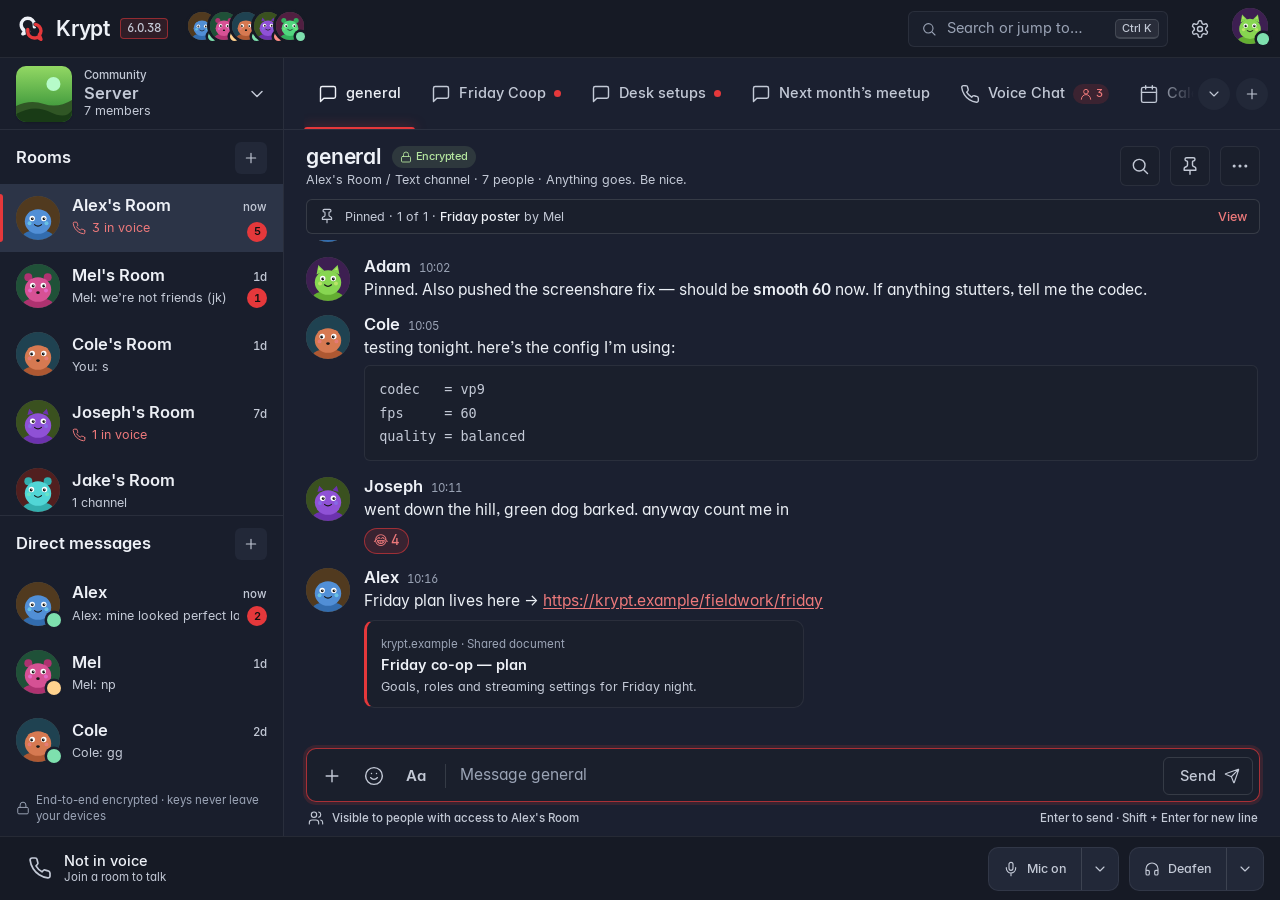
==== index.html @ d1f5673c "Add files via upload" ====
<!doctype html>
<html lang="en" data-theme="dark">
<head>
  <meta charset="utf-8">
  <meta name="viewport" content="width=device-width, initial-scale=1, viewport-fit=cover">
  <meta name="theme-color" content="#161a25">
  <meta name="color-scheme" content="dark light">
  <meta name="description" content="Krypt — private chat, voice and screen sharing between friends.">
  <title>Krypt</title>
  <link rel="icon" href="assets/favicon.svg" type="image/svg+xml">
  <link rel="preload" href="assets/fonts/Inter-Regular.ttf" as="font" type="font/ttf" crossorigin>
  <link rel="preload" href="assets/fonts/Inter-SemiBold.ttf" as="font" type="font/ttf" crossorigin>
  <link rel="stylesheet" href="css/krypt.css">
</head>
<body>
  <noscript><p style="padding:24px;font-family:system-ui">Krypt Web needs JavaScript to run.</p></noscript>
  <script type="module" src="js/app.js"></script>
</body>
</html>
---- css/krypt.css ----
/* Krypt Web — design system and shell.
   Tokens mirror the client: src/ui/theme.h, krypt_style.h, workspace_layout.h.
   Colours are written by js/theme.js from the same palette ramps. */

@font-face { font-family: Inter; font-weight: 400; font-style: normal; font-display: swap; src: url(../assets/fonts/Inter-Regular.ttf) format('truetype'); }
@font-face { font-family: Inter; font-weight: 500; font-style: normal; font-display: swap; src: url(../assets/fonts/Inter-Medium.ttf) format('truetype'); }
@font-face { font-family: Inter; font-weight: 600; font-style: normal; font-display: swap; src: url(../assets/fonts/Inter-SemiBold.ttf) format('truetype'); }
@font-face { font-family: Inter; font-weight: 400; font-style: italic; font-display: swap; src: url(../assets/fonts/Inter-Italic.ttf) format('truetype'); }

:root {
  /* palette (overwritten at runtime) */
  --well: #10131b; --bg: #1b2030; --chrome: #161a25; --surface: #222838; --sunken: #1a1f2c;
  --hover: #262d3e; --active: #2c3447;
  --text: #eef1f7; --text-2: #c3c9d6; --text-3: #9aa3b5; --text-4: #6b7386;
  --accent: #e5383b; --accent-hover: #e95a5c; --accent-press: #b22c2e; --accent-text: #ff6b6d; --on-accent: #fff;
  --presence: #7ee0ae; --success: #b5e69f; --warning: #ffd28e; --danger: #ff8f87; --danger-solid: #c23b37;
  --accent-rgb: 229 56 59; --text-rgb: 238 241 247; --well-rgb: 16 19 27;

  --line: rgb(var(--text-rgb) / .075);
  --line-2: rgb(var(--text-rgb) / .13);
  --line-strong: rgb(var(--text-rgb) / .22);
  --sidebar: color-mix(in srgb, var(--bg) 62%, var(--chrome));

  /* spacing (space::) */
  --s-xxs: 2px; --s-xs: 4px; --s-sm: 6px; --s-md: 8px; --s-lg: 12px; --s-xl: 16px; --s-xxl: 20px; --s-3: 24px; --s-4: 32px; --s-5: 40px;
  /* radius (radius::) */
  --r-xs: 4px; --r-sm: 6px; --r-md: 6px; --r-lg: 10px; --r-xl: 14px; --r-pill: 999px;
  /* type ramp — the client's seven sizes, tuned for CSS pixels */
  --fs-micro: 11.5px; --fs-caption: 12.5px; --fs-label: 14.5px; --fs-body: 15.5px; --fs-row: 16.5px; --fs-lead: 19px; --fs-title: 21px; --fs-display: 34px;
  /* shell bands */
  --title-h: 58px; --band-h: 72px; --voice-h: 64px; --side-w: clamp(272px, 22.2vw, 352px);
  /* motion — rate 22 ≈ 150 ms, 14 ≈ 250 ms */
  --t-hover: 150ms; --t-indicator: 220ms; --t-fade: 250ms; --t-appear: 140ms;
  --ease: cubic-bezier(.2, .8, .2, 1); --ease-spring: cubic-bezier(.34, 1.4, .64, 1);

  --shadow-raised: 0 1px 0 rgb(255 255 255 / .03) inset, 0 1px 2px rgb(0 0 0 / .18);
  --shadow-overlay: 0 12px 32px -8px rgb(0 0 0 / .5), 0 2px 6px rgb(0 0 0 / .25);
  --shadow-modal: 0 32px 80px -16px rgb(0 0 0 / .65), 0 4px 16px rgb(0 0 0 / .3);
  color-scheme: dark;
}
:root[data-theme="light"] {
  --line: rgb(var(--text-rgb) / .09); --line-2: rgb(var(--text-rgb) / .14); --line-strong: rgb(var(--text-rgb) / .26);
  --shadow-overlay: 0 12px 32px -8px rgb(20 30 50 / .25), 0 2px 6px rgb(20 30 50 / .1);
  --shadow-modal: 0 32px 80px -16px rgb(20 30 50 / .35), 0 4px 16px rgb(20 30 50 / .12);
  color-scheme: light;
}
:root[data-density="compact"] { --fs-body: 14.5px; }

*, *::before, *::after { box-sizing: border-box; }
html, body { height: 100%; }
body {
  margin: 0; background: var(--well); color: var(--text);
  font: 400 var(--fs-label)/1.4 Inter, system-ui, -apple-system, 'Segoe UI', sans-serif;
  font-feature-settings: 'cv11', 'ss01', 'ss03'; -webkit-font-smoothing: antialiased; text-rendering: optimizeLegibility;
  overflow: hidden;
}
button, input, textarea, select { font: inherit; color: inherit; }
button { cursor: pointer; background: none; border: 0; padding: 0; }
a { color: var(--accent-text); text-underline-offset: 2px; }
.i { width: 20px; height: 20px; fill: none; stroke: currentColor; stroke-width: 1.7; stroke-linecap: round; stroke-linejoin: round; flex: none; }
.i.sm { width: 16px; height: 16px; } .i.xs { width: 14px; height: 14px; } .i.lg { width: 24px; height: 24px; }
::selection { background: rgb(var(--accent-rgb) / .32); }
:focus-visible { outline: 2px solid var(--accent); outline-offset: 2px; border-radius: var(--r-sm); }
.sr-only { position: absolute; width: 1px; height: 1px; overflow: hidden; clip: rect(0 0 0 0); white-space: nowrap; }
.skip { position: fixed; left: 12px; top: -60px; z-index: 999; padding: 10px 14px; background: var(--accent); color: var(--on-accent); border-radius: var(--r-md); transition: top var(--t-hover); }
.skip:focus { top: 12px; }

/* scrollbars: quiet, firm under the pointer (apply_scrollbar_colors) */
* { scrollbar-width: thin; scrollbar-color: rgb(var(--text-rgb) / .22) transparent; }
*::-webkit-scrollbar { width: 10px; height: 10px; }
*::-webkit-scrollbar-thumb { background: rgb(var(--text-rgb) / .18); border-radius: 99px; border: 3px solid transparent; background-clip: padding-box; }
*::-webkit-scrollbar-thumb:hover { background-color: rgb(var(--text-rgb) / .4); }

/* ------------------------------------------------------------------ shell */
.app {
  display: grid; height: 100dvh; background: var(--bg);
  grid-template-columns: var(--side-w) minmax(0, 1fr);
  grid-template-rows: var(--title-h) var(--band-h) minmax(0, 1fr) var(--voice-h);
  grid-template-areas: "title title" "community tabs" "side main" "voice voice";
}
.titlebar { grid-area: title; }
.community { grid-area: community; }
.tabs { grid-area: tabs; }
.side { grid-area: side; }
.main { grid-area: main; }
.voicebar { grid-area: voice; }

/* Title bar */
.titlebar {
  display: flex; align-items: center; gap: var(--s-lg); padding: 0 var(--s-lg) 0 var(--s-xl);
  background: var(--chrome); border-bottom: 1px solid var(--line); position: relative; z-index: 5;
}
.brandline { display: flex; align-items: center; gap: 10px; }
.brandline b { font-size: 21px; font-weight: 600; letter-spacing: -.01em; }
.version { font-size: var(--fs-micro); font-weight: 500; padding: 1px 6px; border-radius: var(--r-xs); color: var(--text-2); background: rgb(var(--accent-rgb) / .12); border: 1px solid rgb(var(--accent-rgb) / .55); font-variant-numeric: tabular-nums; }
.online-stack { display: flex; align-items: center; margin-left: var(--s-md); }
.online-stack .avatar { margin-right: -6px; box-shadow: 0 0 0 3px var(--chrome); transition: transform var(--t-hover) var(--ease); }
.online-stack .avatar:hover { transform: translateY(-2px); z-index: 1; }
.online-stack .more { margin-left: 12px; font-size: var(--fs-caption); color: var(--text-3); }
.titlebar .spacer { flex: 1; }
.search-trigger {
  display: flex; align-items: center; gap: 10px; height: 36px; min-width: 260px; padding: 0 8px 0 12px;
  border-radius: var(--r-md); background: var(--sunken); border: 1px solid var(--line); color: var(--text-3);
  transition: background var(--t-hover), border-color var(--t-hover), color var(--t-hover);
}
.search-trigger:hover { background: var(--hover); color: var(--text-2); border-color: var(--line-2); }
.search-trigger span { flex: 1; text-align: left; }
kbd, .kbd { font: 500 11px/1 Inter, sans-serif; padding: 3px 6px; border-radius: 5px; background: rgb(var(--text-rgb) / .07); border: 1px solid var(--line-2); border-bottom-width: 2px; color: var(--text-2); white-space: nowrap; }
.me-button { position: relative; border-radius: 50%; }

/* Buttons */
.ibtn {
  width: 40px; height: 40px; display: inline-grid; place-items: center; border-radius: var(--r-md); color: var(--text-2);
  transition: background var(--t-hover), color var(--t-hover), transform 80ms;
}
.ibtn:hover { background: var(--hover); color: var(--text); }
.ibtn:active { transform: scale(.94); background: var(--active); }
.ibtn.boxed { background: var(--sunken); border: 1px solid var(--line); }
.ibtn.boxed:hover { background: var(--hover); border-color: var(--line-2); }
.ibtn.sm { width: 32px; height: 32px; }
.ibtn.on { color: var(--accent-text); background: rgb(var(--accent-rgb) / .12); }
.btn {
  height: 40px; padding: 0 var(--s-xl); display: inline-flex; align-items: center; gap: var(--s-md); border-radius: var(--r-md);
  font-weight: 500; font-size: var(--fs-label); white-space: nowrap; border: 1px solid var(--line-2); background: var(--surface); color: var(--text);
  transition: background var(--t-hover), border-color var(--t-hover), transform 80ms, box-shadow var(--t-hover);
}
.btn:hover { background: var(--hover); border-color: var(--line-strong); }
.btn:active { transform: translateY(1px); }
.btn.primary { background: var(--accent); border-color: transparent; color: var(--on-accent); }
.btn.primary:hover { background: var(--accent-hover); box-shadow: 0 6px 20px -6px rgb(var(--accent-rgb) / .6); }
.btn.primary:active { background: var(--accent-press); }
.btn.danger { background: rgb(var(--accent-rgb) / 0); border-color: color-mix(in srgb, var(--danger) 55%, transparent); color: var(--danger); }
.btn.danger:hover { background: color-mix(in srgb, var(--danger-solid) 25%, transparent); }
.btn.ghost { background: transparent; border-color: transparent; color: var(--text-2); }
.btn.ghost:hover { background: var(--hover); color: var(--text); }
.btn.sm { height: 32px; padding: 0 12px; font-size: var(--fs-caption); }
.btn.lg { height: 48px; padding: 0 22px; font-size: 15.5px; border-radius: var(--r-lg); }

/* Avatars: procedural critters, initials fallback */
.avatar { position: relative; flex: none; width: 36px; height: 36px; border-radius: 50%; display: inline-grid; place-items: center; font-weight: 600; font-size: 13px; color: #fff; background: var(--hue-bg, #555); user-select: none; }
.avatar svg.art { width: 100%; height: 100%; border-radius: 50%; display: block; }
.avatar.xs { width: 22px; height: 22px; font-size: 10px; } .avatar.sm { width: 28px; height: 28px; }
.avatar.md { width: 44px; height: 44px; } .avatar.lg { width: 72px; height: 72px; } .avatar.xl { width: 96px; height: 96px; }
.avatar .dot { position: absolute; right: -1px; bottom: -1px; width: 32%; height: 32%; min-width: 9px; min-height: 9px; border-radius: 50%; background: var(--presence); box-shadow: 0 0 0 2.5px var(--dot-ring, var(--chrome)); }
.avatar .dot.idle { background: var(--warning); } .avatar .dot.dnd { background: var(--danger); } .avatar .dot.offline { background: var(--text-4); }
.avatar.speaking { box-shadow: 0 0 0 2px var(--bg), 0 0 0 4px var(--accent); }

/* Community card */
.community {
  display: flex; align-items: center; gap: var(--s-lg); padding: 0 var(--s-xl); background: var(--sidebar);
  border-right: 1px solid var(--line); border-bottom: 1px solid var(--line); text-align: left; width: 100%;
  transition: background var(--t-hover);
}
.community:hover { background: color-mix(in srgb, var(--sidebar) 70%, var(--hover)); }
.community .ctile { display: block; width: 56px; height: 56px; border-radius: var(--r-lg); overflow: hidden; flex: none; box-shadow: var(--shadow-raised); }
.community .ctile svg { display: block; }
.community .meta { flex: 1; min-width: 0; line-height: 1.25; }
.community small { display: block; font-size: var(--fs-micro); font-weight: 500; color: var(--text-2); }
.community strong { display: block; font-size: var(--fs-row); font-weight: 600; white-space: nowrap; overflow: hidden; text-overflow: ellipsis; }
.community span { font-size: var(--fs-caption); color: var(--text-2); }
.community .i { color: var(--text-2); transition: transform var(--t-fade) var(--ease); }
.community[aria-expanded="true"] .i { transform: rotate(180deg); }

/* Side lists */
.side { background: var(--sidebar); border-right: 1px solid var(--line); display: flex; flex-direction: column; min-height: 0; }
.section { display: flex; flex-direction: column; min-height: 0; }
.section.rooms { flex: 1; }
.section + .section { border-top: 1px solid var(--line); }
.section-head { display: flex; align-items: center; justify-content: space-between; padding: 12px 16px 8px; }
.section-head h2 { margin: 0; font-size: var(--fs-row); font-weight: 600; }
.section-head .ibtn { background: var(--surface); width: 32px; height: 32px; }
.list { overflow-y: auto; padding: 2px 0 8px; }
.row {
  position: relative; display: flex; align-items: center; gap: var(--s-lg); width: 100%; min-height: 68px; padding: 10px 16px; text-align: left;
  transition: background var(--t-hover);
}
.row:hover { background: var(--hover); }
.row[aria-current="true"] { background: var(--active); }
.row::before { content: ''; position: absolute; left: 0; top: 10px; bottom: 10px; width: 3px; border-radius: 0 3px 3px 0; background: var(--accent); transform: scaleY(0); transition: transform var(--t-indicator) var(--ease-spring); }
.row[aria-current="true"]::before { transform: scaleY(1); }
.row .body { flex: 1; min-width: 0; }
.row .top { display: flex; align-items: baseline; gap: 8px; }
.row .name { flex: 1; font-size: var(--fs-row); font-weight: 600; white-space: nowrap; overflow: hidden; text-overflow: ellipsis; }
.row .time { font-size: var(--fs-micro); color: var(--text-2); font-weight: 500; font-variant-numeric: tabular-nums; }
.row .sub { display: flex; align-items: center; gap: 6px; margin-top: 2px; font-size: var(--fs-caption); color: var(--text-2); white-space: nowrap; overflow: hidden; text-overflow: ellipsis; }
.row .sub .i { width: 14px; height: 14px; color: var(--accent-text); }
.row .sub.live { color: var(--accent-text); }
.row .badge { margin-left: auto; }
.badge { min-width: 20px; height: 20px; padding: 0 6px; border-radius: var(--r-pill); display: inline-grid; place-items: center; font-size: 11px; font-weight: 600; background: var(--accent); color: var(--on-accent); font-variant-numeric: tabular-nums; }
.row .unread-dot { width: 8px; height: 8px; border-radius: 50%; background: var(--accent); }
.row.unread .name { color: var(--text); }
.row:not(.unread) .name { color: color-mix(in srgb, var(--text) 92%, var(--text-2)); }
.side .footer-note { padding: 10px 16px 12px; font-size: var(--fs-micro); color: var(--text-3); display: flex; align-items: center; gap: 6px; }

/* Channel tabs */
.tabs { display: flex; align-items: stretch; gap: 4px; padding: 0 12px 0 20px; background: var(--bg); border-bottom: 1px solid var(--line); min-width: 0; position: relative; }
.tabstrip { position: relative; display: flex; align-items: stretch; gap: 2px; overflow-x: auto; scrollbar-width: none; flex: 1; min-width: 0; mask-image: linear-gradient(90deg, #000 calc(100% - 40px), transparent); }
.tabstrip::-webkit-scrollbar { display: none; }
.tab {
  position: relative; display: flex; align-items: center; gap: 8px; padding: 0 14px; white-space: nowrap; color: var(--text-2);
  font-size: var(--fs-label); font-weight: 500; transition: color var(--t-hover), background var(--t-hover);
}
.tab::after { content: ''; position: absolute; inset: 12px 2px; border-radius: var(--r-md); background: var(--hover); opacity: 0; z-index: -1; transition: opacity var(--t-hover); }
.tab:hover { color: var(--text); } .tab:hover::after { opacity: .7; }
.tab[aria-selected="true"] { color: var(--text); }
.tab .count { display: inline-flex; align-items: center; gap: 3px; height: 20px; padding: 0 6px; border-radius: var(--r-pill); font-size: 11px; background: rgb(var(--accent-rgb) / .16); color: var(--accent-text); }
.tab .tab-dot { width: 7px; height: 7px; border-radius: 50%; background: var(--accent); }
.tab-indicator { position: absolute; bottom: -1px; height: 3px; border-radius: 3px 3px 0 0; background: var(--accent); transition: left var(--t-indicator) var(--ease), width var(--t-indicator) var(--ease); box-shadow: 0 0 12px rgb(var(--accent-rgb) / .6); pointer-events: none; }
.tabs .tools { display: flex; align-items: center; gap: 6px; flex: none; }
.tabs .tools .ibtn { width: 32px; height: 32px; border-radius: 50%; background: var(--surface); }

/* Main area */
.main { position: relative; display: flex; flex-direction: column; min-width: 0; min-height: 0; background: var(--bg); }
.view { position: relative; display: flex; flex-direction: column; flex: 1; min-height: 0; animation: view-in var(--t-fade) var(--ease); }
@keyframes view-in { from { opacity: 0; transform: translateY(4px); } }
.chead { display: flex; align-items: center; gap: 12px; padding: 14px 20px 10px 22px; }
.chead .titles { flex: 1; min-width: 0; }
.chead h1 { margin: 0; font-size: var(--fs-title); font-weight: 600; letter-spacing: -.01em; line-height: 1.2; display: flex; align-items: center; gap: 10px; }
.chead p { margin: 2px 0 0; font-size: var(--fs-caption); color: var(--text-2); white-space: nowrap; overflow: hidden; text-overflow: ellipsis; }
.chead .actions { display: flex; gap: 10px; }
.e2e { display: inline-flex; align-items: center; gap: 4px; height: 22px; padding: 0 8px; border-radius: var(--r-pill); font-size: 11px; font-weight: 500; color: var(--success); background: color-mix(in srgb, var(--success) 12%, transparent); }
.e2e .i { width: 12px; height: 12px; }

.pinbar { margin: 0 20px 6px 22px; display: flex; align-items: center; gap: 10px; padding: 8px 12px; border-radius: var(--r-md); background: var(--sunken); border: 1px solid var(--line-2); font-size: var(--fs-caption); color: var(--text-2); }
.pinbar b { color: var(--text); font-weight: 500; }
.pinbar button { margin-left: auto; color: var(--accent-text); font-weight: 500; }

/* Feed */
.feed { position: relative; flex: 1; overflow-y: auto; overflow-anchor: none; padding: 8px 0 12px; scroll-behavior: smooth; }
.feed-inner { display: flex; flex-direction: column; justify-content: flex-end; min-height: 100%; }
.divider { display: flex; align-items: center; gap: 12px; margin: 16px 22px 8px; font-size: var(--fs-micro); font-weight: 600; color: var(--text-2); }
.divider::before, .divider::after { content: ''; flex: 1; height: 1px; background: var(--line-2); }
.divider.new { color: var(--accent-text); }
.divider.new::before, .divider.new::after { background: rgb(var(--accent-rgb) / .55); }
.sysrow { display: flex; align-items: center; gap: 8px; padding: 5px 22px 5px 76px; font-size: var(--fs-caption); color: var(--text-2); }
.sysrow .i { width: 15px; height: 15px; color: var(--text-3); }
.sysrow time { color: var(--text-3); font-size: var(--fs-micro); margin-left: 4px; }
.sysrow.warning, .sysrow.warning .i { color: var(--warning); }
.sysrow .grouped { color: var(--text-3); }
.sysrow button.expand { color: var(--accent-text); font-size: var(--fs-micro); font-weight: 500; }

.msg { position: relative; display: grid; grid-template-columns: 44px minmax(0, 1fr); column-gap: 14px; padding: 6px 22px; transition: background var(--t-hover); }
.msg.cont { padding-top: 1px; padding-bottom: 1px; }
.msg.cont .avatar { visibility: hidden; height: 0; }
.msg:hover, .msg.menu-open { background: rgb(var(--text-rgb) / .03); }
.msg.flash { animation: flash 1.4s var(--ease); }
@keyframes flash { 0%, 30% { background: rgb(var(--accent-rgb) / .16); } }
.msg.mention { background: rgb(var(--accent-rgb) / .07); box-shadow: inset 3px 0 0 var(--accent); }
.msg .avatar { grid-row: span 3; margin-top: 2px; cursor: pointer; }
.msg header { display: flex; align-items: baseline; gap: 8px; }
.msg header b { font-size: var(--fs-row); font-weight: 600; cursor: pointer; }
.msg header b:hover { text-decoration: underline; text-underline-offset: 3px; }
.msg header time { font-size: var(--fs-micro); color: var(--text-3); font-variant-numeric: tabular-nums; }
.msg .hovertime { position: absolute; left: 22px; width: 44px; top: 5px; text-align: center; font-size: 10.5px; color: var(--text-3); opacity: 0; }
.msg.cont:hover .hovertime { opacity: 1; }
.msg .text { font-size: var(--fs-body); line-height: 1.5; color: color-mix(in srgb, var(--text) 94%, var(--text-2)); overflow-wrap: anywhere; white-space: pre-wrap; }
.msg .text .edited { font-size: var(--fs-micro); color: var(--text-3); }
.msg .text code { font: 13.5px/1.4 'Cascadia Code', Consolas, ui-monospace, monospace; padding: 1px 5px; border-radius: var(--r-xs); background: var(--sunken); border: 1px solid var(--line); }
.msg .text pre { margin: 6px 0 2px; padding: 12px 14px; border-radius: var(--r-md); background: var(--sunken); border: 1px solid var(--line); overflow-x: auto; white-space: pre; }
.msg .text pre code { padding: 0; border: 0; background: none; color: var(--text-2); }
.msg .text .mention-chip { padding: 0 3px; border-radius: var(--r-xs); background: rgb(var(--accent-rgb) / .18); color: var(--accent-text); font-weight: 500; }
.msg .text mark { background: color-mix(in srgb, var(--warning) 40%, transparent); color: inherit; border-radius: 2px; }
.msg .reply-ref { grid-column: 2; display: flex; align-items: center; gap: 6px; font-size: var(--fs-caption); color: var(--text-3); margin-bottom: 2px; cursor: pointer; min-width: 0; }
.msg .reply-ref::before { content: ''; width: 22px; height: 10px; margin-left: -30px; border-left: 2px solid var(--line-strong); border-top: 2px solid var(--line-strong); border-top-left-radius: 6px; margin-top: 8px; flex: none; }
.msg .reply-ref b { color: var(--text-2); font-weight: 600; }
.msg .reply-ref span { white-space: nowrap; overflow: hidden; text-overflow: ellipsis; }
.msg .reply-ref:hover span { color: var(--text); }
.msg.has-reply .avatar { grid-row: 2 / span 3; }

.reactions { display: flex; flex-wrap: wrap; gap: 6px; margin-top: 6px; }
.reaction { display: inline-flex; align-items: center; gap: 5px; height: 26px; padding: 0 8px; border-radius: var(--r-pill); background: var(--sunken); border: 1px solid var(--line); font-size: 13px; font-weight: 500; color: var(--text-2); transition: background var(--t-hover), border-color var(--t-hover), transform 120ms var(--ease-spring); }
.reaction:hover { border-color: var(--line-strong); }
.reaction.mine { background: rgb(var(--accent-rgb) / .14); border-color: rgb(var(--accent-rgb) / .6); color: var(--accent-text); }
.reaction.pop { animation: pop 320ms var(--ease-spring); }
@keyframes pop { 40% { transform: scale(1.18); } }
.reaction.add { opacity: 0; width: 30px; justify-content: center; padding: 0; }
.msg:hover .reaction.add { opacity: 1; }

.attach-img { margin-top: 8px; display: block; width: min(420px, 100%); aspect-ratio: 4/3; border-radius: var(--r-lg); overflow: hidden; border: 1px solid var(--line); cursor: zoom-in; position: relative; }
.attach-img svg, .attach-img img { width: 100%; height: 100%; display: block; object-fit: cover; transition: transform 400ms var(--ease); }
.attach-img:hover svg, .attach-img:hover img { transform: scale(1.02); }
.attach-img figcaption { position: absolute; left: 8px; bottom: 8px; padding: 3px 8px; border-radius: var(--r-pill); background: rgb(0 0 0 / .55); color: #fff; font-size: 11px; backdrop-filter: blur(6px); opacity: 0; transition: opacity var(--t-hover); }
.attach-img:hover figcaption { opacity: 1; }
.attach-file { margin-top: 8px; display: flex; align-items: center; gap: 12px; width: min(380px, 100%); padding: 10px 12px; border-radius: var(--r-lg); background: var(--sunken); border: 1px solid var(--line); }
.attach-file .i { color: var(--accent-text); }
.attach-file div { flex: 1; min-width: 0; } .attach-file b { display: block; font-weight: 500; overflow: hidden; text-overflow: ellipsis; white-space: nowrap; } .attach-file small { color: var(--text-3); }
.linkcard { margin-top: 8px; width: min(440px, 100%); padding: 12px 14px; border-radius: var(--r-lg); background: var(--sunken); border: 1px solid var(--line); border-left: 3px solid var(--accent); }
.linkcard small { color: var(--text-3); font-size: var(--fs-micro); } .linkcard b { display: block; margin: 2px 0; } .linkcard p { margin: 0; color: var(--text-2); font-size: var(--fs-caption); }

.msg-tools { position: absolute; right: 22px; top: -14px; display: flex; gap: 2px; padding: 3px; border-radius: var(--r-lg); background: var(--surface); border: 1px solid var(--line-2); box-shadow: var(--shadow-overlay); opacity: 0; transform: translateY(4px); pointer-events: none; transition: opacity var(--t-appear), transform var(--t-appear) var(--ease); z-index: 2; }
.msg:hover .msg-tools, .msg.menu-open .msg-tools, .msg:focus-within .msg-tools { opacity: 1; transform: none; pointer-events: auto; }
.msg-tools button { width: 32px; height: 32px; display: grid; place-items: center; border-radius: var(--r-sm); color: var(--text-2); font-size: 16px; }
.msg-tools button:hover { background: var(--hover); color: var(--text); }
.msg-tools .quick { font-size: 17px; filter: saturate(1.1); }

.jump { position: absolute; left: 50%; bottom: 14px; transform: translate(-50%, 20px); opacity: 0; pointer-events: none; display: flex; align-items: center; gap: 8px; height: 34px; padding: 0 14px; border-radius: var(--r-pill); background: var(--accent); color: var(--on-accent); font-weight: 600; font-size: var(--fs-caption); box-shadow: var(--shadow-overlay); transition: opacity var(--t-appear), transform var(--t-fade) var(--ease-spring); z-index: 3; }
.jump.show { opacity: 1; transform: translate(-50%, 0); pointer-events: auto; }

.typing { height: 22px; padding: 0 22px 0 24px; display: flex; align-items: center; gap: 8px; font-size: var(--fs-micro); color: var(--text-2); }
.typing .dots { display: inline-flex; gap: 3px; }
.typing .dots i { width: 5px; height: 5px; border-radius: 50%; background: var(--text-2); animation: bounce 1.2s infinite; }
.typing .dots i:nth-child(2) { animation-delay: .15s; } .typing .dots i:nth-child(3) { animation-delay: .3s; }
@keyframes bounce { 0%, 60%, 100% { transform: none; opacity: .5; } 30% { transform: translateY(-3px); opacity: 1; } }

.empty { flex: 1; display: grid; place-items: center; text-align: center; padding: 40px; color: var(--text-2); }
.empty .glyph { width: 72px; height: 72px; margin: 0 auto 16px; border-radius: 20px; display: grid; place-items: center; background: rgb(var(--accent-rgb) / .12); color: var(--accent-text); }
.empty .glyph .i { width: 32px; height: 32px; }
.empty h3 { margin: 0 0 6px; color: var(--text); font-size: var(--fs-lead); font-weight: 600; }
.empty p { margin: 0; max-width: 380px; }

/* Composer */
.composer-wrap { padding: 0 20px 0 22px; position: relative; }
.replying { display: flex; align-items: center; gap: 8px; padding: 8px 12px; margin-bottom: -1px; border: 1px solid var(--line-2); border-bottom: 0; border-radius: var(--r-lg) var(--r-lg) 0 0; background: var(--sunken); font-size: var(--fs-caption); color: var(--text-2); animation: view-in var(--t-appear) var(--ease); }
.replying b { color: var(--text); }
.replying button { margin-left: auto; }
.replying + .composer { border-top-left-radius: 0; border-top-right-radius: 0; }
.pending { display: flex; gap: 8px; padding: 10px 12px 0; flex-wrap: wrap; }
.chip-file { display: flex; align-items: center; gap: 8px; height: 36px; padding: 0 6px 0 10px; border-radius: var(--r-md); background: var(--surface); border: 1px solid var(--line-2); font-size: var(--fs-caption); animation: view-in var(--t-appear) var(--ease); }
.chip-file img { width: 24px; height: 24px; object-fit: cover; border-radius: 4px; }
.composer { display: flex; flex-direction: column; border-radius: var(--r-lg); background: var(--sunken); border: 1px solid var(--line-2); box-shadow: var(--shadow-raised); transition: border-color var(--t-hover), box-shadow var(--t-hover); }
.composer:focus-within { border-color: rgb(var(--accent-rgb) / .7); box-shadow: 0 0 0 3px rgb(var(--accent-rgb) / .14); }
.composer .bar { display: flex; align-items: flex-end; gap: 4px; padding: 6px; min-height: 52px; }
.composer .ibtn { width: 38px; height: 38px; }
.composer .sep { width: 1px; height: 24px; margin: 0 6px 7px; background: var(--line-2); }
.composer textarea { flex: 1; min-height: 38px; max-height: 40vh; padding: 9px 4px; border: 0; outline: 0; resize: none; overflow-y: hidden; background: transparent; font-size: var(--fs-body); line-height: 1.35; }
.composer textarea::placeholder { color: var(--text-3); }
.send { height: 38px; padding: 0 12px 0 16px; display: inline-flex; align-items: center; gap: 8px; border-radius: var(--r-md); border: 1px solid var(--line-2); color: var(--text-2); font-weight: 500; transition: all var(--t-hover); }
.send.ready { background: var(--accent); border-color: transparent; color: var(--on-accent); }
.send.ready:hover { background: var(--accent-hover); }
.send.ready .i { animation: nudge .5s var(--ease-spring); }
@keyframes nudge { 50% { transform: translate(2px, -2px); } }
.formatbar { display: flex; gap: 2px; padding: 6px 6px 0; border-bottom: 1px solid var(--line); animation: view-in var(--t-appear) var(--ease); }
.formatbar .ibtn { width: 32px; height: 32px; }
.composer-foot { display: flex; align-items: center; justify-content: space-between; gap: 12px; padding: 8px 2px 10px; font-size: var(--fs-micro); color: var(--text-2); font-weight: 500; }
.composer-foot span { display: flex; align-items: center; gap: 8px; min-width: 0; white-space: nowrap; overflow: hidden; text-overflow: ellipsis; }
.dropzone { position: absolute; inset: 8px; z-index: 20; border-radius: var(--r-xl); border: 2px dashed var(--accent); background: rgb(var(--well-rgb) / .8); backdrop-filter: blur(6px); display: none; place-items: center; text-align: center; color: var(--text); }
.dropzone.show { display: grid; animation: view-in var(--t-appear) var(--ease); }
.dropzone .i { width: 40px; height: 40px; color: var(--accent-text); margin-bottom: 8px; }

/* Autocomplete / popovers / menus */
.popover { position: fixed; z-index: 60; min-width: 220px; padding: 6px; border-radius: var(--r-lg); background: var(--surface); border: 1px solid var(--line-2); box-shadow: var(--shadow-overlay); animation: appear var(--t-appear) var(--ease); transform-origin: var(--origin, top left); }
@keyframes appear { from { opacity: 0; transform: translateY(6px) scale(.98); } }
.menu-item { display: flex; align-items: center; gap: 10px; width: 100%; min-height: 36px; padding: 0 10px; border-radius: var(--r-md); text-align: left; color: var(--text); font-size: var(--fs-label); }
.menu-item:hover, .menu-item.active { background: var(--hover); }
.menu-item .i { color: var(--text-2); }
.menu-item .hint { margin-left: auto; color: var(--text-3); font-size: var(--fs-micro); }
.menu-item.danger { color: var(--danger); } .menu-item.danger .i { color: var(--danger); }
.menu-item.checked::after { content: ''; margin-left: auto; width: 16px; height: 16px; background: var(--accent-text); mask: url("data:image/svg+xml,%3Csvg xmlns='http://www.w3.org/2000/svg' viewBox='0 0 24 24' fill='none' stroke='%23000' stroke-width='2.4' stroke-linecap='round' stroke-linejoin='round'%3E%3Cpath d='M20 6 9 17l-5-5'/%3E%3C/svg%3E") center/contain no-repeat; }
.menu-sep { height: 1px; margin: 6px 4px; background: var(--line-2); }
.menu-label { padding: 8px 10px 4px; font-size: var(--fs-micro); font-weight: 600; color: var(--text-3); text-transform: uppercase; letter-spacing: .06em; }
.emoji-grid { display: grid; grid-template-columns: repeat(8, 36px); gap: 2px; padding: 4px; }
.emoji-grid button { width: 36px; height: 36px; border-radius: var(--r-md); font-size: 20px; transition: transform 120ms var(--ease-spring), background var(--t-hover); }
.emoji-grid button:hover { background: var(--hover); transform: scale(1.18); }
.profile-card { width: 300px; padding: 0; overflow: hidden; }
.profile-card .banner { height: 72px; background: linear-gradient(135deg, hsl(var(--h) 60% 45%), hsl(calc(var(--h) + 40) 60% 30%)); }
.profile-card .pc-body { padding: 0 16px 16px; margin-top: -36px; }
.profile-card .avatar { box-shadow: 0 0 0 5px var(--surface); --dot-ring: var(--surface); }
.profile-card h3 { margin: 10px 0 0; font-size: var(--fs-lead); }
.profile-card .handle { color: var(--text-3); font-size: var(--fs-caption); }
.profile-card p { margin: 10px 0 14px; color: var(--text-2); font-size: var(--fs-caption); }
.profile-card .row-actions { display: flex; gap: 8px; }
.profile-card .row-actions .btn { flex: 1; justify-content: center; }

/* Voice bar */
.voicebar { display: flex; align-items: center; gap: 16px; padding: 0 16px 0 20px; background: var(--chrome); border-top: 1px solid var(--line); position: relative; z-index: 4; }
.vstatus { display: flex; align-items: center; gap: 12px; min-width: 0; padding: 6px 12px 6px 8px; border-radius: var(--r-lg); text-align: left; transition: background var(--t-hover); }
.vstatus:hover { background: var(--hover); }
.vstatus .i { color: var(--text-2); }
.vstatus.live .i { color: var(--presence); }
.vstatus b { display: block; font-weight: 500; font-size: var(--fs-label); line-height: 1.2; }
.vstatus > span:last-child { min-width: 0; } .vstatus small { white-space: nowrap; overflow: hidden; text-overflow: ellipsis; max-width: 240px; }
.vstatus.live b { color: var(--presence); }
.vstatus small { display: block; font-size: var(--fs-micro); color: var(--text-2); }
.vbars { display: inline-flex; align-items: flex-end; gap: 2px; height: 18px; }
.vbars i { width: 3px; border-radius: 2px; background: var(--presence); }
.vbars i:nth-child(1) { height: 25%; } .vbars i:nth-child(2) { height: 45%; } .vbars i:nth-child(3) { height: 65%; } .vbars i:nth-child(4) { height: 85%; } .vbars i:nth-child(5) { height: 100%; }
.vpeople { display: flex; align-items: center; gap: 6px; padding-left: 16px; border-left: 1px solid var(--line-2); }
.speaking-note { display: flex; align-items: center; gap: 8px; font-size: var(--fs-caption); color: var(--text-2); min-width: 0; white-space: nowrap; }
.eq { display: inline-flex; align-items: center; gap: 2px; height: 14px; }
.eq i { width: 3px; height: 100%; border-radius: 2px; background: var(--accent-text); transform-origin: center; animation: eq 900ms ease-in-out infinite; }
.eq i:nth-child(2) { animation-delay: -.3s; } .eq i:nth-child(3) { animation-delay: -.6s; } .eq i:nth-child(4) { animation-delay: -.15s; }
@keyframes eq { 0%, 100% { transform: scaleY(.3); } 50% { transform: scaleY(1); } }
.voicebar .spacer { flex: 1; }
.vctl { display: flex; align-items: center; gap: 10px; }
.pill { height: 44px; display: inline-flex; align-items: center; border-radius: var(--r-lg); background: var(--surface); border: 1px solid var(--line); color: var(--text-2); font-size: var(--fs-caption); font-weight: 500; transition: background var(--t-hover), color var(--t-hover), border-color var(--t-hover); overflow: hidden; }
.pill > button { height: 100%; display: inline-flex; align-items: center; gap: 8px; padding: 0 14px; white-space: nowrap; }
.pill > button:hover { background: var(--hover); color: var(--text); }
.pill > button + button { padding: 0 10px; border-left: 1px solid var(--line-2); }
.pill.muted { background: color-mix(in srgb, var(--danger-solid) 20%, var(--surface)); color: var(--danger); border-color: color-mix(in srgb, var(--danger) 30%, transparent); }
.pill.on { background: rgb(var(--accent-rgb) / .16); color: var(--accent-text); border-color: rgb(var(--accent-rgb) / .45); }
.pill.leave { background: color-mix(in srgb, var(--danger-solid) 22%, var(--surface)); color: var(--danger); border-color: color-mix(in srgb, var(--danger) 45%, transparent); }
.pill.leave > button:hover { background: var(--danger-solid); color: #fff; }
.ping { display: inline-flex; align-items: center; gap: 8px; white-space: nowrap; height: 44px; padding: 0 12px; border-radius: var(--r-lg); background: var(--surface); border: 1px solid var(--line); font-size: var(--fs-caption); color: var(--text-2); font-variant-numeric: tabular-nums; }
.ping svg.spark { width: 44px; height: 18px; }
.ping svg.spark path { fill: none; stroke: var(--presence); stroke-width: 1.5; }
.mic-meter { width: 3px; height: 16px; border-radius: 2px; background: var(--line-2); position: relative; overflow: hidden; }
.mic-meter i { position: absolute; left: 0; right: 0; bottom: 0; background: var(--presence); height: 0; transition: height 80ms; }

/* Voice stage */
.stage { position: relative; flex: 1; min-height: 0; display: flex; flex-direction: column; overflow: hidden; }
.stage canvas.aurora { position: absolute; inset: 0; width: 100%; height: 100%; z-index: 0; }
.stage .grid { position: relative; z-index: 1; flex: 1; min-height: 0; display: grid; gap: 14px; padding: 18px 22px; grid-template-columns: repeat(var(--cols, 2), minmax(0, 1fr)); grid-auto-rows: minmax(150px, 1fr); overflow: auto; }
.tile { position: relative; min-height: 0; border-radius: var(--r-lg); background: rgb(var(--well-rgb) / .35); border: 1px solid var(--line-2); backdrop-filter: blur(14px) saturate(1.2); display: grid; place-items: center; overflow: hidden; transition: border-color var(--t-hover), box-shadow var(--t-fade), transform var(--t-fade) var(--ease); }
.tile .who { display: grid; justify-items: center; gap: 10px; }
.tile .who b { font-size: var(--fs-row); font-weight: 600; display: flex; gap: 8px; align-items: center; }
.tile .you { font-size: 11px; font-weight: 500; padding: 1px 8px; border-radius: var(--r-pill); background: rgb(var(--accent-rgb) / .16); color: var(--accent-text); }
.tile .state { display: inline-flex; align-items: center; gap: 6px; height: 24px; padding: 0 10px; border-radius: var(--r-pill); font-size: var(--fs-micro); color: var(--text-2); background: rgb(var(--text-rgb) / .06); border: 1px solid var(--line-2); }
.tile.speaking { border-color: var(--accent); box-shadow: 0 0 0 1px var(--accent), 0 0 36px -6px rgb(var(--accent-rgb) / .55); }
.tile.speaking .state { color: var(--accent-text); border-color: rgb(var(--accent-rgb) / .5); }
.tile .ring { position: absolute; width: 96px; height: 96px; border-radius: 50%; border: 2px solid var(--accent); opacity: 0; top: 50%; left: 50%; translate: -50% -72%; pointer-events: none; }
.tile.speaking .ring { animation: ring 1.6s ease-out infinite; }
@keyframes ring { from { opacity: .7; scale: .8; } to { opacity: 0; scale: 1.6; } }
.tile .avatar.lg { transition: transform 90ms linear; }
.tile.share { grid-column: span var(--share-span, 2); grid-row: span 2; place-items: stretch; background: #000; cursor: zoom-in; }
.tile.share img { width: 100%; height: 100%; object-fit: contain; display: block; }
.tile.share .label { position: absolute; left: 10px; bottom: 10px; display: flex; align-items: center; gap: 8px; height: 28px; padding: 0 10px; border-radius: var(--r-pill); background: rgb(0 0 0 / .6); color: #fff; font-size: var(--fs-micro); backdrop-filter: blur(8px); }
.live-dot { width: 8px; height: 8px; border-radius: 50%; background: #ff4d4f; box-shadow: 0 0 0 0 rgb(255 77 79 / .7); animation: live 1.6s infinite; }
@keyframes live { 70% { box-shadow: 0 0 0 7px rgb(255 77 79 / 0); } 100% { box-shadow: 0 0 0 0 rgb(255 77 79 / 0); } }
.hud { position: absolute; right: 10px; top: 10px; padding: 8px 10px; border-radius: var(--r-md); background: rgb(0 0 0 / .62); color: #e8eef5; font: 500 11px/1.55 'Cascadia Code', Consolas, monospace; backdrop-filter: blur(8px); min-width: 170px; pointer-events: none; }
.hud div { display: flex; justify-content: space-between; gap: 14px; }
.hud span { color: #9fb0c3; }
.hud .good { color: #7ee0ae; }
.hud svg { display: block; width: 100%; height: 26px; margin-top: 4px; }
.hud svg path { fill: none; stroke: #7ee0ae; stroke-width: 1.4; }
.stage-tools { display: flex; gap: 2px; padding: 3px; border-radius: var(--r-lg); background: var(--sunken); border: 1px solid var(--line); }
.stage-tools .ibtn { width: 34px; height: 34px; }
.join-card { position: relative; z-index: 1; margin: auto; width: min(520px, calc(100% - 40px)); padding: 28px; border-radius: var(--r-xl); text-align: center; background: rgb(var(--well-rgb) / .5); backdrop-filter: blur(18px); border: 1px solid var(--line-2); box-shadow: var(--shadow-overlay); }
.join-card h2 { margin: 12px 0 4px; font-size: 24px; }
.join-card p { margin: 0 0 18px; color: var(--text-2); }
.join-card .who-here { display: flex; justify-content: center; margin: 14px 0 20px; }
.join-card .who-here .avatar { margin: 0 -5px; box-shadow: 0 0 0 3px var(--bg); }
.join-card .preflight { display: flex; justify-content: center; gap: 8px; margin-bottom: 18px; flex-wrap: wrap; }
.dock { position: relative; z-index: 2; display: flex; flex-direction: column; border-top: 1px solid var(--line); background: var(--bg); height: 34%; min-height: 170px; }
.dock .dhead { display: flex; align-items: center; gap: 10px; padding: 8px 12px 8px 20px; border-bottom: 1px solid var(--line); }
.dock .dhead b { flex: 1; display: flex; align-items: center; gap: 8px; font-size: var(--fs-label); }
.dock .feed { padding-top: 4px; }
.dock .composer-wrap { padding-bottom: 12px; }
.stage.focus .grid { grid-template-columns: minmax(0, 1fr) 220px; grid-auto-rows: minmax(130px, 1fr); }
.stage.focus .tile.share { grid-column: 1; grid-row: 1 / span 20; }
.stage.focus .tile:not(.share) { min-height: 120px; }

/* Calendar */
.calendar { flex: 1; display: flex; flex-direction: column; min-height: 0; padding: 0 22px 18px; }
.cal-head { display: flex; align-items: center; gap: 10px; padding: 4px 0 12px; }
.cal-head h3 { margin: 0 8px 0 0; font-size: var(--fs-lead); font-weight: 600; min-width: 170px; }
.cal-grid { flex: 1; display: grid; grid-template-columns: repeat(7, minmax(0, 1fr)); grid-template-rows: auto; grid-auto-rows: minmax(0, 1fr); border: 1px solid var(--line-2); border-radius: var(--r-lg); overflow: hidden; background: var(--line); gap: 1px; min-height: 0; }
.cal-grid .dow { background: var(--sunken); padding: 8px 10px; font-size: var(--fs-micro); font-weight: 600; color: var(--text-3); text-transform: uppercase; letter-spacing: .06em; }
.cal-cell { background: var(--bg); padding: 6px 8px; min-height: 0; overflow: hidden; display: flex; flex-direction: column; gap: 4px; transition: background var(--t-hover); cursor: pointer; }
.cal-cell:hover { background: color-mix(in srgb, var(--bg) 60%, var(--hover)); }
.cal-cell .d { font-size: var(--fs-caption); font-weight: 500; color: var(--text-2); width: 26px; height: 26px; display: grid; place-items: center; border-radius: 50%; }
.cal-cell.other .d { color: var(--text-4); }
.cal-cell.today .d { background: var(--accent); color: var(--on-accent); font-weight: 600; }
.ev { display: flex; align-items: center; gap: 6px; padding: 3px 7px; border-radius: var(--r-sm); font-size: 11.5px; font-weight: 500; background: hsl(var(--eh) 70% 55% / .16); color: color-mix(in srgb, hsl(var(--eh) 80% 72%) 80%, var(--text)); border-left: 3px solid hsl(var(--eh) 70% 58%); white-space: nowrap; overflow: hidden; text-overflow: ellipsis; }
:root[data-theme="light"] .ev { color: hsl(var(--eh) 60% 28%); }

/* Docs */
.docs { flex: 1; display: grid; grid-template-columns: 220px minmax(0, 1fr); min-height: 0; }
.outline { border-right: 1px solid var(--line); padding: 8px 12px 16px 22px; overflow: auto; }
.outline h4 { margin: 8px 0; font-size: var(--fs-micro); color: var(--text-3); text-transform: uppercase; letter-spacing: .06em; }
.outline a { display: block; padding: 6px 8px; border-radius: var(--r-sm); color: var(--text-2); text-decoration: none; font-size: var(--fs-caption); }
.outline a:hover { background: var(--hover); color: var(--text); }
.paper-wrap { overflow: auto; padding: 8px 32px 40px; }
.paper { max-width: 760px; margin: 0 auto; }
.paper .doc-meta { display: flex; align-items: center; gap: 10px; color: var(--text-3); font-size: var(--fs-caption); margin-bottom: 10px; }
.paper .doc-meta .avatar { margin-right: -8px; box-shadow: 0 0 0 2px var(--bg); }
.paper h1.doc-title { font-size: 34px; letter-spacing: -.02em; margin: 6px 0 12px; outline: none; }
.paper [contenteditable] { outline: none; font-size: 16px; line-height: 1.7; color: color-mix(in srgb, var(--text) 92%, var(--text-2)); }
.paper [contenteditable] h2 { font-size: 20px; margin: 28px 0 6px; color: var(--text); }
.paper blockquote { margin: 18px 0; padding: 12px 16px; border-radius: var(--r-md); background: rgb(var(--accent-rgb) / .08); border-left: 3px solid var(--accent); color: var(--text-2); }
.paper code { font: 14px 'Cascadia Code', Consolas, monospace; padding: 1px 6px; border-radius: var(--r-xs); background: var(--sunken); }
.remote-caret { position: relative; display: inline-block; width: 2px; height: 1.2em; vertical-align: text-bottom; background: hsl(var(--h) 80% 60%); animation: caret 1.1s steps(1) infinite; }
.remote-caret::before { content: attr(data-name); position: absolute; left: 0; top: -16px; padding: 1px 5px; border-radius: 3px 3px 3px 0; background: hsl(var(--h) 80% 60%); color: #000; font: 600 10px/1.3 Inter, sans-serif; white-space: nowrap; }
@keyframes caret { 50% { opacity: .35; } }

/* Tasks */
.board { flex: 1; display: grid; grid-template-columns: repeat(3, minmax(240px, 1fr)); gap: 14px; padding: 4px 22px 18px; min-height: 0; overflow-x: auto; }
.col { display: flex; flex-direction: column; min-height: 0; border-radius: var(--r-lg); background: var(--sunken); border: 1px solid var(--line); transition: border-color var(--t-hover), background var(--t-hover); }
.col.over { border-color: var(--accent); background: rgb(var(--accent-rgb) / .06); }
.col header { display: flex; align-items: center; gap: 8px; padding: 12px 14px; font-weight: 600; }
.col header .n { font-size: var(--fs-micro); color: var(--text-3); font-weight: 500; }
.col header .ibtn { margin-left: auto; }
.col .cards { flex: 1; overflow: auto; padding: 0 10px 10px; display: flex; flex-direction: column; gap: 8px; }
.card { padding: 12px; border-radius: var(--r-md); background: var(--surface); border: 1px solid var(--line); box-shadow: var(--shadow-raised); cursor: grab; transition: transform var(--t-hover) var(--ease), box-shadow var(--t-hover), opacity var(--t-hover); }
.card:hover { transform: translateY(-1px); border-color: var(--line-2); }
.card.dragging { opacity: .4; }
.card .ttl { font-weight: 500; margin-bottom: 10px; }
.card.done .ttl { color: var(--text-3); text-decoration: line-through; }
.card footer { display: flex; align-items: center; justify-content: space-between; }
.tag { font-size: 11px; font-weight: 500; padding: 2px 8px; border-radius: var(--r-pill); background: hsl(var(--th) 60% 55% / .16); color: color-mix(in srgb, hsl(var(--th) 70% 70%) 80%, var(--text)); }
:root[data-theme="light"] .tag { color: hsl(var(--th) 55% 30%); }

/* Modal */
.scrim { position: fixed; inset: 0; z-index: 80; background: rgb(var(--well-rgb) / .62); backdrop-filter: blur(6px); display: grid; place-items: center; padding: 24px; animation: fade var(--t-fade) var(--ease); }
@keyframes fade { from { opacity: 0; } }
.modal:focus { outline: none; }
.modal { width: min(var(--w, 560px), 100%); max-height: min(var(--h, 760px), 100%); display: flex; flex-direction: column; border-radius: var(--r-xl); background: var(--bg); border: 1px solid var(--line-2); box-shadow: var(--shadow-modal); overflow: hidden; animation: modal-in 220ms var(--ease-spring); }
@keyframes modal-in { from { opacity: 0; transform: translateY(10px) scale(.97); } }
.modal > header { display: flex; align-items: center; gap: 12px; padding: 18px 18px 14px 24px; border-bottom: 1px solid var(--line); }
.modal > header h2 { margin: 0; flex: 1; font-size: var(--fs-lead); font-weight: 600; }
.modal .mbody { padding: 20px 24px; overflow: auto; }
.modal > footer { display: flex; justify-content: flex-end; gap: 10px; padding: 14px 24px; border-top: 1px solid var(--line); background: var(--chrome); }

/* Settings */
.settings { --w: 1080px; --h: 780px; }
.settings .split { display: grid; grid-template-columns: 236px minmax(0, 1fr); min-height: 0; flex: 1; }
.settings nav { padding: 12px; border-right: 1px solid var(--line); background: var(--sidebar); overflow: auto; }
.settings nav button { display: flex; align-items: center; gap: 10px; width: 100%; height: 40px; padding: 0 12px; border-radius: var(--r-lg); color: var(--text-2); font-weight: 500; transition: background var(--t-hover), color var(--t-hover); }
.settings nav button:hover { background: var(--hover); color: var(--text); }
.settings nav button[aria-current="true"] { background: var(--active); color: var(--text); }
.settings nav button[aria-current="true"] .i { color: var(--accent-text); }
.settings .pane { padding: 24px 32px 32px; overflow: auto; }
.settings .pane h3 { margin: 0 0 4px; font-size: var(--fs-lead); }
.settings .pane > p.lede { margin: 0 0 20px; color: var(--text-2); }
.field { display: grid; grid-template-columns: 200px minmax(0, 1fr); gap: 16px; align-items: center; padding: 14px 0; border-top: 1px solid var(--line); }
.field > label, .field > .label { font-weight: 500; }
.field > label small, .field > .label small { display: block; color: var(--text-3); font-weight: 400; font-size: var(--fs-caption); margin-top: 2px; }
.seg { display: inline-flex; padding: 3px; border-radius: var(--r-lg); background: var(--sunken); border: 1px solid var(--line); gap: 2px; }
.seg button { height: 32px; padding: 0 14px; display: inline-flex; align-items: center; gap: 6px; border-radius: 7px; color: var(--text-2); font-weight: 500; font-size: var(--fs-caption); transition: background var(--t-hover), color var(--t-hover); }
.seg button[aria-pressed="true"] { background: var(--surface); color: var(--text); box-shadow: var(--shadow-raised), 0 0 0 1px var(--line-2); }
.palettes { display: grid; grid-template-columns: repeat(auto-fill, minmax(150px, 1fr)); gap: 12px; }
.pal { position: relative; padding: 0; border-radius: var(--r-lg); overflow: hidden; border: 1px solid var(--line-2); text-align: left; background: var(--sunken); transition: transform var(--t-hover) var(--ease), border-color var(--t-hover), box-shadow var(--t-hover); }
.pal:hover { transform: translateY(-2px); border-color: var(--line-strong); }
.pal[aria-pressed="true"] { border-color: var(--accent); box-shadow: 0 0 0 2px rgb(var(--accent-rgb) / .35); }
.pal .mini { height: 78px; display: grid; grid-template-columns: 30% 1fr; gap: 0; }
.pal .mini .s { display: flex; flex-direction: column; gap: 4px; padding: 8px 6px; }
.pal .mini .s i { height: 6px; border-radius: 3px; opacity: .8; }
.pal .mini .c { padding: 8px; display: flex; flex-direction: column; gap: 5px; }
.pal .mini .c i { height: 5px; border-radius: 3px; }
.pal .cap { display: flex; align-items: center; gap: 8px; padding: 8px 10px; font-size: var(--fs-caption); font-weight: 500; }
.pal .cap .sw { width: 12px; height: 12px; border-radius: 50%; }
.custom-color { display: flex; align-items: center; gap: 12px; flex-wrap: wrap; }
.custom-color input[type=color] { width: 44px; height: 36px; padding: 0; border: 1px solid var(--line-2); border-radius: var(--r-md); background: none; cursor: pointer; }
.slider { display: flex; align-items: center; gap: 14px; }
input[type=range] { -webkit-appearance: none; appearance: none; width: 260px; height: 6px; border-radius: 99px; background: linear-gradient(90deg, var(--accent) var(--p, 50%), var(--line-2) var(--p, 50%)); outline-offset: 6px; }
input[type=range]::-webkit-slider-thumb { -webkit-appearance: none; width: 18px; height: 18px; border-radius: 50%; background: var(--text); border: 3px solid var(--accent); box-shadow: 0 2px 6px rgb(0 0 0 / .3); }
input[type=range]::-moz-range-thumb { width: 14px; height: 14px; border-radius: 50%; background: var(--text); border: 3px solid var(--accent); }
.toggle { position: relative; width: 40px; height: 22px; border-radius: 99px; background: var(--line-strong); transition: background var(--t-hover); flex: none; }
.toggle::after { content: ''; position: absolute; top: 3px; left: 3px; width: 16px; height: 16px; border-radius: 50%; background: #fff; transition: transform var(--t-indicator) var(--ease-spring); box-shadow: 0 1px 3px rgb(0 0 0 / .3); }
.toggle[aria-checked="true"] { background: var(--accent); }
.toggle[aria-checked="true"]::after { transform: translateX(18px); background: var(--on-accent); }
.select { height: 40px; min-width: 240px; padding: 0 36px 0 12px; border-radius: var(--r-md); background: var(--sunken) url("data:image/svg+xml,%3Csvg xmlns='http://www.w3.org/2000/svg' viewBox='0 0 24 24' fill='none' stroke='%239aa3b5' stroke-width='2' stroke-linecap='round'%3E%3Cpath d='m6 9 6 6 6-6'/%3E%3C/svg%3E") right 10px center/16px no-repeat; border: 1px solid var(--line-2); appearance: none; }
.preview-chat { margin-top: 18px; padding: 14px 0; border-radius: var(--r-lg); background: var(--bg); border: 1px solid var(--line-2); }
.meter { flex: 1; max-width: 360px; height: 10px; border-radius: 99px; background: var(--sunken); border: 1px solid var(--line); overflow: hidden; }
.meter i { display: block; height: 100%; width: 0; border-radius: 99px; background: linear-gradient(90deg, var(--presence), var(--warning) 80%, var(--danger)); transition: width 60ms linear; }
.devices { display: grid; gap: 10px; }
.device { display: flex; align-items: center; gap: 14px; padding: 14px; border-radius: var(--r-lg); background: var(--sunken); border: 1px solid var(--line); }
.device .ico { width: 44px; height: 44px; border-radius: var(--r-lg); display: grid; place-items: center; background: var(--surface); color: var(--accent-text); }
.device div.t { flex: 1; min-width: 0; } .device b { display: block; } .device small { color: var(--text-3); }
.device .pillnote { font-size: var(--fs-micro); padding: 2px 8px; border-radius: 99px; background: rgb(var(--accent-rgb) / .14); color: var(--accent-text); }
.keys { display: grid; gap: 2px; }
.keys div { display: flex; align-items: center; justify-content: space-between; padding: 10px 12px; border-radius: var(--r-md); }
.keys div:nth-child(odd) { background: var(--sunken); }
.keys span.k { display: flex; gap: 4px; }
.link-qr { display: grid; grid-template-columns: 160px 1fr; gap: 18px; align-items: center; padding: 16px; border-radius: var(--r-lg); border: 1px dashed var(--line-strong); margin-top: 14px; }
.link-qr svg { width: 160px; height: 160px; border-radius: var(--r-md); background: #fff; padding: 8px; }

/* Share picker */
.share-picker { --w: 760px; }
.sources { display: grid; grid-template-columns: repeat(2, minmax(0, 1fr)); gap: 12px; }
.source { border-radius: var(--r-lg); border: 1px solid var(--line-2); overflow: hidden; background: var(--sunken); text-align: left; transition: border-color var(--t-hover), transform var(--t-hover) var(--ease); }
.source:hover { transform: translateY(-2px); border-color: var(--line-strong); }
.source[aria-pressed="true"] { border-color: var(--accent); box-shadow: 0 0 0 2px rgb(var(--accent-rgb) / .35); }
.source img { width: 100%; aspect-ratio: 16/9; object-fit: cover; display: block; background: #000; }
.source div { padding: 10px 12px; } .source b { display: flex; align-items: center; gap: 8px; } .source small { color: var(--text-3); }
.quality { display: flex; gap: 10px; flex-wrap: wrap; margin-top: 16px; align-items: center; }
.quality .label { color: var(--text-2); font-weight: 500; margin-right: 4px; }

/* Command palette */
.palette-scrim { place-items: start center; padding-top: 12vh; }
.cmdk { width: min(640px, 100%); border-radius: var(--r-xl); background: var(--surface); border: 1px solid var(--line-2); box-shadow: var(--shadow-modal); overflow: hidden; animation: modal-in 200ms var(--ease-spring); }
.cmdk .q { display: flex; align-items: center; gap: 12px; padding: 0 16px; border-bottom: 1px solid var(--line); }
.cmdk .q input { flex: 1; height: 56px; border: 0; outline: 0; background: transparent; font-size: 17px; }
.cmdk .results { max-height: min(420px, 55vh); overflow: auto; padding: 6px; }
.cmdk .res { display: flex; align-items: center; gap: 12px; width: 100%; min-height: 44px; padding: 6px 10px; border-radius: var(--r-md); text-align: left; }
.cmdk .res.active { background: var(--active); }
.cmdk .res .ico { width: 30px; height: 30px; border-radius: var(--r-md); display: grid; place-items: center; background: var(--sunken); color: var(--text-2); flex: none; }
.cmdk .res.active .ico { color: var(--accent-text); }
.cmdk .res .t { flex: 1; min-width: 0; } .cmdk .res .t b { font-weight: 500; } .cmdk .res .t small { display: block; color: var(--text-3); font-size: var(--fs-micro); }
.cmdk .res mark { background: none; color: var(--accent-text); font-weight: 600; }
.cmdk .foot { display: flex; gap: 16px; padding: 10px 16px; border-top: 1px solid var(--line); font-size: var(--fs-micro); color: var(--text-3); background: var(--sunken); }
.cmdk .foot span { display: flex; align-items: center; gap: 6px; }

/* Channel search */
.searchbar { display: flex; align-items: center; gap: 10px; margin: 0 20px 8px 22px; padding: 0 12px; height: 40px; border-radius: var(--r-md); background: var(--sunken); border: 1px solid rgb(var(--accent-rgb) / .6); box-shadow: 0 0 0 3px rgb(var(--accent-rgb) / .12); animation: view-in var(--t-appear) var(--ease); }
.searchbar input { flex: 1; border: 0; outline: 0; background: transparent; }
.searchbar small { color: var(--text-3); }

/* Toasts */
.toasts { position: fixed; right: 20px; bottom: calc(var(--voice-h) + 16px); z-index: 90; display: flex; flex-direction: column; gap: 10px; align-items: flex-end; pointer-events: none; }
.toast { pointer-events: auto; display: flex; align-items: center; gap: 12px; max-width: 420px; padding: 12px 14px; border-radius: var(--r-lg); background: var(--surface); border: 1px solid var(--line-2); box-shadow: var(--shadow-overlay); animation: toast-in 320ms var(--ease-spring); }
.toast.out { animation: toast-out 220ms var(--ease) forwards; }
.toast .i { color: var(--accent-text); } .toast.ok .i { color: var(--success); } .toast.warn .i { color: var(--warning); }
.toast div { flex: 1; } .toast b { display: block; font-weight: 600; } .toast small { color: var(--text-2); }
@keyframes toast-in { from { opacity: 0; transform: translateY(12px) scale(.96); } }
@keyframes toast-out { to { opacity: 0; transform: translateX(24px); } }

/* Lightbox */
.lightbox { position: fixed; inset: 0; z-index: 95; background: rgb(0 0 0 / .86); display: grid; place-items: center; padding: 40px; animation: fade var(--t-fade); cursor: zoom-out; }
.lightbox > * { max-width: 100%; max-height: 100%; border-radius: var(--r-lg); box-shadow: var(--shadow-modal); animation: modal-in 260ms var(--ease-spring); }
.lightbox .cap { position: absolute; bottom: 18px; left: 50%; translate: -50%; color: #fff; font-size: var(--fs-caption); opacity: .8; }
.lightbox.share { padding: 0; } .lightbox.share > img { border-radius: 0; width: 100%; height: 100%; object-fit: contain; }

/* Mini player (pop-out share) */
.mini-player { position: fixed; right: 20px; bottom: calc(var(--voice-h) + 16px); width: 340px; aspect-ratio: 16/9; z-index: 70; border-radius: var(--r-lg); overflow: hidden; background: #000; border: 1px solid var(--line-2); box-shadow: var(--shadow-modal); cursor: grab; animation: modal-in 260ms var(--ease-spring); touch-action: none; }
.mini-player img { width: 100%; height: 100%; object-fit: cover; pointer-events: none; }
.mini-player .bar { position: absolute; inset: auto 0 0 0; display: flex; align-items: center; gap: 8px; padding: 8px; background: linear-gradient(transparent, rgb(0 0 0 / .8)); color: #fff; font-size: 11.5px; opacity: 0; transition: opacity var(--t-hover); }
.mini-player:hover .bar { opacity: 1; }
.mini-player .bar .ibtn { color: #fff; width: 28px; height: 28px; margin-left: auto; }

/* Shortcut sheet */
.sheet-grid { display: grid; grid-template-columns: 1fr 1fr; gap: 6px 32px; }
.sheet-grid div { display: flex; justify-content: space-between; align-items: center; padding: 8px 0; border-bottom: 1px solid var(--line); }

/* Mobile */
.only-mobile { display: none !important; }
@media (max-width: 1440px) {
  .pill .opt { display: none; }
  .vpeople .avatar:nth-child(n+4) { display: none; }
  .speaking-note { max-width: 180px; overflow: hidden; text-overflow: ellipsis; }
}
@media (max-width: 1100px) {
  :root { --side-w: 252px; }
  .search-trigger { min-width: 0; } .search-trigger span, .search-trigger kbd { display: none; }
  .online-stack { display: none; }
  .ping { display: none; }
}
@media (max-width: 820px) {
  :root { --title-h: 52px; --band-h: 56px; --voice-h: 64px; }
  .only-mobile { display: inline-grid !important; }
  .app { grid-template-columns: 1fr; grid-template-areas: "title" "tabs" "main" "voice"; }
  .community, .side { position: fixed; left: 0; width: min(320px, 86vw); z-index: 40; transform: translateX(-102%); transition: transform 280ms var(--ease); box-shadow: var(--shadow-modal); }
  .community { top: var(--title-h); height: 72px; }
  .side { top: calc(var(--title-h) + 72px); bottom: 0; }
  .app.drawer .community, .app.drawer .side { transform: none; }
  .drawer-scrim { position: fixed; inset: var(--title-h) 0 0 0; z-index: 35; background: rgb(var(--well-rgb) / .6); backdrop-filter: blur(3px); animation: fade var(--t-fade); }
  .brandline .version { display: none; }
  .tabs { padding-left: 8px; } .tabs .tools .ibtn:not(.keep) { display: none; }
  .chead { padding: 10px 14px 6px; } .chead .actions .ibtn:not(.keep) { display: none; }
  .msg { padding: 6px 14px; grid-template-columns: 36px minmax(0, 1fr); column-gap: 10px; }
  .msg .avatar { width: 36px; height: 36px; } .sysrow { padding-left: 60px; }
  .composer-wrap { padding: 0 10px; } .composer-foot .hint-keys { display: none; }
  .voicebar { gap: 8px; padding: 0 10px; } .vpeople, .speaking-note { display: none; }
  .pill > button span, .pill > button + button { display: none; }
  .vstatus small { display: none; }
  .stage .grid { --cols: 1 !important; padding: 12px; }
  .stage.focus .grid { grid-template-columns: 1fr; }
  .docs { grid-template-columns: 1fr; } .outline { display: none; } .paper-wrap { padding: 8px 16px 32px; }
  .board { grid-template-columns: repeat(3, 82vw); scroll-snap-type: x mandatory; } .col { scroll-snap-align: center; }
  .cal-grid .ev { font-size: 0; padding: 0; height: 6px; border-left-width: 0; }
  .settings .split { grid-template-columns: 1fr; } .settings nav { display: flex; overflow-x: auto; border-right: 0; border-bottom: 1px solid var(--line); padding: 8px; } .settings nav button { width: auto; flex: none; }
  .field { grid-template-columns: 1fr; gap: 8px; } .settings .pane { padding: 18px; }
  .sources { grid-template-columns: 1fr; }
  .scrim { padding: 10px; }
  .toasts { left: 12px; right: 12px; align-items: stretch; }
  .mini-player { width: 220px; }
}

@media (prefers-reduced-motion: reduce) { *, *::before, *::after { animation-duration: 1ms !important; animation-iteration-count: 1 !important; transition-duration: 1ms !important; scroll-behavior: auto !important; } }
:root[data-motion="reduce"] *, :root[data-motion="reduce"] *::before, :root[data-motion="reduce"] *::after { animation-duration: 1ms !important; animation-iteration-count: 1 !important; transition-duration: 1ms !important; }
::view-transition-old(root), ::view-transition-new(root) { animation-duration: 380ms; animation-timing-function: var(--ease); }
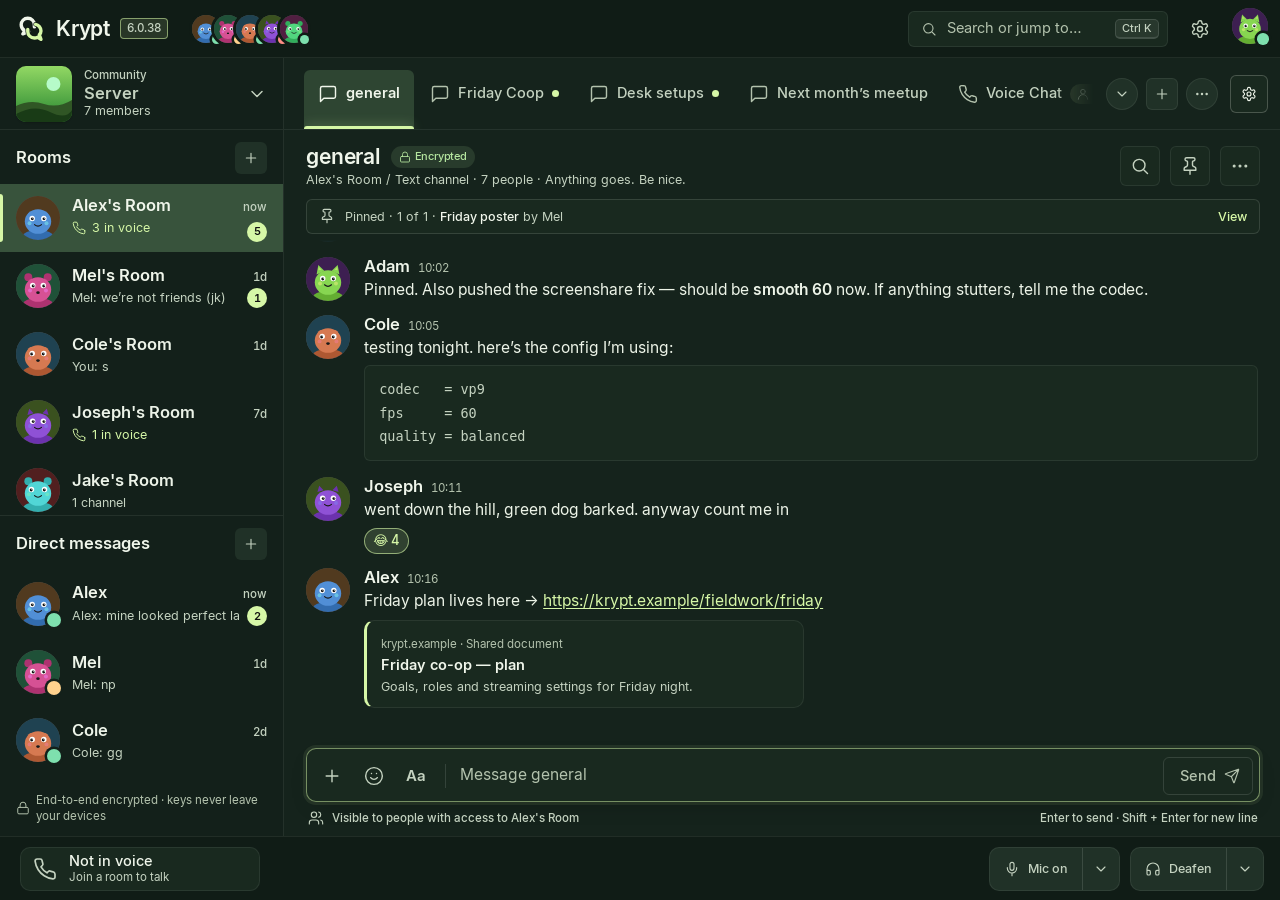
==== commit 141476ef: "Polish web UI to match the desktop client - Default to the Fern palette the client ships with; plain" ====
--- a/index.html
+++ b/index.html
@@ -3,7 +3,7 @@
 <head>
   <meta charset="utf-8">
   <meta name="viewport" content="width=device-width, initial-scale=1, viewport-fit=cover">
-  <meta name="theme-color" content="#161a25">
+  <meta name="theme-color" content="#101c16">
   <meta name="color-scheme" content="dark light">
   <meta name="description" content="Krypt — private chat, voice and screen sharing between friends.">
   <title>Krypt</title>
--- a/css/krypt.css
+++ b/css/krypt.css
@@ -1,660 +1,724 @@
-/* Krypt Web — design system and shell.
-   Tokens mirror the client: src/ui/theme.h, krypt_style.h, workspace_layout.h.
-   Colours are written by js/theme.js from the same palette ramps. */
-
-@font-face { font-family: Inter; font-weight: 400; font-style: normal; font-display: swap; src: url(../assets/fonts/Inter-Regular.ttf) format('truetype'); }
-@font-face { font-family: Inter; font-weight: 500; font-style: normal; font-display: swap; src: url(../assets/fonts/Inter-Medium.ttf) format('truetype'); }
-@font-face { font-family: Inter; font-weight: 600; font-style: normal; font-display: swap; src: url(../assets/fonts/Inter-SemiBold.ttf) format('truetype'); }
-@font-face { font-family: Inter; font-weight: 400; font-style: italic; font-display: swap; src: url(../assets/fonts/Inter-Italic.ttf) format('truetype'); }
-
-:root {
-  /* palette (overwritten at runtime) */
-  --well: #10131b; --bg: #1b2030; --chrome: #161a25; --surface: #222838; --sunken: #1a1f2c;
-  --hover: #262d3e; --active: #2c3447;
-  --text: #eef1f7; --text-2: #c3c9d6; --text-3: #9aa3b5; --text-4: #6b7386;
-  --accent: #e5383b; --accent-hover: #e95a5c; --accent-press: #b22c2e; --accent-text: #ff6b6d; --on-accent: #fff;
-  --presence: #7ee0ae; --success: #b5e69f; --warning: #ffd28e; --danger: #ff8f87; --danger-solid: #c23b37;
-  --accent-rgb: 229 56 59; --text-rgb: 238 241 247; --well-rgb: 16 19 27;
-
-  --line: rgb(var(--text-rgb) / .075);
-  --line-2: rgb(var(--text-rgb) / .13);
-  --line-strong: rgb(var(--text-rgb) / .22);
-  --sidebar: color-mix(in srgb, var(--bg) 62%, var(--chrome));
-
-  /* spacing (space::) */
-  --s-xxs: 2px; --s-xs: 4px; --s-sm: 6px; --s-md: 8px; --s-lg: 12px; --s-xl: 16px; --s-xxl: 20px; --s-3: 24px; --s-4: 32px; --s-5: 40px;
-  /* radius (radius::) */
-  --r-xs: 4px; --r-sm: 6px; --r-md: 6px; --r-lg: 10px; --r-xl: 14px; --r-pill: 999px;
-  /* type ramp — the client's seven sizes, tuned for CSS pixels */
-  --fs-micro: 11.5px; --fs-caption: 12.5px; --fs-label: 14.5px; --fs-body: 15.5px; --fs-row: 16.5px; --fs-lead: 19px; --fs-title: 21px; --fs-display: 34px;
-  /* shell bands */
-  --title-h: 58px; --band-h: 72px; --voice-h: 64px; --side-w: clamp(272px, 22.2vw, 352px);
-  /* motion — rate 22 ≈ 150 ms, 14 ≈ 250 ms */
-  --t-hover: 150ms; --t-indicator: 220ms; --t-fade: 250ms; --t-appear: 140ms;
-  --ease: cubic-bezier(.2, .8, .2, 1); --ease-spring: cubic-bezier(.34, 1.4, .64, 1);
-
-  --shadow-raised: 0 1px 0 rgb(255 255 255 / .03) inset, 0 1px 2px rgb(0 0 0 / .18);
-  --shadow-overlay: 0 12px 32px -8px rgb(0 0 0 / .5), 0 2px 6px rgb(0 0 0 / .25);
-  --shadow-modal: 0 32px 80px -16px rgb(0 0 0 / .65), 0 4px 16px rgb(0 0 0 / .3);
-  color-scheme: dark;
-}
-:root[data-theme="light"] {
-  --line: rgb(var(--text-rgb) / .09); --line-2: rgb(var(--text-rgb) / .14); --line-strong: rgb(var(--text-rgb) / .26);
-  --shadow-overlay: 0 12px 32px -8px rgb(20 30 50 / .25), 0 2px 6px rgb(20 30 50 / .1);
-  --shadow-modal: 0 32px 80px -16px rgb(20 30 50 / .35), 0 4px 16px rgb(20 30 50 / .12);
-  color-scheme: light;
-}
-:root[data-density="compact"] { --fs-body: 14.5px; }
-
-*, *::before, *::after { box-sizing: border-box; }
-html, body { height: 100%; }
-body {
-  margin: 0; background: var(--well); color: var(--text);
-  font: 400 var(--fs-label)/1.4 Inter, system-ui, -apple-system, 'Segoe UI', sans-serif;
-  font-feature-settings: 'cv11', 'ss01', 'ss03'; -webkit-font-smoothing: antialiased; text-rendering: optimizeLegibility;
-  overflow: hidden;
-}
-button, input, textarea, select { font: inherit; color: inherit; }
-button { cursor: pointer; background: none; border: 0; padding: 0; }
-a { color: var(--accent-text); text-underline-offset: 2px; }
-.i { width: 20px; height: 20px; fill: none; stroke: currentColor; stroke-width: 1.7; stroke-linecap: round; stroke-linejoin: round; flex: none; }
-.i.sm { width: 16px; height: 16px; } .i.xs { width: 14px; height: 14px; } .i.lg { width: 24px; height: 24px; }
-::selection { background: rgb(var(--accent-rgb) / .32); }
-:focus-visible { outline: 2px solid var(--accent); outline-offset: 2px; border-radius: var(--r-sm); }
-.sr-only { position: absolute; width: 1px; height: 1px; overflow: hidden; clip: rect(0 0 0 0); white-space: nowrap; }
-.skip { position: fixed; left: 12px; top: -60px; z-index: 999; padding: 10px 14px; background: var(--accent); color: var(--on-accent); border-radius: var(--r-md); transition: top var(--t-hover); }
-.skip:focus { top: 12px; }
-
-/* scrollbars: quiet, firm under the pointer (apply_scrollbar_colors) */
-* { scrollbar-width: thin; scrollbar-color: rgb(var(--text-rgb) / .22) transparent; }
-*::-webkit-scrollbar { width: 10px; height: 10px; }
-*::-webkit-scrollbar-thumb { background: rgb(var(--text-rgb) / .18); border-radius: 99px; border: 3px solid transparent; background-clip: padding-box; }
-*::-webkit-scrollbar-thumb:hover { background-color: rgb(var(--text-rgb) / .4); }
-
-/* ------------------------------------------------------------------ shell */
-.app {
-  display: grid; height: 100dvh; background: var(--bg);
-  grid-template-columns: var(--side-w) minmax(0, 1fr);
-  grid-template-rows: var(--title-h) var(--band-h) minmax(0, 1fr) var(--voice-h);
-  grid-template-areas: "title title" "community tabs" "side main" "voice voice";
-}
-.titlebar { grid-area: title; }
-.community { grid-area: community; }
-.tabs { grid-area: tabs; }
-.side { grid-area: side; }
-.main { grid-area: main; }
-.voicebar { grid-area: voice; }
-
-/* Title bar */
-.titlebar {
-  display: flex; align-items: center; gap: var(--s-lg); padding: 0 var(--s-lg) 0 var(--s-xl);
-  background: var(--chrome); border-bottom: 1px solid var(--line); position: relative; z-index: 5;
-}
-.brandline { display: flex; align-items: center; gap: 10px; }
-.brandline b { font-size: 21px; font-weight: 600; letter-spacing: -.01em; }
-.version { font-size: var(--fs-micro); font-weight: 500; padding: 1px 6px; border-radius: var(--r-xs); color: var(--text-2); background: rgb(var(--accent-rgb) / .12); border: 1px solid rgb(var(--accent-rgb) / .55); font-variant-numeric: tabular-nums; }
-.online-stack { display: flex; align-items: center; margin-left: var(--s-md); }
-.online-stack .avatar { margin-right: -6px; box-shadow: 0 0 0 3px var(--chrome); transition: transform var(--t-hover) var(--ease); }
-.online-stack .avatar:hover { transform: translateY(-2px); z-index: 1; }
-.online-stack .more { margin-left: 12px; font-size: var(--fs-caption); color: var(--text-3); }
-.titlebar .spacer { flex: 1; }
-.search-trigger {
-  display: flex; align-items: center; gap: 10px; height: 36px; min-width: 260px; padding: 0 8px 0 12px;
-  border-radius: var(--r-md); background: var(--sunken); border: 1px solid var(--line); color: var(--text-3);
-  transition: background var(--t-hover), border-color var(--t-hover), color var(--t-hover);
-}
-.search-trigger:hover { background: var(--hover); color: var(--text-2); border-color: var(--line-2); }
-.search-trigger span { flex: 1; text-align: left; }
-kbd, .kbd { font: 500 11px/1 Inter, sans-serif; padding: 3px 6px; border-radius: 5px; background: rgb(var(--text-rgb) / .07); border: 1px solid var(--line-2); border-bottom-width: 2px; color: var(--text-2); white-space: nowrap; }
-.me-button { position: relative; border-radius: 50%; }
-
-/* Buttons */
-.ibtn {
-  width: 40px; height: 40px; display: inline-grid; place-items: center; border-radius: var(--r-md); color: var(--text-2);
-  transition: background var(--t-hover), color var(--t-hover), transform 80ms;
-}
-.ibtn:hover { background: var(--hover); color: var(--text); }
-.ibtn:active { transform: scale(.94); background: var(--active); }
-.ibtn.boxed { background: var(--sunken); border: 1px solid var(--line); }
-.ibtn.boxed:hover { background: var(--hover); border-color: var(--line-2); }
-.ibtn.sm { width: 32px; height: 32px; }
-.ibtn.on { color: var(--accent-text); background: rgb(var(--accent-rgb) / .12); }
-.btn {
-  height: 40px; padding: 0 var(--s-xl); display: inline-flex; align-items: center; gap: var(--s-md); border-radius: var(--r-md);
-  font-weight: 500; font-size: var(--fs-label); white-space: nowrap; border: 1px solid var(--line-2); background: var(--surface); color: var(--text);
-  transition: background var(--t-hover), border-color var(--t-hover), transform 80ms, box-shadow var(--t-hover);
-}
-.btn:hover { background: var(--hover); border-color: var(--line-strong); }
-.btn:active { transform: translateY(1px); }
-.btn.primary { background: var(--accent); border-color: transparent; color: var(--on-accent); }
-.btn.primary:hover { background: var(--accent-hover); box-shadow: 0 6px 20px -6px rgb(var(--accent-rgb) / .6); }
-.btn.primary:active { background: var(--accent-press); }
-.btn.danger { background: rgb(var(--accent-rgb) / 0); border-color: color-mix(in srgb, var(--danger) 55%, transparent); color: var(--danger); }
-.btn.danger:hover { background: color-mix(in srgb, var(--danger-solid) 25%, transparent); }
-.btn.ghost { background: transparent; border-color: transparent; color: var(--text-2); }
-.btn.ghost:hover { background: var(--hover); color: var(--text); }
-.btn.sm { height: 32px; padding: 0 12px; font-size: var(--fs-caption); }
-.btn.lg { height: 48px; padding: 0 22px; font-size: 15.5px; border-radius: var(--r-lg); }
-
-/* Avatars: procedural critters, initials fallback */
-.avatar { position: relative; flex: none; width: 36px; height: 36px; border-radius: 50%; display: inline-grid; place-items: center; font-weight: 600; font-size: 13px; color: #fff; background: var(--hue-bg, #555); user-select: none; }
-.avatar svg.art { width: 100%; height: 100%; border-radius: 50%; display: block; }
-.avatar.xs { width: 22px; height: 22px; font-size: 10px; } .avatar.sm { width: 28px; height: 28px; }
-.avatar.md { width: 44px; height: 44px; } .avatar.lg { width: 72px; height: 72px; } .avatar.xl { width: 96px; height: 96px; }
-.avatar .dot { position: absolute; right: -1px; bottom: -1px; width: 32%; height: 32%; min-width: 9px; min-height: 9px; border-radius: 50%; background: var(--presence); box-shadow: 0 0 0 2.5px var(--dot-ring, var(--chrome)); }
-.avatar .dot.idle { background: var(--warning); } .avatar .dot.dnd { background: var(--danger); } .avatar .dot.offline { background: var(--text-4); }
-.avatar.speaking { box-shadow: 0 0 0 2px var(--bg), 0 0 0 4px var(--accent); }
-
-/* Community card */
-.community {
-  display: flex; align-items: center; gap: var(--s-lg); padding: 0 var(--s-xl); background: var(--sidebar);
-  border-right: 1px solid var(--line); border-bottom: 1px solid var(--line); text-align: left; width: 100%;
-  transition: background var(--t-hover);
-}
-.community:hover { background: color-mix(in srgb, var(--sidebar) 70%, var(--hover)); }
-.community .ctile { display: block; width: 56px; height: 56px; border-radius: var(--r-lg); overflow: hidden; flex: none; box-shadow: var(--shadow-raised); }
-.community .ctile svg { display: block; }
-.community .meta { flex: 1; min-width: 0; line-height: 1.25; }
-.community small { display: block; font-size: var(--fs-micro); font-weight: 500; color: var(--text-2); }
-.community strong { display: block; font-size: var(--fs-row); font-weight: 600; white-space: nowrap; overflow: hidden; text-overflow: ellipsis; }
-.community span { font-size: var(--fs-caption); color: var(--text-2); }
-.community .i { color: var(--text-2); transition: transform var(--t-fade) var(--ease); }
-.community[aria-expanded="true"] .i { transform: rotate(180deg); }
-
-/* Side lists */
-.side { background: var(--sidebar); border-right: 1px solid var(--line); display: flex; flex-direction: column; min-height: 0; }
-.section { display: flex; flex-direction: column; min-height: 0; }
-.section.rooms { flex: 1; }
-.section + .section { border-top: 1px solid var(--line); }
-.section-head { display: flex; align-items: center; justify-content: space-between; padding: 12px 16px 8px; }
-.section-head h2 { margin: 0; font-size: var(--fs-row); font-weight: 600; }
-.section-head .ibtn { background: var(--surface); width: 32px; height: 32px; }
-.list { overflow-y: auto; padding: 2px 0 8px; }
-.row {
-  position: relative; display: flex; align-items: center; gap: var(--s-lg); width: 100%; min-height: 68px; padding: 10px 16px; text-align: left;
-  transition: background var(--t-hover);
-}
-.row:hover { background: var(--hover); }
-.row[aria-current="true"] { background: var(--active); }
-.row::before { content: ''; position: absolute; left: 0; top: 10px; bottom: 10px; width: 3px; border-radius: 0 3px 3px 0; background: var(--accent); transform: scaleY(0); transition: transform var(--t-indicator) var(--ease-spring); }
-.row[aria-current="true"]::before { transform: scaleY(1); }
-.row .body { flex: 1; min-width: 0; }
-.row .top { display: flex; align-items: baseline; gap: 8px; }
-.row .name { flex: 1; font-size: var(--fs-row); font-weight: 600; white-space: nowrap; overflow: hidden; text-overflow: ellipsis; }
-.row .time { font-size: var(--fs-micro); color: var(--text-2); font-weight: 500; font-variant-numeric: tabular-nums; }
-.row .sub { display: flex; align-items: center; gap: 6px; margin-top: 2px; font-size: var(--fs-caption); color: var(--text-2); white-space: nowrap; overflow: hidden; text-overflow: ellipsis; }
-.row .sub .i { width: 14px; height: 14px; color: var(--accent-text); }
-.row .sub.live { color: var(--accent-text); }
-.row .badge { margin-left: auto; }
-.badge { min-width: 20px; height: 20px; padding: 0 6px; border-radius: var(--r-pill); display: inline-grid; place-items: center; font-size: 11px; font-weight: 600; background: var(--accent); color: var(--on-accent); font-variant-numeric: tabular-nums; }
-.row .unread-dot { width: 8px; height: 8px; border-radius: 50%; background: var(--accent); }
-.row.unread .name { color: var(--text); }
-.row:not(.unread) .name { color: color-mix(in srgb, var(--text) 92%, var(--text-2)); }
-.side .footer-note { padding: 10px 16px 12px; font-size: var(--fs-micro); color: var(--text-3); display: flex; align-items: center; gap: 6px; }
-
-/* Channel tabs */
-.tabs { display: flex; align-items: stretch; gap: 4px; padding: 0 12px 0 20px; background: var(--bg); border-bottom: 1px solid var(--line); min-width: 0; position: relative; }
-.tabstrip { position: relative; display: flex; align-items: stretch; gap: 2px; overflow-x: auto; scrollbar-width: none; flex: 1; min-width: 0; mask-image: linear-gradient(90deg, #000 calc(100% - 40px), transparent); }
-.tabstrip::-webkit-scrollbar { display: none; }
-.tab {
-  position: relative; display: flex; align-items: center; gap: 8px; padding: 0 14px; white-space: nowrap; color: var(--text-2);
-  font-size: var(--fs-label); font-weight: 500; transition: color var(--t-hover), background var(--t-hover);
-}
-.tab::after { content: ''; position: absolute; inset: 12px 2px; border-radius: var(--r-md); background: var(--hover); opacity: 0; z-index: -1; transition: opacity var(--t-hover); }
-.tab:hover { color: var(--text); } .tab:hover::after { opacity: .7; }
-.tab[aria-selected="true"] { color: var(--text); }
-.tab .count { display: inline-flex; align-items: center; gap: 3px; height: 20px; padding: 0 6px; border-radius: var(--r-pill); font-size: 11px; background: rgb(var(--accent-rgb) / .16); color: var(--accent-text); }
-.tab .tab-dot { width: 7px; height: 7px; border-radius: 50%; background: var(--accent); }
-.tab-indicator { position: absolute; bottom: -1px; height: 3px; border-radius: 3px 3px 0 0; background: var(--accent); transition: left var(--t-indicator) var(--ease), width var(--t-indicator) var(--ease); box-shadow: 0 0 12px rgb(var(--accent-rgb) / .6); pointer-events: none; }
-.tabs .tools { display: flex; align-items: center; gap: 6px; flex: none; }
-.tabs .tools .ibtn { width: 32px; height: 32px; border-radius: 50%; background: var(--surface); }
-
-/* Main area */
-.main { position: relative; display: flex; flex-direction: column; min-width: 0; min-height: 0; background: var(--bg); }
-.view { position: relative; display: flex; flex-direction: column; flex: 1; min-height: 0; animation: view-in var(--t-fade) var(--ease); }
-@keyframes view-in { from { opacity: 0; transform: translateY(4px); } }
-.chead { display: flex; align-items: center; gap: 12px; padding: 14px 20px 10px 22px; }
-.chead .titles { flex: 1; min-width: 0; }
-.chead h1 { margin: 0; font-size: var(--fs-title); font-weight: 600; letter-spacing: -.01em; line-height: 1.2; display: flex; align-items: center; gap: 10px; }
-.chead p { margin: 2px 0 0; font-size: var(--fs-caption); color: var(--text-2); white-space: nowrap; overflow: hidden; text-overflow: ellipsis; }
-.chead .actions { display: flex; gap: 10px; }
-.e2e { display: inline-flex; align-items: center; gap: 4px; height: 22px; padding: 0 8px; border-radius: var(--r-pill); font-size: 11px; font-weight: 500; color: var(--success); background: color-mix(in srgb, var(--success) 12%, transparent); }
-.e2e .i { width: 12px; height: 12px; }
-
-.pinbar { margin: 0 20px 6px 22px; display: flex; align-items: center; gap: 10px; padding: 8px 12px; border-radius: var(--r-md); background: var(--sunken); border: 1px solid var(--line-2); font-size: var(--fs-caption); color: var(--text-2); }
-.pinbar b { color: var(--text); font-weight: 500; }
-.pinbar button { margin-left: auto; color: var(--accent-text); font-weight: 500; }
-
-/* Feed */
-.feed { position: relative; flex: 1; overflow-y: auto; overflow-anchor: none; padding: 8px 0 12px; scroll-behavior: smooth; }
-.feed-inner { display: flex; flex-direction: column; justify-content: flex-end; min-height: 100%; }
-.divider { display: flex; align-items: center; gap: 12px; margin: 16px 22px 8px; font-size: var(--fs-micro); font-weight: 600; color: var(--text-2); }
-.divider::before, .divider::after { content: ''; flex: 1; height: 1px; background: var(--line-2); }
-.divider.new { color: var(--accent-text); }
-.divider.new::before, .divider.new::after { background: rgb(var(--accent-rgb) / .55); }
-.sysrow { display: flex; align-items: center; gap: 8px; padding: 5px 22px 5px 76px; font-size: var(--fs-caption); color: var(--text-2); }
-.sysrow .i { width: 15px; height: 15px; color: var(--text-3); }
-.sysrow time { color: var(--text-3); font-size: var(--fs-micro); margin-left: 4px; }
-.sysrow.warning, .sysrow.warning .i { color: var(--warning); }
-.sysrow .grouped { color: var(--text-3); }
-.sysrow button.expand { color: var(--accent-text); font-size: var(--fs-micro); font-weight: 500; }
-
-.msg { position: relative; display: grid; grid-template-columns: 44px minmax(0, 1fr); column-gap: 14px; padding: 6px 22px; transition: background var(--t-hover); }
-.msg.cont { padding-top: 1px; padding-bottom: 1px; }
-.msg.cont .avatar { visibility: hidden; height: 0; }
-.msg:hover, .msg.menu-open { background: rgb(var(--text-rgb) / .03); }
-.msg.flash { animation: flash 1.4s var(--ease); }
-@keyframes flash { 0%, 30% { background: rgb(var(--accent-rgb) / .16); } }
-.msg.mention { background: rgb(var(--accent-rgb) / .07); box-shadow: inset 3px 0 0 var(--accent); }
-.msg .avatar { grid-row: span 3; margin-top: 2px; cursor: pointer; }
-.msg header { display: flex; align-items: baseline; gap: 8px; }
-.msg header b { font-size: var(--fs-row); font-weight: 600; cursor: pointer; }
-.msg header b:hover { text-decoration: underline; text-underline-offset: 3px; }
-.msg header time { font-size: var(--fs-micro); color: var(--text-3); font-variant-numeric: tabular-nums; }
-.msg .hovertime { position: absolute; left: 22px; width: 44px; top: 5px; text-align: center; font-size: 10.5px; color: var(--text-3); opacity: 0; }
-.msg.cont:hover .hovertime { opacity: 1; }
-.msg .text { font-size: var(--fs-body); line-height: 1.5; color: color-mix(in srgb, var(--text) 94%, var(--text-2)); overflow-wrap: anywhere; white-space: pre-wrap; }
-.msg .text .edited { font-size: var(--fs-micro); color: var(--text-3); }
-.msg .text code { font: 13.5px/1.4 'Cascadia Code', Consolas, ui-monospace, monospace; padding: 1px 5px; border-radius: var(--r-xs); background: var(--sunken); border: 1px solid var(--line); }
-.msg .text pre { margin: 6px 0 2px; padding: 12px 14px; border-radius: var(--r-md); background: var(--sunken); border: 1px solid var(--line); overflow-x: auto; white-space: pre; }
-.msg .text pre code { padding: 0; border: 0; background: none; color: var(--text-2); }
-.msg .text .mention-chip { padding: 0 3px; border-radius: var(--r-xs); background: rgb(var(--accent-rgb) / .18); color: var(--accent-text); font-weight: 500; }
-.msg .text mark { background: color-mix(in srgb, var(--warning) 40%, transparent); color: inherit; border-radius: 2px; }
-.msg .reply-ref { grid-column: 2; display: flex; align-items: center; gap: 6px; font-size: var(--fs-caption); color: var(--text-3); margin-bottom: 2px; cursor: pointer; min-width: 0; }
-.msg .reply-ref::before { content: ''; width: 22px; height: 10px; margin-left: -30px; border-left: 2px solid var(--line-strong); border-top: 2px solid var(--line-strong); border-top-left-radius: 6px; margin-top: 8px; flex: none; }
-.msg .reply-ref b { color: var(--text-2); font-weight: 600; }
-.msg .reply-ref span { white-space: nowrap; overflow: hidden; text-overflow: ellipsis; }
-.msg .reply-ref:hover span { color: var(--text); }
-.msg.has-reply .avatar { grid-row: 2 / span 3; }
-
-.reactions { display: flex; flex-wrap: wrap; gap: 6px; margin-top: 6px; }
-.reaction { display: inline-flex; align-items: center; gap: 5px; height: 26px; padding: 0 8px; border-radius: var(--r-pill); background: var(--sunken); border: 1px solid var(--line); font-size: 13px; font-weight: 500; color: var(--text-2); transition: background var(--t-hover), border-color var(--t-hover), transform 120ms var(--ease-spring); }
-.reaction:hover { border-color: var(--line-strong); }
-.reaction.mine { background: rgb(var(--accent-rgb) / .14); border-color: rgb(var(--accent-rgb) / .6); color: var(--accent-text); }
-.reaction.pop { animation: pop 320ms var(--ease-spring); }
-@keyframes pop { 40% { transform: scale(1.18); } }
-.reaction.add { opacity: 0; width: 30px; justify-content: center; padding: 0; }
-.msg:hover .reaction.add { opacity: 1; }
-
-.attach-img { margin-top: 8px; display: block; width: min(420px, 100%); aspect-ratio: 4/3; border-radius: var(--r-lg); overflow: hidden; border: 1px solid var(--line); cursor: zoom-in; position: relative; }
-.attach-img svg, .attach-img img { width: 100%; height: 100%; display: block; object-fit: cover; transition: transform 400ms var(--ease); }
-.attach-img:hover svg, .attach-img:hover img { transform: scale(1.02); }
-.attach-img figcaption { position: absolute; left: 8px; bottom: 8px; padding: 3px 8px; border-radius: var(--r-pill); background: rgb(0 0 0 / .55); color: #fff; font-size: 11px; backdrop-filter: blur(6px); opacity: 0; transition: opacity var(--t-hover); }
-.attach-img:hover figcaption { opacity: 1; }
-.attach-file { margin-top: 8px; display: flex; align-items: center; gap: 12px; width: min(380px, 100%); padding: 10px 12px; border-radius: var(--r-lg); background: var(--sunken); border: 1px solid var(--line); }
-.attach-file .i { color: var(--accent-text); }
-.attach-file div { flex: 1; min-width: 0; } .attach-file b { display: block; font-weight: 500; overflow: hidden; text-overflow: ellipsis; white-space: nowrap; } .attach-file small { color: var(--text-3); }
-.linkcard { margin-top: 8px; width: min(440px, 100%); padding: 12px 14px; border-radius: var(--r-lg); background: var(--sunken); border: 1px solid var(--line); border-left: 3px solid var(--accent); }
-.linkcard small { color: var(--text-3); font-size: var(--fs-micro); } .linkcard b { display: block; margin: 2px 0; } .linkcard p { margin: 0; color: var(--text-2); font-size: var(--fs-caption); }
-
-.msg-tools { position: absolute; right: 22px; top: -14px; display: flex; gap: 2px; padding: 3px; border-radius: var(--r-lg); background: var(--surface); border: 1px solid var(--line-2); box-shadow: var(--shadow-overlay); opacity: 0; transform: translateY(4px); pointer-events: none; transition: opacity var(--t-appear), transform var(--t-appear) var(--ease); z-index: 2; }
-.msg:hover .msg-tools, .msg.menu-open .msg-tools, .msg:focus-within .msg-tools { opacity: 1; transform: none; pointer-events: auto; }
-.msg-tools button { width: 32px; height: 32px; display: grid; place-items: center; border-radius: var(--r-sm); color: var(--text-2); font-size: 16px; }
-.msg-tools button:hover { background: var(--hover); color: var(--text); }
-.msg-tools .quick { font-size: 17px; filter: saturate(1.1); }
-
-.jump { position: absolute; left: 50%; bottom: 14px; transform: translate(-50%, 20px); opacity: 0; pointer-events: none; display: flex; align-items: center; gap: 8px; height: 34px; padding: 0 14px; border-radius: var(--r-pill); background: var(--accent); color: var(--on-accent); font-weight: 600; font-size: var(--fs-caption); box-shadow: var(--shadow-overlay); transition: opacity var(--t-appear), transform var(--t-fade) var(--ease-spring); z-index: 3; }
-.jump.show { opacity: 1; transform: translate(-50%, 0); pointer-events: auto; }
-
-.typing { height: 22px; padding: 0 22px 0 24px; display: flex; align-items: center; gap: 8px; font-size: var(--fs-micro); color: var(--text-2); }
-.typing .dots { display: inline-flex; gap: 3px; }
-.typing .dots i { width: 5px; height: 5px; border-radius: 50%; background: var(--text-2); animation: bounce 1.2s infinite; }
-.typing .dots i:nth-child(2) { animation-delay: .15s; } .typing .dots i:nth-child(3) { animation-delay: .3s; }
-@keyframes bounce { 0%, 60%, 100% { transform: none; opacity: .5; } 30% { transform: translateY(-3px); opacity: 1; } }
-
-.empty { flex: 1; display: grid; place-items: center; text-align: center; padding: 40px; color: var(--text-2); }
-.empty .glyph { width: 72px; height: 72px; margin: 0 auto 16px; border-radius: 20px; display: grid; place-items: center; background: rgb(var(--accent-rgb) / .12); color: var(--accent-text); }
-.empty .glyph .i { width: 32px; height: 32px; }
-.empty h3 { margin: 0 0 6px; color: var(--text); font-size: var(--fs-lead); font-weight: 600; }
-.empty p { margin: 0; max-width: 380px; }
-
-/* Composer */
-.composer-wrap { padding: 0 20px 0 22px; position: relative; }
-.replying { display: flex; align-items: center; gap: 8px; padding: 8px 12px; margin-bottom: -1px; border: 1px solid var(--line-2); border-bottom: 0; border-radius: var(--r-lg) var(--r-lg) 0 0; background: var(--sunken); font-size: var(--fs-caption); color: var(--text-2); animation: view-in var(--t-appear) var(--ease); }
-.replying b { color: var(--text); }
-.replying button { margin-left: auto; }
-.replying + .composer { border-top-left-radius: 0; border-top-right-radius: 0; }
-.pending { display: flex; gap: 8px; padding: 10px 12px 0; flex-wrap: wrap; }
-.chip-file { display: flex; align-items: center; gap: 8px; height: 36px; padding: 0 6px 0 10px; border-radius: var(--r-md); background: var(--surface); border: 1px solid var(--line-2); font-size: var(--fs-caption); animation: view-in var(--t-appear) var(--ease); }
-.chip-file img { width: 24px; height: 24px; object-fit: cover; border-radius: 4px; }
-.composer { display: flex; flex-direction: column; border-radius: var(--r-lg); background: var(--sunken); border: 1px solid var(--line-2); box-shadow: var(--shadow-raised); transition: border-color var(--t-hover), box-shadow var(--t-hover); }
-.composer:focus-within { border-color: rgb(var(--accent-rgb) / .7); box-shadow: 0 0 0 3px rgb(var(--accent-rgb) / .14); }
-.composer .bar { display: flex; align-items: flex-end; gap: 4px; padding: 6px; min-height: 52px; }
-.composer .ibtn { width: 38px; height: 38px; }
-.composer .sep { width: 1px; height: 24px; margin: 0 6px 7px; background: var(--line-2); }
-.composer textarea { flex: 1; min-height: 38px; max-height: 40vh; padding: 9px 4px; border: 0; outline: 0; resize: none; overflow-y: hidden; background: transparent; font-size: var(--fs-body); line-height: 1.35; }
-.composer textarea::placeholder { color: var(--text-3); }
-.send { height: 38px; padding: 0 12px 0 16px; display: inline-flex; align-items: center; gap: 8px; border-radius: var(--r-md); border: 1px solid var(--line-2); color: var(--text-2); font-weight: 500; transition: all var(--t-hover); }
-.send.ready { background: var(--accent); border-color: transparent; color: var(--on-accent); }
-.send.ready:hover { background: var(--accent-hover); }
-.send.ready .i { animation: nudge .5s var(--ease-spring); }
-@keyframes nudge { 50% { transform: translate(2px, -2px); } }
-.formatbar { display: flex; gap: 2px; padding: 6px 6px 0; border-bottom: 1px solid var(--line); animation: view-in var(--t-appear) var(--ease); }
-.formatbar .ibtn { width: 32px; height: 32px; }
-.composer-foot { display: flex; align-items: center; justify-content: space-between; gap: 12px; padding: 8px 2px 10px; font-size: var(--fs-micro); color: var(--text-2); font-weight: 500; }
-.composer-foot span { display: flex; align-items: center; gap: 8px; min-width: 0; white-space: nowrap; overflow: hidden; text-overflow: ellipsis; }
-.dropzone { position: absolute; inset: 8px; z-index: 20; border-radius: var(--r-xl); border: 2px dashed var(--accent); background: rgb(var(--well-rgb) / .8); backdrop-filter: blur(6px); display: none; place-items: center; text-align: center; color: var(--text); }
-.dropzone.show { display: grid; animation: view-in var(--t-appear) var(--ease); }
-.dropzone .i { width: 40px; height: 40px; color: var(--accent-text); margin-bottom: 8px; }
-
-/* Autocomplete / popovers / menus */
-.popover { position: fixed; z-index: 60; min-width: 220px; padding: 6px; border-radius: var(--r-lg); background: var(--surface); border: 1px solid var(--line-2); box-shadow: var(--shadow-overlay); animation: appear var(--t-appear) var(--ease); transform-origin: var(--origin, top left); }
-@keyframes appear { from { opacity: 0; transform: translateY(6px) scale(.98); } }
-.menu-item { display: flex; align-items: center; gap: 10px; width: 100%; min-height: 36px; padding: 0 10px; border-radius: var(--r-md); text-align: left; color: var(--text); font-size: var(--fs-label); }
-.menu-item:hover, .menu-item.active { background: var(--hover); }
-.menu-item .i { color: var(--text-2); }
-.menu-item .hint { margin-left: auto; color: var(--text-3); font-size: var(--fs-micro); }
-.menu-item.danger { color: var(--danger); } .menu-item.danger .i { color: var(--danger); }
-.menu-item.checked::after { content: ''; margin-left: auto; width: 16px; height: 16px; background: var(--accent-text); mask: url("data:image/svg+xml,%3Csvg xmlns='http://www.w3.org/2000/svg' viewBox='0 0 24 24' fill='none' stroke='%23000' stroke-width='2.4' stroke-linecap='round' stroke-linejoin='round'%3E%3Cpath d='M20 6 9 17l-5-5'/%3E%3C/svg%3E") center/contain no-repeat; }
-.menu-sep { height: 1px; margin: 6px 4px; background: var(--line-2); }
-.menu-label { padding: 8px 10px 4px; font-size: var(--fs-micro); font-weight: 600; color: var(--text-3); text-transform: uppercase; letter-spacing: .06em; }
-.emoji-grid { display: grid; grid-template-columns: repeat(8, 36px); gap: 2px; padding: 4px; }
-.emoji-grid button { width: 36px; height: 36px; border-radius: var(--r-md); font-size: 20px; transition: transform 120ms var(--ease-spring), background var(--t-hover); }
-.emoji-grid button:hover { background: var(--hover); transform: scale(1.18); }
-.profile-card { width: 300px; padding: 0; overflow: hidden; }
-.profile-card .banner { height: 72px; background: linear-gradient(135deg, hsl(var(--h) 60% 45%), hsl(calc(var(--h) + 40) 60% 30%)); }
-.profile-card .pc-body { padding: 0 16px 16px; margin-top: -36px; }
-.profile-card .avatar { box-shadow: 0 0 0 5px var(--surface); --dot-ring: var(--surface); }
-.profile-card h3 { margin: 10px 0 0; font-size: var(--fs-lead); }
-.profile-card .handle { color: var(--text-3); font-size: var(--fs-caption); }
-.profile-card p { margin: 10px 0 14px; color: var(--text-2); font-size: var(--fs-caption); }
-.profile-card .row-actions { display: flex; gap: 8px; }
-.profile-card .row-actions .btn { flex: 1; justify-content: center; }
-
-/* Voice bar */
-.voicebar { display: flex; align-items: center; gap: 16px; padding: 0 16px 0 20px; background: var(--chrome); border-top: 1px solid var(--line); position: relative; z-index: 4; }
-.vstatus { display: flex; align-items: center; gap: 12px; min-width: 0; padding: 6px 12px 6px 8px; border-radius: var(--r-lg); text-align: left; transition: background var(--t-hover); }
-.vstatus:hover { background: var(--hover); }
-.vstatus .i { color: var(--text-2); }
-.vstatus.live .i { color: var(--presence); }
-.vstatus b { display: block; font-weight: 500; font-size: var(--fs-label); line-height: 1.2; }
-.vstatus > span:last-child { min-width: 0; } .vstatus small { white-space: nowrap; overflow: hidden; text-overflow: ellipsis; max-width: 240px; }
-.vstatus.live b { color: var(--presence); }
-.vstatus small { display: block; font-size: var(--fs-micro); color: var(--text-2); }
-.vbars { display: inline-flex; align-items: flex-end; gap: 2px; height: 18px; }
-.vbars i { width: 3px; border-radius: 2px; background: var(--presence); }
-.vbars i:nth-child(1) { height: 25%; } .vbars i:nth-child(2) { height: 45%; } .vbars i:nth-child(3) { height: 65%; } .vbars i:nth-child(4) { height: 85%; } .vbars i:nth-child(5) { height: 100%; }
-.vpeople { display: flex; align-items: center; gap: 6px; padding-left: 16px; border-left: 1px solid var(--line-2); }
-.speaking-note { display: flex; align-items: center; gap: 8px; font-size: var(--fs-caption); color: var(--text-2); min-width: 0; white-space: nowrap; }
-.eq { display: inline-flex; align-items: center; gap: 2px; height: 14px; }
-.eq i { width: 3px; height: 100%; border-radius: 2px; background: var(--accent-text); transform-origin: center; animation: eq 900ms ease-in-out infinite; }
-.eq i:nth-child(2) { animation-delay: -.3s; } .eq i:nth-child(3) { animation-delay: -.6s; } .eq i:nth-child(4) { animation-delay: -.15s; }
-@keyframes eq { 0%, 100% { transform: scaleY(.3); } 50% { transform: scaleY(1); } }
-.voicebar .spacer { flex: 1; }
-.vctl { display: flex; align-items: center; gap: 10px; }
-.pill { height: 44px; display: inline-flex; align-items: center; border-radius: var(--r-lg); background: var(--surface); border: 1px solid var(--line); color: var(--text-2); font-size: var(--fs-caption); font-weight: 500; transition: background var(--t-hover), color var(--t-hover), border-color var(--t-hover); overflow: hidden; }
-.pill > button { height: 100%; display: inline-flex; align-items: center; gap: 8px; padding: 0 14px; white-space: nowrap; }
-.pill > button:hover { background: var(--hover); color: var(--text); }
-.pill > button + button { padding: 0 10px; border-left: 1px solid var(--line-2); }
-.pill.muted { background: color-mix(in srgb, var(--danger-solid) 20%, var(--surface)); color: var(--danger); border-color: color-mix(in srgb, var(--danger) 30%, transparent); }
-.pill.on { background: rgb(var(--accent-rgb) / .16); color: var(--accent-text); border-color: rgb(var(--accent-rgb) / .45); }
-.pill.leave { background: color-mix(in srgb, var(--danger-solid) 22%, var(--surface)); color: var(--danger); border-color: color-mix(in srgb, var(--danger) 45%, transparent); }
-.pill.leave > button:hover { background: var(--danger-solid); color: #fff; }
-.ping { display: inline-flex; align-items: center; gap: 8px; white-space: nowrap; height: 44px; padding: 0 12px; border-radius: var(--r-lg); background: var(--surface); border: 1px solid var(--line); font-size: var(--fs-caption); color: var(--text-2); font-variant-numeric: tabular-nums; }
-.ping svg.spark { width: 44px; height: 18px; }
-.ping svg.spark path { fill: none; stroke: var(--presence); stroke-width: 1.5; }
-.mic-meter { width: 3px; height: 16px; border-radius: 2px; background: var(--line-2); position: relative; overflow: hidden; }
-.mic-meter i { position: absolute; left: 0; right: 0; bottom: 0; background: var(--presence); height: 0; transition: height 80ms; }
-
-/* Voice stage */
-.stage { position: relative; flex: 1; min-height: 0; display: flex; flex-direction: column; overflow: hidden; }
-.stage canvas.aurora { position: absolute; inset: 0; width: 100%; height: 100%; z-index: 0; }
-.stage .grid { position: relative; z-index: 1; flex: 1; min-height: 0; display: grid; gap: 14px; padding: 18px 22px; grid-template-columns: repeat(var(--cols, 2), minmax(0, 1fr)); grid-auto-rows: minmax(150px, 1fr); overflow: auto; }
-.tile { position: relative; min-height: 0; border-radius: var(--r-lg); background: rgb(var(--well-rgb) / .35); border: 1px solid var(--line-2); backdrop-filter: blur(14px) saturate(1.2); display: grid; place-items: center; overflow: hidden; transition: border-color var(--t-hover), box-shadow var(--t-fade), transform var(--t-fade) var(--ease); }
-.tile .who { display: grid; justify-items: center; gap: 10px; }
-.tile .who b { font-size: var(--fs-row); font-weight: 600; display: flex; gap: 8px; align-items: center; }
-.tile .you { font-size: 11px; font-weight: 500; padding: 1px 8px; border-radius: var(--r-pill); background: rgb(var(--accent-rgb) / .16); color: var(--accent-text); }
-.tile .state { display: inline-flex; align-items: center; gap: 6px; height: 24px; padding: 0 10px; border-radius: var(--r-pill); font-size: var(--fs-micro); color: var(--text-2); background: rgb(var(--text-rgb) / .06); border: 1px solid var(--line-2); }
-.tile.speaking { border-color: var(--accent); box-shadow: 0 0 0 1px var(--accent), 0 0 36px -6px rgb(var(--accent-rgb) / .55); }
-.tile.speaking .state { color: var(--accent-text); border-color: rgb(var(--accent-rgb) / .5); }
-.tile .ring { position: absolute; width: 96px; height: 96px; border-radius: 50%; border: 2px solid var(--accent); opacity: 0; top: 50%; left: 50%; translate: -50% -72%; pointer-events: none; }
-.tile.speaking .ring { animation: ring 1.6s ease-out infinite; }
-@keyframes ring { from { opacity: .7; scale: .8; } to { opacity: 0; scale: 1.6; } }
-.tile .avatar.lg { transition: transform 90ms linear; }
-.tile.share { grid-column: span var(--share-span, 2); grid-row: span 2; place-items: stretch; background: #000; cursor: zoom-in; }
-.tile.share img { width: 100%; height: 100%; object-fit: contain; display: block; }
-.tile.share .label { position: absolute; left: 10px; bottom: 10px; display: flex; align-items: center; gap: 8px; height: 28px; padding: 0 10px; border-radius: var(--r-pill); background: rgb(0 0 0 / .6); color: #fff; font-size: var(--fs-micro); backdrop-filter: blur(8px); }
-.live-dot { width: 8px; height: 8px; border-radius: 50%; background: #ff4d4f; box-shadow: 0 0 0 0 rgb(255 77 79 / .7); animation: live 1.6s infinite; }
-@keyframes live { 70% { box-shadow: 0 0 0 7px rgb(255 77 79 / 0); } 100% { box-shadow: 0 0 0 0 rgb(255 77 79 / 0); } }
-.hud { position: absolute; right: 10px; top: 10px; padding: 8px 10px; border-radius: var(--r-md); background: rgb(0 0 0 / .62); color: #e8eef5; font: 500 11px/1.55 'Cascadia Code', Consolas, monospace; backdrop-filter: blur(8px); min-width: 170px; pointer-events: none; }
-.hud div { display: flex; justify-content: space-between; gap: 14px; }
-.hud span { color: #9fb0c3; }
-.hud .good { color: #7ee0ae; }
-.hud svg { display: block; width: 100%; height: 26px; margin-top: 4px; }
-.hud svg path { fill: none; stroke: #7ee0ae; stroke-width: 1.4; }
-.stage-tools { display: flex; gap: 2px; padding: 3px; border-radius: var(--r-lg); background: var(--sunken); border: 1px solid var(--line); }
-.stage-tools .ibtn { width: 34px; height: 34px; }
-.join-card { position: relative; z-index: 1; margin: auto; width: min(520px, calc(100% - 40px)); padding: 28px; border-radius: var(--r-xl); text-align: center; background: rgb(var(--well-rgb) / .5); backdrop-filter: blur(18px); border: 1px solid var(--line-2); box-shadow: var(--shadow-overlay); }
-.join-card h2 { margin: 12px 0 4px; font-size: 24px; }
-.join-card p { margin: 0 0 18px; color: var(--text-2); }
-.join-card .who-here { display: flex; justify-content: center; margin: 14px 0 20px; }
-.join-card .who-here .avatar { margin: 0 -5px; box-shadow: 0 0 0 3px var(--bg); }
-.join-card .preflight { display: flex; justify-content: center; gap: 8px; margin-bottom: 18px; flex-wrap: wrap; }
-.dock { position: relative; z-index: 2; display: flex; flex-direction: column; border-top: 1px solid var(--line); background: var(--bg); height: 34%; min-height: 170px; }
-.dock .dhead { display: flex; align-items: center; gap: 10px; padding: 8px 12px 8px 20px; border-bottom: 1px solid var(--line); }
-.dock .dhead b { flex: 1; display: flex; align-items: center; gap: 8px; font-size: var(--fs-label); }
-.dock .feed { padding-top: 4px; }
-.dock .composer-wrap { padding-bottom: 12px; }
-.stage.focus .grid { grid-template-columns: minmax(0, 1fr) 220px; grid-auto-rows: minmax(130px, 1fr); }
-.stage.focus .tile.share { grid-column: 1; grid-row: 1 / span 20; }
-.stage.focus .tile:not(.share) { min-height: 120px; }
-
-/* Calendar */
-.calendar { flex: 1; display: flex; flex-direction: column; min-height: 0; padding: 0 22px 18px; }
-.cal-head { display: flex; align-items: center; gap: 10px; padding: 4px 0 12px; }
-.cal-head h3 { margin: 0 8px 0 0; font-size: var(--fs-lead); font-weight: 600; min-width: 170px; }
-.cal-grid { flex: 1; display: grid; grid-template-columns: repeat(7, minmax(0, 1fr)); grid-template-rows: auto; grid-auto-rows: minmax(0, 1fr); border: 1px solid var(--line-2); border-radius: var(--r-lg); overflow: hidden; background: var(--line); gap: 1px; min-height: 0; }
-.cal-grid .dow { background: var(--sunken); padding: 8px 10px; font-size: var(--fs-micro); font-weight: 600; color: var(--text-3); text-transform: uppercase; letter-spacing: .06em; }
-.cal-cell { background: var(--bg); padding: 6px 8px; min-height: 0; overflow: hidden; display: flex; flex-direction: column; gap: 4px; transition: background var(--t-hover); cursor: pointer; }
-.cal-cell:hover { background: color-mix(in srgb, var(--bg) 60%, var(--hover)); }
-.cal-cell .d { font-size: var(--fs-caption); font-weight: 500; color: var(--text-2); width: 26px; height: 26px; display: grid; place-items: center; border-radius: 50%; }
-.cal-cell.other .d { color: var(--text-4); }
-.cal-cell.today .d { background: var(--accent); color: var(--on-accent); font-weight: 600; }
-.ev { display: flex; align-items: center; gap: 6px; padding: 3px 7px; border-radius: var(--r-sm); font-size: 11.5px; font-weight: 500; background: hsl(var(--eh) 70% 55% / .16); color: color-mix(in srgb, hsl(var(--eh) 80% 72%) 80%, var(--text)); border-left: 3px solid hsl(var(--eh) 70% 58%); white-space: nowrap; overflow: hidden; text-overflow: ellipsis; }
-:root[data-theme="light"] .ev { color: hsl(var(--eh) 60% 28%); }
-
-/* Docs */
-.docs { flex: 1; display: grid; grid-template-columns: 220px minmax(0, 1fr); min-height: 0; }
-.outline { border-right: 1px solid var(--line); padding: 8px 12px 16px 22px; overflow: auto; }
-.outline h4 { margin: 8px 0; font-size: var(--fs-micro); color: var(--text-3); text-transform: uppercase; letter-spacing: .06em; }
-.outline a { display: block; padding: 6px 8px; border-radius: var(--r-sm); color: var(--text-2); text-decoration: none; font-size: var(--fs-caption); }
-.outline a:hover { background: var(--hover); color: var(--text); }
-.paper-wrap { overflow: auto; padding: 8px 32px 40px; }
-.paper { max-width: 760px; margin: 0 auto; }
-.paper .doc-meta { display: flex; align-items: center; gap: 10px; color: var(--text-3); font-size: var(--fs-caption); margin-bottom: 10px; }
-.paper .doc-meta .avatar { margin-right: -8px; box-shadow: 0 0 0 2px var(--bg); }
-.paper h1.doc-title { font-size: 34px; letter-spacing: -.02em; margin: 6px 0 12px; outline: none; }
-.paper [contenteditable] { outline: none; font-size: 16px; line-height: 1.7; color: color-mix(in srgb, var(--text) 92%, var(--text-2)); }
-.paper [contenteditable] h2 { font-size: 20px; margin: 28px 0 6px; color: var(--text); }
-.paper blockquote { margin: 18px 0; padding: 12px 16px; border-radius: var(--r-md); background: rgb(var(--accent-rgb) / .08); border-left: 3px solid var(--accent); color: var(--text-2); }
-.paper code { font: 14px 'Cascadia Code', Consolas, monospace; padding: 1px 6px; border-radius: var(--r-xs); background: var(--sunken); }
-.remote-caret { position: relative; display: inline-block; width: 2px; height: 1.2em; vertical-align: text-bottom; background: hsl(var(--h) 80% 60%); animation: caret 1.1s steps(1) infinite; }
-.remote-caret::before { content: attr(data-name); position: absolute; left: 0; top: -16px; padding: 1px 5px; border-radius: 3px 3px 3px 0; background: hsl(var(--h) 80% 60%); color: #000; font: 600 10px/1.3 Inter, sans-serif; white-space: nowrap; }
-@keyframes caret { 50% { opacity: .35; } }
-
-/* Tasks */
-.board { flex: 1; display: grid; grid-template-columns: repeat(3, minmax(240px, 1fr)); gap: 14px; padding: 4px 22px 18px; min-height: 0; overflow-x: auto; }
-.col { display: flex; flex-direction: column; min-height: 0; border-radius: var(--r-lg); background: var(--sunken); border: 1px solid var(--line); transition: border-color var(--t-hover), background var(--t-hover); }
-.col.over { border-color: var(--accent); background: rgb(var(--accent-rgb) / .06); }
-.col header { display: flex; align-items: center; gap: 8px; padding: 12px 14px; font-weight: 600; }
-.col header .n { font-size: var(--fs-micro); color: var(--text-3); font-weight: 500; }
-.col header .ibtn { margin-left: auto; }
-.col .cards { flex: 1; overflow: auto; padding: 0 10px 10px; display: flex; flex-direction: column; gap: 8px; }
-.card { padding: 12px; border-radius: var(--r-md); background: var(--surface); border: 1px solid var(--line); box-shadow: var(--shadow-raised); cursor: grab; transition: transform var(--t-hover) var(--ease), box-shadow var(--t-hover), opacity var(--t-hover); }
-.card:hover { transform: translateY(-1px); border-color: var(--line-2); }
-.card.dragging { opacity: .4; }
-.card .ttl { font-weight: 500; margin-bottom: 10px; }
-.card.done .ttl { color: var(--text-3); text-decoration: line-through; }
-.card footer { display: flex; align-items: center; justify-content: space-between; }
-.tag { font-size: 11px; font-weight: 500; padding: 2px 8px; border-radius: var(--r-pill); background: hsl(var(--th) 60% 55% / .16); color: color-mix(in srgb, hsl(var(--th) 70% 70%) 80%, var(--text)); }
-:root[data-theme="light"] .tag { color: hsl(var(--th) 55% 30%); }
-
-/* Modal */
-.scrim { position: fixed; inset: 0; z-index: 80; background: rgb(var(--well-rgb) / .62); backdrop-filter: blur(6px); display: grid; place-items: center; padding: 24px; animation: fade var(--t-fade) var(--ease); }
-@keyframes fade { from { opacity: 0; } }
-.modal:focus { outline: none; }
-.modal { width: min(var(--w, 560px), 100%); max-height: min(var(--h, 760px), 100%); display: flex; flex-direction: column; border-radius: var(--r-xl); background: var(--bg); border: 1px solid var(--line-2); box-shadow: var(--shadow-modal); overflow: hidden; animation: modal-in 220ms var(--ease-spring); }
-@keyframes modal-in { from { opacity: 0; transform: translateY(10px) scale(.97); } }
-.modal > header { display: flex; align-items: center; gap: 12px; padding: 18px 18px 14px 24px; border-bottom: 1px solid var(--line); }
-.modal > header h2 { margin: 0; flex: 1; font-size: var(--fs-lead); font-weight: 600; }
-.modal .mbody { padding: 20px 24px; overflow: auto; }
-.modal > footer { display: flex; justify-content: flex-end; gap: 10px; padding: 14px 24px; border-top: 1px solid var(--line); background: var(--chrome); }
-
-/* Settings */
-.settings { --w: 1080px; --h: 780px; }
-.settings .split { display: grid; grid-template-columns: 236px minmax(0, 1fr); min-height: 0; flex: 1; }
-.settings nav { padding: 12px; border-right: 1px solid var(--line); background: var(--sidebar); overflow: auto; }
-.settings nav button { display: flex; align-items: center; gap: 10px; width: 100%; height: 40px; padding: 0 12px; border-radius: var(--r-lg); color: var(--text-2); font-weight: 500; transition: background var(--t-hover), color var(--t-hover); }
-.settings nav button:hover { background: var(--hover); color: var(--text); }
-.settings nav button[aria-current="true"] { background: var(--active); color: var(--text); }
-.settings nav button[aria-current="true"] .i { color: var(--accent-text); }
-.settings .pane { padding: 24px 32px 32px; overflow: auto; }
-.settings .pane h3 { margin: 0 0 4px; font-size: var(--fs-lead); }
-.settings .pane > p.lede { margin: 0 0 20px; color: var(--text-2); }
-.field { display: grid; grid-template-columns: 200px minmax(0, 1fr); gap: 16px; align-items: center; padding: 14px 0; border-top: 1px solid var(--line); }
-.field > label, .field > .label { font-weight: 500; }
-.field > label small, .field > .label small { display: block; color: var(--text-3); font-weight: 400; font-size: var(--fs-caption); margin-top: 2px; }
-.seg { display: inline-flex; padding: 3px; border-radius: var(--r-lg); background: var(--sunken); border: 1px solid var(--line); gap: 2px; }
-.seg button { height: 32px; padding: 0 14px; display: inline-flex; align-items: center; gap: 6px; border-radius: 7px; color: var(--text-2); font-weight: 500; font-size: var(--fs-caption); transition: background var(--t-hover), color var(--t-hover); }
-.seg button[aria-pressed="true"] { background: var(--surface); color: var(--text); box-shadow: var(--shadow-raised), 0 0 0 1px var(--line-2); }
-.palettes { display: grid; grid-template-columns: repeat(auto-fill, minmax(150px, 1fr)); gap: 12px; }
-.pal { position: relative; padding: 0; border-radius: var(--r-lg); overflow: hidden; border: 1px solid var(--line-2); text-align: left; background: var(--sunken); transition: transform var(--t-hover) var(--ease), border-color var(--t-hover), box-shadow var(--t-hover); }
-.pal:hover { transform: translateY(-2px); border-color: var(--line-strong); }
-.pal[aria-pressed="true"] { border-color: var(--accent); box-shadow: 0 0 0 2px rgb(var(--accent-rgb) / .35); }
-.pal .mini { height: 78px; display: grid; grid-template-columns: 30% 1fr; gap: 0; }
-.pal .mini .s { display: flex; flex-direction: column; gap: 4px; padding: 8px 6px; }
-.pal .mini .s i { height: 6px; border-radius: 3px; opacity: .8; }
-.pal .mini .c { padding: 8px; display: flex; flex-direction: column; gap: 5px; }
-.pal .mini .c i { height: 5px; border-radius: 3px; }
-.pal .cap { display: flex; align-items: center; gap: 8px; padding: 8px 10px; font-size: var(--fs-caption); font-weight: 500; }
-.pal .cap .sw { width: 12px; height: 12px; border-radius: 50%; }
-.custom-color { display: flex; align-items: center; gap: 12px; flex-wrap: wrap; }
-.custom-color input[type=color] { width: 44px; height: 36px; padding: 0; border: 1px solid var(--line-2); border-radius: var(--r-md); background: none; cursor: pointer; }
-.slider { display: flex; align-items: center; gap: 14px; }
-input[type=range] { -webkit-appearance: none; appearance: none; width: 260px; height: 6px; border-radius: 99px; background: linear-gradient(90deg, var(--accent) var(--p, 50%), var(--line-2) var(--p, 50%)); outline-offset: 6px; }
-input[type=range]::-webkit-slider-thumb { -webkit-appearance: none; width: 18px; height: 18px; border-radius: 50%; background: var(--text); border: 3px solid var(--accent); box-shadow: 0 2px 6px rgb(0 0 0 / .3); }
-input[type=range]::-moz-range-thumb { width: 14px; height: 14px; border-radius: 50%; background: var(--text); border: 3px solid var(--accent); }
-.toggle { position: relative; width: 40px; height: 22px; border-radius: 99px; background: var(--line-strong); transition: background var(--t-hover); flex: none; }
-.toggle::after { content: ''; position: absolute; top: 3px; left: 3px; width: 16px; height: 16px; border-radius: 50%; background: #fff; transition: transform var(--t-indicator) var(--ease-spring); box-shadow: 0 1px 3px rgb(0 0 0 / .3); }
-.toggle[aria-checked="true"] { background: var(--accent); }
-.toggle[aria-checked="true"]::after { transform: translateX(18px); background: var(--on-accent); }
-.select { height: 40px; min-width: 240px; padding: 0 36px 0 12px; border-radius: var(--r-md); background: var(--sunken) url("data:image/svg+xml,%3Csvg xmlns='http://www.w3.org/2000/svg' viewBox='0 0 24 24' fill='none' stroke='%239aa3b5' stroke-width='2' stroke-linecap='round'%3E%3Cpath d='m6 9 6 6 6-6'/%3E%3C/svg%3E") right 10px center/16px no-repeat; border: 1px solid var(--line-2); appearance: none; }
-.preview-chat { margin-top: 18px; padding: 14px 0; border-radius: var(--r-lg); background: var(--bg); border: 1px solid var(--line-2); }
-.meter { flex: 1; max-width: 360px; height: 10px; border-radius: 99px; background: var(--sunken); border: 1px solid var(--line); overflow: hidden; }
-.meter i { display: block; height: 100%; width: 0; border-radius: 99px; background: linear-gradient(90deg, var(--presence), var(--warning) 80%, var(--danger)); transition: width 60ms linear; }
-.devices { display: grid; gap: 10px; }
-.device { display: flex; align-items: center; gap: 14px; padding: 14px; border-radius: var(--r-lg); background: var(--sunken); border: 1px solid var(--line); }
-.device .ico { width: 44px; height: 44px; border-radius: var(--r-lg); display: grid; place-items: center; background: var(--surface); color: var(--accent-text); }
-.device div.t { flex: 1; min-width: 0; } .device b { display: block; } .device small { color: var(--text-3); }
-.device .pillnote { font-size: var(--fs-micro); padding: 2px 8px; border-radius: 99px; background: rgb(var(--accent-rgb) / .14); color: var(--accent-text); }
-.keys { display: grid; gap: 2px; }
-.keys div { display: flex; align-items: center; justify-content: space-between; padding: 10px 12px; border-radius: var(--r-md); }
-.keys div:nth-child(odd) { background: var(--sunken); }
-.keys span.k { display: flex; gap: 4px; }
-.link-qr { display: grid; grid-template-columns: 160px 1fr; gap: 18px; align-items: center; padding: 16px; border-radius: var(--r-lg); border: 1px dashed var(--line-strong); margin-top: 14px; }
-.link-qr svg { width: 160px; height: 160px; border-radius: var(--r-md); background: #fff; padding: 8px; }
-
-/* Share picker */
-.share-picker { --w: 760px; }
-.sources { display: grid; grid-template-columns: repeat(2, minmax(0, 1fr)); gap: 12px; }
-.source { border-radius: var(--r-lg); border: 1px solid var(--line-2); overflow: hidden; background: var(--sunken); text-align: left; transition: border-color var(--t-hover), transform var(--t-hover) var(--ease); }
-.source:hover { transform: translateY(-2px); border-color: var(--line-strong); }
-.source[aria-pressed="true"] { border-color: var(--accent); box-shadow: 0 0 0 2px rgb(var(--accent-rgb) / .35); }
-.source img { width: 100%; aspect-ratio: 16/9; object-fit: cover; display: block; background: #000; }
-.source div { padding: 10px 12px; } .source b { display: flex; align-items: center; gap: 8px; } .source small { color: var(--text-3); }
-.quality { display: flex; gap: 10px; flex-wrap: wrap; margin-top: 16px; align-items: center; }
-.quality .label { color: var(--text-2); font-weight: 500; margin-right: 4px; }
-
-/* Command palette */
-.palette-scrim { place-items: start center; padding-top: 12vh; }
-.cmdk { width: min(640px, 100%); border-radius: var(--r-xl); background: var(--surface); border: 1px solid var(--line-2); box-shadow: var(--shadow-modal); overflow: hidden; animation: modal-in 200ms var(--ease-spring); }
-.cmdk .q { display: flex; align-items: center; gap: 12px; padding: 0 16px; border-bottom: 1px solid var(--line); }
-.cmdk .q input { flex: 1; height: 56px; border: 0; outline: 0; background: transparent; font-size: 17px; }
-.cmdk .results { max-height: min(420px, 55vh); overflow: auto; padding: 6px; }
-.cmdk .res { display: flex; align-items: center; gap: 12px; width: 100%; min-height: 44px; padding: 6px 10px; border-radius: var(--r-md); text-align: left; }
-.cmdk .res.active { background: var(--active); }
-.cmdk .res .ico { width: 30px; height: 30px; border-radius: var(--r-md); display: grid; place-items: center; background: var(--sunken); color: var(--text-2); flex: none; }
-.cmdk .res.active .ico { color: var(--accent-text); }
-.cmdk .res .t { flex: 1; min-width: 0; } .cmdk .res .t b { font-weight: 500; } .cmdk .res .t small { display: block; color: var(--text-3); font-size: var(--fs-micro); }
-.cmdk .res mark { background: none; color: var(--accent-text); font-weight: 600; }
-.cmdk .foot { display: flex; gap: 16px; padding: 10px 16px; border-top: 1px solid var(--line); font-size: var(--fs-micro); color: var(--text-3); background: var(--sunken); }
-.cmdk .foot span { display: flex; align-items: center; gap: 6px; }
-
-/* Channel search */
-.searchbar { display: flex; align-items: center; gap: 10px; margin: 0 20px 8px 22px; padding: 0 12px; height: 40px; border-radius: var(--r-md); background: var(--sunken); border: 1px solid rgb(var(--accent-rgb) / .6); box-shadow: 0 0 0 3px rgb(var(--accent-rgb) / .12); animation: view-in var(--t-appear) var(--ease); }
-.searchbar input { flex: 1; border: 0; outline: 0; background: transparent; }
-.searchbar small { color: var(--text-3); }
-
-/* Toasts */
-.toasts { position: fixed; right: 20px; bottom: calc(var(--voice-h) + 16px); z-index: 90; display: flex; flex-direction: column; gap: 10px; align-items: flex-end; pointer-events: none; }
-.toast { pointer-events: auto; display: flex; align-items: center; gap: 12px; max-width: 420px; padding: 12px 14px; border-radius: var(--r-lg); background: var(--surface); border: 1px solid var(--line-2); box-shadow: var(--shadow-overlay); animation: toast-in 320ms var(--ease-spring); }
-.toast.out { animation: toast-out 220ms var(--ease) forwards; }
-.toast .i { color: var(--accent-text); } .toast.ok .i { color: var(--success); } .toast.warn .i { color: var(--warning); }
-.toast div { flex: 1; } .toast b { display: block; font-weight: 600; } .toast small { color: var(--text-2); }
-@keyframes toast-in { from { opacity: 0; transform: translateY(12px) scale(.96); } }
-@keyframes toast-out { to { opacity: 0; transform: translateX(24px); } }
-
-/* Lightbox */
-.lightbox { position: fixed; inset: 0; z-index: 95; background: rgb(0 0 0 / .86); display: grid; place-items: center; padding: 40px; animation: fade var(--t-fade); cursor: zoom-out; }
-.lightbox > * { max-width: 100%; max-height: 100%; border-radius: var(--r-lg); box-shadow: var(--shadow-modal); animation: modal-in 260ms var(--ease-spring); }
-.lightbox .cap { position: absolute; bottom: 18px; left: 50%; translate: -50%; color: #fff; font-size: var(--fs-caption); opacity: .8; }
-.lightbox.share { padding: 0; } .lightbox.share > img { border-radius: 0; width: 100%; height: 100%; object-fit: contain; }
-
-/* Mini player (pop-out share) */
-.mini-player { position: fixed; right: 20px; bottom: calc(var(--voice-h) + 16px); width: 340px; aspect-ratio: 16/9; z-index: 70; border-radius: var(--r-lg); overflow: hidden; background: #000; border: 1px solid var(--line-2); box-shadow: var(--shadow-modal); cursor: grab; animation: modal-in 260ms var(--ease-spring); touch-action: none; }
-.mini-player img { width: 100%; height: 100%; object-fit: cover; pointer-events: none; }
-.mini-player .bar { position: absolute; inset: auto 0 0 0; display: flex; align-items: center; gap: 8px; padding: 8px; background: linear-gradient(transparent, rgb(0 0 0 / .8)); color: #fff; font-size: 11.5px; opacity: 0; transition: opacity var(--t-hover); }
-.mini-player:hover .bar { opacity: 1; }
-.mini-player .bar .ibtn { color: #fff; width: 28px; height: 28px; margin-left: auto; }
-
-/* Shortcut sheet */
-.sheet-grid { display: grid; grid-template-columns: 1fr 1fr; gap: 6px 32px; }
-.sheet-grid div { display: flex; justify-content: space-between; align-items: center; padding: 8px 0; border-bottom: 1px solid var(--line); }
-
-/* Mobile */
-.only-mobile { display: none !important; }
-@media (max-width: 1440px) {
-  .pill .opt { display: none; }
-  .vpeople .avatar:nth-child(n+4) { display: none; }
-  .speaking-note { max-width: 180px; overflow: hidden; text-overflow: ellipsis; }
-}
-@media (max-width: 1100px) {
-  :root { --side-w: 252px; }
-  .search-trigger { min-width: 0; } .search-trigger span, .search-trigger kbd { display: none; }
-  .online-stack { display: none; }
-  .ping { display: none; }
-}
-@media (max-width: 820px) {
-  :root { --title-h: 52px; --band-h: 56px; --voice-h: 64px; }
-  .only-mobile { display: inline-grid !important; }
-  .app { grid-template-columns: 1fr; grid-template-areas: "title" "tabs" "main" "voice"; }
-  .community, .side { position: fixed; left: 0; width: min(320px, 86vw); z-index: 40; transform: translateX(-102%); transition: transform 280ms var(--ease); box-shadow: var(--shadow-modal); }
-  .community { top: var(--title-h); height: 72px; }
-  .side { top: calc(var(--title-h) + 72px); bottom: 0; }
-  .app.drawer .community, .app.drawer .side { transform: none; }
-  .drawer-scrim { position: fixed; inset: var(--title-h) 0 0 0; z-index: 35; background: rgb(var(--well-rgb) / .6); backdrop-filter: blur(3px); animation: fade var(--t-fade); }
-  .brandline .version { display: none; }
-  .tabs { padding-left: 8px; } .tabs .tools .ibtn:not(.keep) { display: none; }
-  .chead { padding: 10px 14px 6px; } .chead .actions .ibtn:not(.keep) { display: none; }
-  .msg { padding: 6px 14px; grid-template-columns: 36px minmax(0, 1fr); column-gap: 10px; }
-  .msg .avatar { width: 36px; height: 36px; } .sysrow { padding-left: 60px; }
-  .composer-wrap { padding: 0 10px; } .composer-foot .hint-keys { display: none; }
-  .voicebar { gap: 8px; padding: 0 10px; } .vpeople, .speaking-note { display: none; }
-  .pill > button span, .pill > button + button { display: none; }
-  .vstatus small { display: none; }
-  .stage .grid { --cols: 1 !important; padding: 12px; }
-  .stage.focus .grid { grid-template-columns: 1fr; }
-  .docs { grid-template-columns: 1fr; } .outline { display: none; } .paper-wrap { padding: 8px 16px 32px; }
-  .board { grid-template-columns: repeat(3, 82vw); scroll-snap-type: x mandatory; } .col { scroll-snap-align: center; }
-  .cal-grid .ev { font-size: 0; padding: 0; height: 6px; border-left-width: 0; }
-  .settings .split { grid-template-columns: 1fr; } .settings nav { display: flex; overflow-x: auto; border-right: 0; border-bottom: 1px solid var(--line); padding: 8px; } .settings nav button { width: auto; flex: none; }
-  .field { grid-template-columns: 1fr; gap: 8px; } .settings .pane { padding: 18px; }
-  .sources { grid-template-columns: 1fr; }
-  .scrim { padding: 10px; }
-  .toasts { left: 12px; right: 12px; align-items: stretch; }
-  .mini-player { width: 220px; }
-}
-
-@media (prefers-reduced-motion: reduce) { *, *::before, *::after { animation-duration: 1ms !important; animation-iteration-count: 1 !important; transition-duration: 1ms !important; scroll-behavior: auto !important; } }
-:root[data-motion="reduce"] *, :root[data-motion="reduce"] *::before, :root[data-motion="reduce"] *::after { animation-duration: 1ms !important; animation-iteration-count: 1 !important; transition-duration: 1ms !important; }
-::view-transition-old(root), ::view-transition-new(root) { animation-duration: 380ms; animation-timing-function: var(--ease); }
+/* Krypt Web — design system and shell.
+   Tokens mirror the client: src/ui/theme.h, krypt_style.h, workspace_layout.h.
+   Colours are written by js/theme.js from the same palette ramps. */
+
+@font-face { font-family: Inter; font-weight: 400; font-style: normal; font-display: swap; src: url(../assets/fonts/Inter-Regular.ttf) format('truetype'); }
+@font-face { font-family: Inter; font-weight: 500; font-style: normal; font-display: swap; src: url(../assets/fonts/Inter-Medium.ttf) format('truetype'); }
+@font-face { font-family: Inter; font-weight: 600; font-style: normal; font-display: swap; src: url(../assets/fonts/Inter-SemiBold.ttf) format('truetype'); }
+@font-face { font-family: Inter; font-weight: 400; font-style: italic; font-display: swap; src: url(../assets/fonts/Inter-Italic.ttf) format('truetype'); }
+
+:root {
+  /* palette (overwritten at runtime) */
+  --well: #0b1511; --bg: #15231c; --chrome: #101c16; --surface: #203127; --sunken: #19291f;
+  --hover: #2b4132; --active: #38533c;
+  --text: #f0f6eb; --text-2: #c4d2c0; --text-3: #a5b79f; --text-4: #738570;
+  --accent: #d6f7a7; --accent-hover: #dbf8b4; --accent-press: #b6d28e; --accent-text: #d6f7a7; --on-accent: #111;
+  --presence: #7ee0ae; --success: #b5e69f; --warning: #ffd28e; --danger: #ff8f87; --danger-solid: #c23b37;
+  --accent-rgb: 214 247 167; --text-rgb: 240 246 235; --well-rgb: 11 21 17;
+
+  --line: rgb(var(--text-rgb) / .075);
+  --line-2: rgb(var(--text-rgb) / .13);
+  --line-strong: rgb(var(--text-rgb) / .22);
+  --sidebar: color-mix(in srgb, var(--bg) 62%, var(--chrome));
+
+  /* spacing (space::) */
+  --s-xxs: 2px; --s-xs: 4px; --s-sm: 6px; --s-md: 8px; --s-lg: 12px; --s-xl: 16px; --s-xxl: 20px; --s-3: 24px; --s-4: 32px; --s-5: 40px;
+  /* radius (radius::) */
+  --r-xs: 4px; --r-sm: 6px; --r-md: 6px; --r-lg: 10px; --r-xl: 14px; --r-pill: 999px;
+  /* type ramp — the client's seven sizes, tuned for CSS pixels */
+  --fs-micro: 11.5px; --fs-caption: 12.5px; --fs-label: 14.5px; --fs-body: 15.5px; --fs-row: 16.5px; --fs-lead: 19px; --fs-title: 21px; --fs-display: 34px;
+  /* shell bands */
+  --title-h: 58px; --band-h: 72px; --voice-h: 64px; --side-w: clamp(272px, 22.2vw, 352px);
+  /* motion — rate 22 ≈ 150 ms, 14 ≈ 250 ms */
+  --t-hover: 150ms; --t-indicator: 220ms; --t-fade: 250ms; --t-appear: 140ms;
+  --ease: cubic-bezier(.2, .8, .2, 1); --ease-spring: cubic-bezier(.34, 1.4, .64, 1);
+
+  --shadow-raised: 0 1px 0 rgb(255 255 255 / .03) inset, 0 1px 2px rgb(0 0 0 / .18);
+  --shadow-overlay: 0 12px 32px -8px rgb(0 0 0 / .5), 0 2px 6px rgb(0 0 0 / .25);
+  --shadow-modal: 0 32px 80px -16px rgb(0 0 0 / .65), 0 4px 16px rgb(0 0 0 / .3);
+  color-scheme: dark;
+}
+:root[data-theme="light"] {
+  --line: rgb(var(--text-rgb) / .09); --line-2: rgb(var(--text-rgb) / .14); --line-strong: rgb(var(--text-rgb) / .26);
+  --shadow-overlay: 0 12px 32px -8px rgb(20 30 50 / .25), 0 2px 6px rgb(20 30 50 / .1);
+  --shadow-modal: 0 32px 80px -16px rgb(20 30 50 / .35), 0 4px 16px rgb(20 30 50 / .12);
+  color-scheme: light;
+}
+:root[data-density="compact"] { --fs-body: 14.5px; }
+
+*, *::before, *::after { box-sizing: border-box; }
+html, body { height: 100%; }
+body {
+  margin: 0; background: var(--well); color: var(--text);
+  font: 400 var(--fs-label)/1.4 Inter, system-ui, -apple-system, 'Segoe UI', sans-serif;
+  font-feature-settings: 'kern', 'calt'; -webkit-font-smoothing: antialiased; text-rendering: optimizeLegibility;
+  overflow: hidden;
+}
+button, input, textarea, select { font: inherit; color: inherit; }
+button { cursor: pointer; background: none; border: 0; padding: 0; }
+a { color: var(--accent-text); text-underline-offset: 2px; }
+.i { width: 20px; height: 20px; fill: none; stroke: currentColor; stroke-width: 1.7; stroke-linecap: round; stroke-linejoin: round; flex: none; }
+.i.sm { width: 16px; height: 16px; } .i.xs { width: 14px; height: 14px; } .i.lg { width: 24px; height: 24px; }
+::selection { background: rgb(var(--accent-rgb) / .32); }
+:focus-visible { outline: 2px solid var(--accent); outline-offset: 2px; border-radius: var(--r-sm); }
+.sr-only { position: absolute; width: 1px; height: 1px; overflow: hidden; clip: rect(0 0 0 0); white-space: nowrap; }
+.skip { position: fixed; left: 12px; top: -60px; z-index: 999; padding: 10px 14px; background: var(--accent); color: var(--on-accent); border-radius: var(--r-md); transition: top var(--t-hover); }
+.skip:focus { top: 12px; }
+
+/* scrollbars: quiet, firm under the pointer (apply_scrollbar_colors) */
+* { scrollbar-width: thin; scrollbar-color: rgb(var(--text-rgb) / .22) transparent; }
+*::-webkit-scrollbar { width: 10px; height: 10px; }
+*::-webkit-scrollbar-thumb { background: rgb(var(--text-rgb) / .18); border-radius: 99px; border: 3px solid transparent; background-clip: padding-box; }
+*::-webkit-scrollbar-thumb:hover { background-color: rgb(var(--text-rgb) / .4); }
+
+/* ------------------------------------------------------------------ shell */
+.app {
+  display: grid; height: 100dvh; background: var(--bg);
+  grid-template-columns: var(--side-w) minmax(0, 1fr);
+  grid-template-rows: var(--title-h) var(--band-h) minmax(0, 1fr) var(--voice-h);
+  grid-template-areas: "title title" "community tabs" "side main" "voice voice";
+}
+.titlebar { grid-area: title; }
+.community { grid-area: community; }
+.tabs { grid-area: tabs; }
+.side { grid-area: side; }
+.main { grid-area: main; }
+.voicebar { grid-area: voice; }
+
+/* Title bar */
+.titlebar {
+  display: flex; align-items: center; gap: var(--s-lg); padding: 0 var(--s-lg) 0 var(--s-xl);
+  background: var(--chrome); border-bottom: 1px solid var(--line); position: relative; z-index: 5;
+}
+.brandline { display: flex; align-items: center; gap: 10px; }
+.brandline b { font-size: 21px; font-weight: 600; letter-spacing: -.01em; }
+.version { font-size: var(--fs-micro); font-weight: 500; padding: 1px 6px; border-radius: var(--r-xs); color: var(--text-2); background: rgb(var(--accent-rgb) / .12); border: 1px solid rgb(var(--accent-rgb) / .55); font-variant-numeric: tabular-nums; }
+.online-stack { display: flex; align-items: center; margin-left: var(--s-md); padding: 4px 8px 4px 4px; border-radius: var(--r-pill); transition: background var(--t-hover); }
+.online-stack:hover, .online-stack[aria-expanded="true"] { background: var(--hover); }
+.online-stack:hover .avatar { box-shadow: 0 0 0 3px color-mix(in srgb, var(--chrome) 40%, var(--hover)); }
+.online-stack .avatar { margin-right: -6px; box-shadow: 0 0 0 3px var(--chrome); transition: transform var(--t-hover) var(--ease); }
+.online-stack:hover .avatar { transform: translateY(-1px); }
+.online-stack .avatar:nth-child(2) { transition-delay: 20ms; } .online-stack .avatar:nth-child(3) { transition-delay: 40ms; } .online-stack .avatar:nth-child(4) { transition-delay: 60ms; } .online-stack .avatar:nth-child(5) { transition-delay: 80ms; }
+.online-stack .more { margin-left: 14px; font-size: var(--fs-caption); font-weight: 500; color: var(--text-2); font-variant-numeric: tabular-nums; }
+.titlebar .spacer { flex: 1; }
+.search-trigger {
+  display: flex; align-items: center; gap: 10px; height: 36px; min-width: 260px; padding: 0 8px 0 12px;
+  border-radius: var(--r-md); background: var(--sunken); border: 1px solid var(--line); color: var(--text-3);
+  transition: background var(--t-hover), border-color var(--t-hover), color var(--t-hover);
+}
+.search-trigger:hover { background: var(--hover); color: var(--text-2); border-color: var(--line-2); }
+.search-trigger span { flex: 1; text-align: left; }
+kbd, .kbd { font: 500 11px/1 Inter, sans-serif; padding: 3px 6px; border-radius: 5px; background: rgb(var(--text-rgb) / .07); border: 1px solid var(--line-2); border-bottom-width: 2px; color: var(--text-2); white-space: nowrap; }
+.me-button { position: relative; border-radius: 50%; }
+
+/* Buttons */
+.ibtn {
+  width: 40px; height: 40px; display: inline-grid; place-items: center; border-radius: var(--r-md); color: var(--text-2);
+  transition: background var(--t-hover), color var(--t-hover), transform 80ms;
+}
+.ibtn:hover { background: var(--hover); color: var(--text); }
+.ibtn:active { transform: scale(.94); background: var(--active); }
+.ibtn.boxed { background: var(--sunken); border: 1px solid var(--line); }
+.ibtn.boxed:hover { background: var(--hover); border-color: var(--line-2); }
+.ibtn.sm { width: 32px; height: 32px; }
+.ibtn.on { color: var(--accent-text); background: rgb(var(--accent-rgb) / .12); }
+.btn {
+  height: 40px; padding: 0 var(--s-xl); display: inline-flex; align-items: center; gap: var(--s-md); border-radius: var(--r-md);
+  font-weight: 500; font-size: var(--fs-label); white-space: nowrap; border: 1px solid var(--line-2); background: var(--surface); color: var(--text);
+  transition: background var(--t-hover), border-color var(--t-hover), transform 80ms, box-shadow var(--t-hover);
+}
+.btn:hover { background: var(--hover); border-color: var(--line-strong); }
+.btn:active { transform: translateY(1px); }
+.btn.primary { background: var(--accent); border-color: transparent; color: var(--on-accent); }
+.btn.primary:hover { background: var(--accent-hover); box-shadow: 0 6px 20px -6px rgb(var(--accent-rgb) / .6); }
+.btn.primary:active { background: var(--accent-press); }
+.btn.danger { background: rgb(var(--accent-rgb) / 0); border-color: color-mix(in srgb, var(--danger) 55%, transparent); color: var(--danger); }
+.btn.danger:hover { background: color-mix(in srgb, var(--danger-solid) 25%, transparent); }
+.btn.ghost { background: transparent; border-color: transparent; color: var(--text-2); }
+.btn.ghost:hover { background: var(--hover); color: var(--text); }
+.btn:disabled, .btn:disabled:hover { opacity: .45; cursor: default; background: transparent; transform: none; box-shadow: none; }
+.btn.sm { height: 32px; padding: 0 12px; font-size: var(--fs-caption); }
+.btn.lg { height: 48px; padding: 0 22px; font-size: 15.5px; border-radius: var(--r-lg); }
+
+/* Avatars: procedural critters, initials fallback */
+.avatar { position: relative; flex: none; width: 36px; height: 36px; border-radius: 50%; display: inline-grid; place-items: center; font-weight: 600; font-size: 13px; color: #fff; background: var(--hue-bg, #555); user-select: none; }
+.avatar svg.art { width: 100%; height: 100%; border-radius: 50%; display: block; }
+.avatar.xs { width: 22px; height: 22px; font-size: 10px; } .avatar.sm { width: 28px; height: 28px; }
+.avatar.md { width: 44px; height: 44px; } .avatar.lg { width: 72px; height: 72px; } .avatar.xl { width: 96px; height: 96px; }
+.avatar .dot { position: absolute; right: -1px; bottom: -1px; width: 32%; height: 32%; min-width: 9px; min-height: 9px; border-radius: 50%; background: var(--presence); box-shadow: 0 0 0 2.5px var(--dot-ring, var(--chrome)); }
+.avatar .dot.idle { background: var(--warning); } .avatar .dot.dnd { background: var(--danger); } .avatar .dot.offline { background: var(--text-4); }
+.avatar.speaking { box-shadow: 0 0 0 2px var(--bg), 0 0 0 4px var(--accent); }
+
+/* Community card */
+.community {
+  display: flex; align-items: center; gap: var(--s-lg); padding: 0 var(--s-xl); background: var(--sidebar);
+  border-right: 1px solid var(--line); border-bottom: 1px solid var(--line); text-align: left; width: 100%;
+  transition: background var(--t-hover);
+}
+.community:hover { background: color-mix(in srgb, var(--sidebar) 70%, var(--hover)); }
+.community .ctile { display: block; width: 56px; height: 56px; border-radius: var(--r-lg); overflow: hidden; flex: none; box-shadow: var(--shadow-raised); }
+.community .ctile svg { display: block; }
+.community .meta { flex: 1; min-width: 0; line-height: 1.25; }
+.community small { display: block; font-size: var(--fs-micro); font-weight: 500; color: var(--text-2); }
+.community strong { display: block; font-size: var(--fs-row); font-weight: 600; white-space: nowrap; overflow: hidden; text-overflow: ellipsis; }
+.community span { font-size: var(--fs-caption); color: var(--text-2); }
+.community .i { color: var(--text-2); transition: transform var(--t-fade) var(--ease); }
+.community[aria-expanded="true"] .i { transform: rotate(180deg); }
+
+/* Side lists */
+.side { background: var(--sidebar); border-right: 1px solid var(--line); display: flex; flex-direction: column; min-height: 0; }
+.section { display: flex; flex-direction: column; min-height: 0; }
+.section.rooms { flex: 1; }
+.section + .section { border-top: 1px solid var(--line); }
+.section-head { display: flex; align-items: center; justify-content: space-between; padding: 12px 16px 8px; }
+.section-head h2 { margin: 0; font-size: var(--fs-row); font-weight: 600; }
+.section-head .ibtn { background: var(--surface); width: 32px; height: 32px; }
+.list { overflow-y: auto; padding: 2px 0 8px; }
+.row {
+  position: relative; display: flex; align-items: center; gap: var(--s-lg); width: 100%; min-height: 68px; padding: 10px 16px; text-align: left;
+  transition: background var(--t-hover);
+}
+.row:hover { background: var(--hover); }
+.row[aria-current="true"] { background: var(--active); }
+.row::before { content: ''; position: absolute; left: 0; top: 10px; bottom: 10px; width: 3px; border-radius: 0 3px 3px 0; background: var(--accent); transform: scaleY(0); transition: transform var(--t-indicator) var(--ease-spring); }
+.row[aria-current="true"]::before { transform: scaleY(1); }
+.row .body { flex: 1; min-width: 0; }
+.row .top { display: flex; align-items: baseline; gap: 8px; }
+.row .name { flex: 1; font-size: var(--fs-row); font-weight: 600; white-space: nowrap; overflow: hidden; text-overflow: ellipsis; }
+.row .time { font-size: var(--fs-micro); color: var(--text-2); font-weight: 500; font-variant-numeric: tabular-nums; }
+.row .sub { display: flex; align-items: center; gap: 6px; margin-top: 2px; font-size: var(--fs-caption); color: var(--text-2); white-space: nowrap; overflow: hidden; text-overflow: ellipsis; }
+.row .sub .i { width: 14px; height: 14px; color: var(--accent-text); }
+.row .sub.live { color: var(--accent-text); }
+.row .badge { margin-left: auto; }
+.badge { min-width: 20px; height: 20px; padding: 0 6px; border-radius: var(--r-pill); display: inline-grid; place-items: center; font-size: 11px; font-weight: 600; background: var(--accent); color: var(--on-accent); font-variant-numeric: tabular-nums; }
+.row .unread-dot { width: 8px; height: 8px; border-radius: 50%; background: var(--accent); }
+.row.unread .name { color: var(--text); }
+.row:not(.unread) .name { color: color-mix(in srgb, var(--text) 92%, var(--text-2)); }
+.side .footer-note { padding: 10px 16px 12px; font-size: var(--fs-micro); color: var(--text-3); display: flex; align-items: center; gap: 6px; }
+
+/* Channel tabs */
+.tabs { display: flex; align-items: stretch; gap: 4px; padding: 0 12px 0 20px; background: var(--bg); border-bottom: 1px solid var(--line); min-width: 0; position: relative; }
+.tabstrip { position: relative; display: flex; align-items: stretch; gap: 2px; overflow-x: auto; scrollbar-width: none; flex: 1; min-width: 0; mask-image: linear-gradient(90deg, #000 calc(100% - 40px), transparent); }
+.tabstrip::-webkit-scrollbar { display: none; }
+.tab {
+  position: relative; display: flex; align-items: center; gap: 8px; padding: 0 14px; white-space: nowrap; color: var(--text-2);
+  font-size: var(--fs-label); font-weight: 500; transition: color var(--t-hover), background var(--t-hover);
+}
+.tab::after { content: ''; position: absolute; inset: 12px 0 0; border-radius: var(--r-md) var(--r-md) 0 0; background: var(--hover); opacity: 0; z-index: -1; transition: opacity var(--t-hover), background var(--t-hover); }
+.tab:hover { color: var(--text); } .tab:hover::after { opacity: .55; }
+.tab[aria-selected="true"] { color: var(--text); font-weight: 600; }
+.tab[aria-selected="true"]::after { opacity: 1; background: color-mix(in srgb, var(--active) 70%, var(--bg)); }
+.tab .i { color: var(--text-3); transition: color var(--t-hover); }
+.tab:hover .i, .tab[aria-selected="true"] .i { color: var(--text); }
+.tabstrip { isolation: isolate; }
+.tab .count { display: inline-flex; align-items: center; gap: 3px; height: 20px; padding: 0 6px; border-radius: var(--r-pill); font-size: 11px; background: rgb(var(--accent-rgb) / .16); color: var(--accent-text); }
+.tab .tab-dot { width: 7px; height: 7px; border-radius: 50%; background: var(--accent); }
+.tab-indicator { position: absolute; bottom: 0; height: 3px; border-radius: 3px 3px 0 0; background: var(--accent); transition: left var(--t-indicator) var(--ease), width var(--t-indicator) var(--ease); box-shadow: 0 0 12px rgb(var(--accent-rgb) / .45); pointer-events: none; }
+.tabs .tools { display: flex; align-items: center; gap: 8px; flex: none; padding-left: 8px; }
+.tabs .tools .ibtn { width: 32px; height: 32px; border-radius: 50%; background: var(--surface); border: 1px solid var(--line); }
+.tabs .tools .ibtn.sq { border-radius: var(--r-md); }
+.tabs .tools .ibtn:hover { background: var(--hover); border-color: var(--line-2); }
+.tabs .tools .room-settings { height: 38px; margin-left: 4px; padding: 0 14px; border-radius: var(--r-md); background: var(--sunken); border-color: var(--line-strong); font-size: var(--fs-label); }
+.tabs .tools .room-settings:hover { background: var(--hover); }
+.tab-select { display: none; flex: 1; min-width: 0; align-self: center; height: 42px; padding: 0 12px 0 16px; align-items: center; gap: 10px; border-radius: var(--r-lg); background: var(--sunken); border: 1px solid var(--line-strong); font-size: var(--fs-row); font-weight: 500; text-align: left; transition: background var(--t-hover), border-color var(--t-hover); }
+.tab-select:hover, .tab-select[aria-expanded="true"] { background: var(--hover); }
+.tab-select span { flex: 1; min-width: 0; white-space: nowrap; overflow: hidden; text-overflow: ellipsis; }
+.tab-select .i { color: var(--text-2); }
+
+/* Main area */
+.main { position: relative; display: flex; flex-direction: column; min-width: 0; min-height: 0; background: var(--bg); }
+.view { position: relative; display: flex; flex-direction: column; flex: 1; min-height: 0; animation: view-in var(--t-fade) var(--ease); }
+@keyframes view-in { from { opacity: 0; transform: translateY(4px); } }
+.chead { display: flex; align-items: center; gap: 12px; padding: 14px 20px 10px 22px; }
+.chead .titles { flex: 1; min-width: 0; }
+.chead h1 { margin: 0; font-size: var(--fs-title); font-weight: 600; letter-spacing: -.01em; line-height: 1.2; display: flex; align-items: center; gap: 10px; }
+.chead p { margin: 2px 0 0; font-size: var(--fs-caption); color: var(--text-2); white-space: nowrap; overflow: hidden; text-overflow: ellipsis; }
+.chead .actions { display: flex; gap: 10px; }
+.e2e { display: inline-flex; align-items: center; gap: 4px; height: 22px; padding: 0 8px; border-radius: var(--r-pill); font-size: 11px; font-weight: 500; color: var(--success); background: color-mix(in srgb, var(--success) 12%, transparent); }
+.e2e .i { width: 12px; height: 12px; }
+
+.pinbar { margin: 0 20px 6px 22px; display: flex; align-items: center; gap: 10px; padding: 8px 12px; border-radius: var(--r-md); background: var(--sunken); border: 1px solid var(--line-2); font-size: var(--fs-caption); color: var(--text-2); }
+.pinbar b { color: var(--text); font-weight: 500; }
+.pinbar button { margin-left: auto; color: var(--accent-text); font-weight: 500; }
+
+/* Feed */
+.feed { position: relative; flex: 1; overflow-y: auto; overflow-anchor: none; padding: 8px 0 12px; scroll-behavior: smooth; mask-image: linear-gradient(transparent, #000 18px); }
+.feed-inner { display: flex; flex-direction: column; justify-content: flex-end; min-height: 100%; }
+.divider { display: flex; align-items: center; gap: 12px; margin: 16px 22px 8px; font-size: var(--fs-micro); font-weight: 600; color: var(--text-2); }
+.divider::before, .divider::after { content: ''; flex: 1; height: 1px; background: var(--line-2); }
+.divider.new { color: var(--accent-text); }
+.divider.new::before, .divider.new::after { background: rgb(var(--accent-rgb) / .55); }
+.sysrow { display: flex; align-items: center; gap: 8px; padding: 5px 22px 5px 76px; font-size: var(--fs-caption); color: var(--text-2); }
+.sysrow .i { width: 15px; height: 15px; color: var(--text-3); }
+.sysrow time { color: var(--text-3); font-size: var(--fs-micro); margin-left: 4px; }
+.sysrow.warning, .sysrow.warning .i { color: var(--warning); }
+.sysrow .grouped { color: var(--text-3); }
+.sysrow button.expand { color: var(--accent-text); font-size: var(--fs-micro); font-weight: 500; }
+
+.msg { position: relative; display: grid; grid-template-columns: 44px minmax(0, 1fr); column-gap: 14px; padding: 6px 22px; transition: background var(--t-hover); }
+.msg.cont { padding-top: 1px; padding-bottom: 1px; }
+.msg.cont .avatar { visibility: hidden; height: 0; }
+.msg:hover, .msg.menu-open { background: rgb(var(--text-rgb) / .03); box-shadow: inset 2px 0 0 var(--line-strong); }
+.msg.flash { animation: flash 1.4s var(--ease); }
+@keyframes flash { 0%, 30% { background: rgb(var(--accent-rgb) / .16); } }
+.msg.mention, .msg.mention:hover { background: rgb(var(--accent-rgb) / .07); box-shadow: inset 3px 0 0 var(--accent); }
+.msg .avatar { grid-row: span 3; margin-top: 2px; cursor: pointer; }
+.msg header { display: flex; align-items: baseline; gap: 8px; }
+.msg header b { font-size: var(--fs-row); font-weight: 600; cursor: pointer; }
+.msg header b:hover { text-decoration: underline; text-underline-offset: 3px; }
+.msg header time { font-size: var(--fs-micro); color: var(--text-3); font-variant-numeric: tabular-nums; }
+.msg .hovertime { position: absolute; left: 22px; width: 44px; top: 5px; text-align: center; font-size: 10.5px; color: var(--text-3); opacity: 0; }
+.msg.cont:hover .hovertime { opacity: 1; }
+.msg .text { font-size: var(--fs-body); line-height: 1.5; color: color-mix(in srgb, var(--text) 94%, var(--text-2)); overflow-wrap: anywhere; white-space: pre-wrap; }
+.msg .text .edited { font-size: var(--fs-micro); color: var(--text-3); }
+.msg .text code { font: 13.5px/1.4 'Cascadia Code', Consolas, ui-monospace, monospace; padding: 1px 5px; border-radius: var(--r-xs); background: var(--sunken); border: 1px solid var(--line); }
+.msg .text pre { margin: 6px 0 2px; padding: 12px 14px; border-radius: var(--r-md); background: var(--sunken); border: 1px solid var(--line); overflow-x: auto; white-space: pre; }
+.msg .text pre code { padding: 0; border: 0; background: none; color: var(--text-2); }
+.msg .text .mention-chip { padding: 0 3px; border-radius: var(--r-xs); background: rgb(var(--accent-rgb) / .18); color: var(--accent-text); font-weight: 500; }
+.msg .text mark { background: color-mix(in srgb, var(--warning) 40%, transparent); color: inherit; border-radius: 2px; }
+.msg .reply-ref { grid-column: 2; display: flex; align-items: center; gap: 6px; font-size: var(--fs-caption); color: var(--text-3); margin-bottom: 2px; cursor: pointer; min-width: 0; }
+.msg .reply-ref::before { content: ''; width: 22px; height: 10px; margin-left: -30px; border-left: 2px solid var(--line-strong); border-top: 2px solid var(--line-strong); border-top-left-radius: 6px; margin-top: 8px; flex: none; }
+.msg .reply-ref b { color: var(--text-2); font-weight: 600; }
+.msg .reply-ref span { white-space: nowrap; overflow: hidden; text-overflow: ellipsis; }
+.msg .reply-ref:hover span { color: var(--text); }
+.msg.has-reply .avatar { grid-row: 2 / span 3; }
+
+.reactions { display: flex; flex-wrap: wrap; gap: 6px; margin-top: 6px; }
+.reaction { display: inline-flex; align-items: center; gap: 5px; height: 26px; padding: 0 8px; border-radius: var(--r-pill); background: var(--sunken); border: 1px solid var(--line); font-size: 13px; font-weight: 500; color: var(--text-2); transition: background var(--t-hover), border-color var(--t-hover), transform 120ms var(--ease-spring); }
+.reaction:hover { border-color: var(--line-strong); }
+.reaction.mine { background: rgb(var(--accent-rgb) / .14); border-color: rgb(var(--accent-rgb) / .6); color: var(--accent-text); }
+.reaction.pop { animation: pop 320ms var(--ease-spring); }
+@keyframes pop { 40% { transform: scale(1.18); } }
+.reaction.add { opacity: 0; width: 30px; justify-content: center; padding: 0; }
+.msg:hover .reaction.add { opacity: 1; }
+
+.attach-img { margin-top: 8px; display: block; width: min(420px, 100%); aspect-ratio: 4/3; border-radius: var(--r-lg); overflow: hidden; border: 1px solid var(--line); cursor: zoom-in; position: relative; }
+.attach-img svg, .attach-img img { width: 100%; height: 100%; display: block; object-fit: cover; transition: transform 400ms var(--ease); }
+.attach-img:hover svg, .attach-img:hover img { transform: scale(1.02); }
+.attach-img figcaption { position: absolute; left: 8px; bottom: 8px; padding: 3px 8px; border-radius: var(--r-pill); background: rgb(0 0 0 / .55); color: #fff; font-size: 11px; backdrop-filter: blur(6px); opacity: 0; transition: opacity var(--t-hover); }
+.attach-img:hover figcaption { opacity: 1; }
+.attach-file { margin-top: 8px; display: flex; align-items: center; gap: 12px; width: min(380px, 100%); padding: 10px 12px; border-radius: var(--r-lg); background: var(--sunken); border: 1px solid var(--line); }
+.attach-file .i { color: var(--accent-text); }
+.attach-file div { flex: 1; min-width: 0; } .attach-file b { display: block; font-weight: 500; overflow: hidden; text-overflow: ellipsis; white-space: nowrap; } .attach-file small { color: var(--text-3); }
+.linkcard { margin-top: 8px; width: min(440px, 100%); padding: 12px 14px; border-radius: var(--r-lg); background: var(--sunken); border: 1px solid var(--line); border-left: 3px solid var(--accent); }
+.linkcard small { color: var(--text-3); font-size: var(--fs-micro); } .linkcard b { display: block; margin: 2px 0; } .linkcard p { margin: 0; color: var(--text-2); font-size: var(--fs-caption); }
+
+.msg-tools { position: absolute; right: 22px; top: -14px; display: flex; gap: 2px; padding: 3px; border-radius: var(--r-lg); background: var(--surface); border: 1px solid var(--line-2); box-shadow: var(--shadow-overlay); opacity: 0; transform: translateY(4px); pointer-events: none; transition: opacity var(--t-appear), transform var(--t-appear) var(--ease); z-index: 2; }
+.msg:hover .msg-tools, .msg.menu-open .msg-tools, .msg:focus-within .msg-tools { opacity: 1; transform: none; pointer-events: auto; }
+.msg-tools button { width: 32px; height: 32px; display: grid; place-items: center; border-radius: var(--r-sm); color: var(--text-2); font-size: 16px; }
+.msg-tools button:hover { background: var(--hover); color: var(--text); }
+.msg-tools .quick { font-size: 17px; filter: saturate(1.1); }
+
+.jump { position: absolute; left: 50%; bottom: 14px; transform: translate(-50%, 20px); opacity: 0; pointer-events: none; display: flex; align-items: center; gap: 8px; height: 34px; padding: 0 14px; border-radius: var(--r-pill); background: var(--accent); color: var(--on-accent); font-weight: 600; font-size: var(--fs-caption); box-shadow: var(--shadow-overlay); transition: opacity var(--t-appear), transform var(--t-fade) var(--ease-spring); z-index: 3; }
+.jump.show { opacity: 1; transform: translate(-50%, 0); pointer-events: auto; }
+
+.typing { height: 22px; padding: 0 22px 0 24px; display: flex; align-items: center; gap: 8px; font-size: var(--fs-micro); color: var(--text-2); }
+.typing .dots { display: inline-flex; gap: 3px; }
+.typing .dots i { width: 5px; height: 5px; border-radius: 50%; background: var(--text-2); animation: bounce 1.2s infinite; }
+.typing .dots i:nth-child(2) { animation-delay: .15s; } .typing .dots i:nth-child(3) { animation-delay: .3s; }
+@keyframes bounce { 0%, 60%, 100% { transform: none; opacity: .5; } 30% { transform: translateY(-3px); opacity: 1; } }
+
+.empty { flex: 1; display: grid; place-items: center; text-align: center; padding: 40px; color: var(--text-2); }
+.empty .glyph { width: 72px; height: 72px; margin: 0 auto 16px; border-radius: 20px; display: grid; place-items: center; background: rgb(var(--accent-rgb) / .12); color: var(--accent-text); }
+.empty .glyph .i { width: 32px; height: 32px; }
+.empty h3 { margin: 0 0 6px; color: var(--text); font-size: var(--fs-lead); font-weight: 600; }
+.empty p { margin: 0; max-width: 380px; }
+
+/* Composer */
+.composer-wrap { padding: 0 20px 0 22px; position: relative; }
+.replying { display: flex; align-items: center; gap: 8px; padding: 8px 12px; margin-bottom: -1px; border: 1px solid var(--line-2); border-bottom: 0; border-radius: var(--r-lg) var(--r-lg) 0 0; background: var(--sunken); font-size: var(--fs-caption); color: var(--text-2); animation: view-in var(--t-appear) var(--ease); }
+.replying b { color: var(--text); }
+.replying button { margin-left: auto; }
+.replying + .composer { border-top-left-radius: 0; border-top-right-radius: 0; }
+.pending { display: flex; gap: 8px; padding: 10px 12px 0; flex-wrap: wrap; }
+.chip-file { display: flex; align-items: center; gap: 8px; height: 36px; padding: 0 6px 0 10px; border-radius: var(--r-md); background: var(--surface); border: 1px solid var(--line-2); font-size: var(--fs-caption); animation: view-in var(--t-appear) var(--ease); }
+.chip-file img { width: 24px; height: 24px; object-fit: cover; border-radius: 4px; }
+.composer { display: flex; flex-direction: column; border-radius: var(--r-lg); background: var(--sunken); border: 1px solid var(--line-2); box-shadow: var(--shadow-raised); transition: border-color var(--t-hover), box-shadow var(--t-hover); }
+.composer:hover { border-color: var(--line-strong); }
+.composer:focus-within { border-color: rgb(var(--accent-rgb) / .5); box-shadow: 0 0 0 3px rgb(var(--accent-rgb) / .08), 0 8px 24px -12px rgb(0 0 0 / .4); }
+.composer .bar { display: flex; align-items: flex-end; gap: 4px; padding: 6px; min-height: 52px; }
+.composer .ibtn { width: 38px; height: 38px; }
+.composer .sep { width: 1px; height: 24px; margin: 0 6px 7px; background: var(--line-2); }
+.composer textarea { flex: 1; min-height: 38px; max-height: 40vh; padding: 9px 4px; border: 0; outline: 0; resize: none; overflow-y: hidden; background: transparent; font-size: var(--fs-body); line-height: 1.35; }
+.composer textarea::placeholder { color: var(--text-3); }
+.send { height: 38px; padding: 0 12px 0 16px; display: inline-flex; align-items: center; gap: 8px; border-radius: var(--r-md); border: 1px solid var(--line-2); color: var(--text-3); font-weight: 500; transition: background var(--t-hover), border-color var(--t-hover), color var(--t-hover); }
+.send.ready { background: var(--accent); border-color: transparent; color: var(--on-accent); }
+.send.ready:hover { background: var(--accent-hover); }
+.send.ready .i { animation: nudge .5s var(--ease-spring); }
+@keyframes nudge { 50% { transform: translate(2px, -2px); } }
+.formatbar { display: flex; gap: 2px; padding: 6px 6px 0; border-bottom: 1px solid var(--line); animation: view-in var(--t-appear) var(--ease); }
+.formatbar .ibtn { width: 32px; height: 32px; }
+.composer-foot { display: flex; align-items: center; justify-content: space-between; gap: 12px; padding: 8px 2px 10px; font-size: var(--fs-micro); color: var(--text-2); font-weight: 500; }
+.composer-foot span { display: flex; align-items: center; gap: 8px; min-width: 0; white-space: nowrap; overflow: hidden; text-overflow: ellipsis; }
+.dropzone { position: absolute; inset: 8px; z-index: 20; border-radius: var(--r-xl); border: 2px dashed var(--accent); background: rgb(var(--well-rgb) / .8); backdrop-filter: blur(6px); display: none; place-items: center; text-align: center; color: var(--text); }
+.dropzone.show { display: grid; animation: view-in var(--t-appear) var(--ease); }
+.dropzone .i { width: 40px; height: 40px; color: var(--accent-text); margin-bottom: 8px; }
+
+/* Autocomplete / popovers / menus */
+.popover { position: fixed; z-index: 60; min-width: 220px; padding: 6px; border-radius: var(--r-lg); background: var(--surface); border: 1px solid var(--line-2); box-shadow: var(--shadow-overlay); animation: appear var(--t-appear) var(--ease); transform-origin: var(--origin, top left); }
+@keyframes appear { from { opacity: 0; transform: translateY(6px) scale(.98); } }
+.menu-item { display: flex; align-items: center; gap: 10px; width: 100%; min-height: 36px; padding: 0 10px; border-radius: var(--r-md); text-align: left; color: var(--text); font-size: var(--fs-label); }
+.menu-item:hover, .menu-item.active { background: var(--hover); }
+.menu-item .i { color: var(--text-2); }
+.menu-item .hint { margin-left: auto; color: var(--text-3); font-size: var(--fs-micro); }
+.menu-item.danger { color: var(--danger); } .menu-item.danger .i { color: var(--danger); }
+.menu-item.checked::after { content: ''; margin-left: auto; width: 16px; height: 16px; background: var(--accent-text); mask: url("data:image/svg+xml,%3Csvg xmlns='http://www.w3.org/2000/svg' viewBox='0 0 24 24' fill='none' stroke='%23000' stroke-width='2.4' stroke-linecap='round' stroke-linejoin='round'%3E%3Cpath d='M20 6 9 17l-5-5'/%3E%3C/svg%3E") center/contain no-repeat; }
+.menu-sep { height: 1px; margin: 6px 4px; background: var(--line-2); }
+.menu-label { padding: 8px 10px 4px; font-size: var(--fs-micro); font-weight: 600; color: var(--text-3); text-transform: uppercase; letter-spacing: .06em; }
+.emoji-grid { display: grid; grid-template-columns: repeat(8, 36px); gap: 2px; padding: 4px; }
+.emoji-grid button { width: 36px; height: 36px; border-radius: var(--r-md); font-size: 20px; transition: transform 120ms var(--ease-spring), background var(--t-hover); }
+.emoji-grid button:hover { background: var(--hover); transform: scale(1.18); }
+.profile-card { width: 300px; padding: 0; overflow: hidden; }
+.profile-card .banner { height: 72px; background: linear-gradient(135deg, hsl(var(--h) 60% 45%), hsl(calc(var(--h) + 40) 60% 30%)); }
+.profile-card .pc-body { padding: 0 16px 16px; margin-top: -36px; }
+.profile-card .avatar { box-shadow: 0 0 0 5px var(--surface); --dot-ring: var(--surface); }
+.profile-card h3 { margin: 10px 0 0; font-size: var(--fs-lead); }
+.profile-card .handle { color: var(--text-3); font-size: var(--fs-caption); }
+.profile-card p { margin: 10px 0 14px; color: var(--text-2); font-size: var(--fs-caption); }
+.profile-card .row-actions { display: flex; gap: 8px; }
+.profile-card .row-actions .btn { flex: 1; justify-content: center; }
+
+/* Member list (title bar stack) */
+.members-pop { width: 320px; padding: 0; overflow: hidden; }
+.members-pop .mp-head { padding: 12px 12px 10px; border-bottom: 1px solid var(--line); }
+.members-pop .mp-head b { display: block; margin-bottom: 10px; font-size: var(--fs-label); font-weight: 600; }
+.members-pop input { width: 100%; height: 38px; padding: 0 12px; border-radius: var(--r-md); background: var(--sunken); border: 1px solid var(--line-2); outline: 0; transition: border-color var(--t-hover), box-shadow var(--t-hover); }
+.members-pop input:focus { border-color: rgb(var(--accent-rgb) / .5); box-shadow: 0 0 0 3px rgb(var(--accent-rgb) / .08); }
+.members-pop .mp-list { max-height: min(340px, 50vh); overflow: auto; padding: 6px; }
+.members-pop .menu-item { min-height: 50px; gap: 12px; }
+.members-pop .menu-item .avatar { --dot-ring: var(--surface); }
+.members-pop .menu-item span.t { display: flex; flex-direction: column; line-height: 1.3; min-width: 0; }
+.members-pop .menu-item span.t small { color: var(--text-3); font-size: var(--fs-micro); }
+.members-pop .menu-item span.t small.live { color: var(--presence); }
+.members-pop .mp-empty { padding: 18px 12px; color: var(--text-3); font-size: var(--fs-caption); text-align: center; }
+/* Member card: per-person volume while in a call */
+.profile-card .pc-sub { color: var(--text-3); font-size: var(--fs-caption); }
+.profile-card .pc-sub .live { color: var(--presence); }
+.profile-card .pc-vol { margin-top: 14px; padding-top: 12px; border-top: 1px solid var(--line); display: grid; gap: 10px; }
+.profile-card .pc-vol .lbl { display: flex; justify-content: space-between; font-size: var(--fs-caption); font-weight: 500; color: var(--text-2); }
+.profile-card .pc-vol .lbl span { color: var(--text-3); font-variant-numeric: tabular-nums; }
+.profile-card .pc-vol input[type=range] { width: 100%; }
+.profile-card .pc-vol .btns { display: flex; gap: 8px; }
+.profile-card .pc-vol .btns .btn { flex: 1; justify-content: center; }
+.profile-card .pc-vol .btn.on { color: var(--danger); border-color: color-mix(in srgb, var(--danger) 50%, transparent); background: color-mix(in srgb, var(--danger-solid) 14%, var(--surface)); }
+.profile-card .pc-vol small { color: var(--text-3); font-size: var(--fs-micro); }
+.profile-card .row-actions + .row-actions { margin-top: 8px; }
+
+/* Voice bar */
+.voicebar { display: flex; align-items: center; gap: 16px; padding: 0 16px 0 20px; background: var(--chrome); border-top: 1px solid var(--line); position: relative; z-index: 4; }
+.vstatus { display: flex; align-items: center; gap: 12px; min-width: 0; width: clamp(200px, calc(var(--side-w) - 44px), 300px); height: 44px; padding: 0 14px 0 12px; border-radius: var(--r-lg); text-align: left; background: var(--sunken); border: 1px solid var(--line); transition: background var(--t-hover), border-color var(--t-hover); }
+.vstatus:hover { background: var(--hover); border-color: var(--line-2); }
+.vstatus .i { color: var(--text-2); }
+.vstatus.live .i { color: var(--presence); }
+.vstatus b { display: block; font-weight: 500; font-size: var(--fs-label); line-height: 1.2; }
+.vstatus > span:last-child { min-width: 0; } .vstatus small { white-space: nowrap; overflow: hidden; text-overflow: ellipsis; max-width: 240px; }
+.vstatus.live b { color: var(--presence); }
+.vstatus small { display: block; font-size: var(--fs-micro); color: var(--text-2); }
+.vstatus.live small.back { color: var(--accent-text); font-weight: 500; }
+.vbars { display: inline-flex; align-items: flex-end; gap: 2px; height: 18px; }
+.vbars i { width: 3px; border-radius: 2px; background: var(--presence); }
+.vbars i:nth-child(1) { height: 25%; } .vbars i:nth-child(2) { height: 45%; } .vbars i:nth-child(3) { height: 65%; } .vbars i:nth-child(4) { height: 85%; } .vbars i:nth-child(5) { height: 100%; }
+.vpeople { display: flex; align-items: center; gap: 8px; padding-left: 16px; border-left: 1px solid var(--line-2); height: 36px; }
+.vpeople .avatar { cursor: pointer; transition: box-shadow var(--t-hover), transform var(--t-hover) var(--ease); }
+.vpeople .avatar:hover { transform: translateY(-1px); }
+.speaking-note { display: flex; align-items: center; gap: 8px; font-size: var(--fs-caption); color: var(--text-2); min-width: 0; white-space: nowrap; }
+.eq { display: inline-flex; align-items: center; gap: 2px; height: 14px; }
+.eq i { width: 3px; height: 100%; border-radius: 2px; background: var(--accent-text); transform-origin: center; animation: eq 900ms ease-in-out infinite; }
+.eq i:nth-child(2) { animation-delay: -.3s; } .eq i:nth-child(3) { animation-delay: -.6s; } .eq i:nth-child(4) { animation-delay: -.15s; }
+@keyframes eq { 0%, 100% { transform: scaleY(.3); } 50% { transform: scaleY(1); } }
+.voicebar .spacer { flex: 1; }
+.vctl { display: flex; align-items: center; gap: 10px; }
+.pill { height: 44px; display: inline-flex; align-items: center; border-radius: var(--r-lg); background: var(--surface); border: 1px solid var(--line); color: var(--text-2); font-size: var(--fs-caption); font-weight: 500; transition: background var(--t-hover), color var(--t-hover), border-color var(--t-hover); overflow: hidden; }
+.pill > button { height: 100%; display: inline-flex; align-items: center; gap: 8px; padding: 0 14px; white-space: nowrap; }
+.pill > button:hover { background: var(--hover); color: var(--text); }
+.pill > button + button { padding: 0 10px; border-left: 1px solid var(--line-2); }
+.pill.muted { background: color-mix(in srgb, var(--danger-solid) 20%, var(--surface)); color: var(--danger); border-color: color-mix(in srgb, var(--danger) 30%, transparent); }
+.pill.on { background: rgb(var(--accent-rgb) / .16); color: var(--accent-text); border-color: rgb(var(--accent-rgb) / .45); }
+.pill.leave { background: color-mix(in srgb, var(--danger-solid) 14%, var(--surface)); color: var(--danger); border-color: color-mix(in srgb, var(--danger) 55%, transparent); }
+.pill.leave > button:hover { background: var(--danger-solid); color: #fff; }
+.ping { display: inline-flex; align-items: center; gap: 8px; white-space: nowrap; height: 44px; padding: 0 12px; border-radius: var(--r-lg); background: var(--surface); border: 1px solid var(--line); font-size: var(--fs-caption); color: var(--text-2); font-variant-numeric: tabular-nums; }
+.ping svg.spark { width: 44px; height: 18px; }
+.ping svg.spark path { fill: none; stroke: var(--presence); stroke-width: 1.5; }
+.mic-meter { width: 3px; height: 16px; border-radius: 2px; background: var(--line-2); position: relative; overflow: hidden; }
+.mic-meter i { position: absolute; left: 0; right: 0; bottom: 0; background: var(--presence); height: 0; transition: height 80ms; }
+
+/* Voice stage */
+.stage { position: relative; flex: 1; min-height: 0; display: flex; flex-direction: column; overflow: hidden; }
+.stage canvas.aurora { position: absolute; inset: 0; width: 100%; height: 100%; z-index: 0; }
+.stage .grid { position: relative; z-index: 1; flex: 1; min-height: 0; display: grid; gap: 14px; padding: 18px 22px; grid-template-columns: repeat(var(--cols, 2), minmax(0, 1fr)); grid-auto-rows: minmax(150px, 1fr); overflow: auto; }
+.tile { position: relative; min-height: 0; border-radius: var(--r-lg); background: rgb(var(--well-rgb) / .35); border: 1px solid var(--line-2); backdrop-filter: blur(14px) saturate(1.2); display: grid; place-items: center; overflow: hidden; transition: border-color var(--t-hover), box-shadow var(--t-fade), transform var(--t-fade) var(--ease); }
+.tile .who { display: grid; justify-items: center; gap: 10px; }
+.tile .who b { font-size: var(--fs-row); font-weight: 600; display: flex; gap: 8px; align-items: center; }
+.tile .you { font-size: 11px; font-weight: 500; padding: 1px 8px; border-radius: var(--r-pill); background: rgb(var(--accent-rgb) / .16); color: var(--accent-text); }
+.tile .state { display: inline-flex; align-items: center; gap: 6px; height: 24px; padding: 0 10px; border-radius: var(--r-pill); font-size: var(--fs-micro); color: var(--text-2); background: rgb(var(--text-rgb) / .06); border: 1px solid var(--line-2); }
+.tile.speaking { border-color: var(--accent); box-shadow: 0 0 0 1px var(--accent), 0 0 36px -6px rgb(var(--accent-rgb) / .55); }
+.tile.speaking .state { color: var(--accent-text); border-color: rgb(var(--accent-rgb) / .5); }
+.tile .ring { position: absolute; width: 96px; height: 96px; border-radius: 50%; border: 2px solid var(--accent); opacity: 0; top: 50%; left: 50%; translate: -50% -72%; pointer-events: none; }
+.tile.speaking .ring { animation: ring 1.6s ease-out infinite; }
+@keyframes ring { from { opacity: .7; scale: .8; } to { opacity: 0; scale: 1.6; } }
+.tile .avatar.lg { transition: transform 90ms linear; }
+.tile.share { grid-column: span var(--share-span, 2); grid-row: span 2; place-items: stretch; background: #000; cursor: zoom-in; }
+.tile.share img { width: 100%; height: 100%; object-fit: contain; display: block; }
+.tile.share .label { position: absolute; left: 10px; bottom: 10px; display: flex; align-items: center; gap: 8px; height: 28px; padding: 0 10px; border-radius: var(--r-pill); background: rgb(0 0 0 / .6); color: #fff; font-size: var(--fs-micro); backdrop-filter: blur(8px); }
+.live-dot { width: 8px; height: 8px; border-radius: 50%; background: #ff4d4f; box-shadow: 0 0 0 0 rgb(255 77 79 / .7); animation: live 1.6s infinite; }
+@keyframes live { 70% { box-shadow: 0 0 0 7px rgb(255 77 79 / 0); } 100% { box-shadow: 0 0 0 0 rgb(255 77 79 / 0); } }
+.hud { position: absolute; right: 10px; top: 10px; padding: 8px 10px; border-radius: var(--r-md); background: rgb(0 0 0 / .62); color: #e8eef5; font: 500 11px/1.55 'Cascadia Code', Consolas, monospace; backdrop-filter: blur(8px); min-width: 170px; pointer-events: none; }
+.hud div { display: flex; justify-content: space-between; gap: 14px; }
+.hud span { color: #9fb0c3; }
+.hud .good { color: #7ee0ae; }
+.hud svg { display: block; width: 100%; height: 26px; margin-top: 4px; }
+.hud svg path { fill: none; stroke: #7ee0ae; stroke-width: 1.4; }
+.stage-tools { display: flex; gap: 2px; padding: 3px; border-radius: var(--r-lg); background: var(--sunken); border: 1px solid var(--line); }
+.stage-tools .ibtn { width: 34px; height: 34px; }
+.join-card { position: relative; z-index: 1; margin: auto; width: min(520px, calc(100% - 40px)); padding: 28px; border-radius: var(--r-xl); text-align: center; background: rgb(var(--well-rgb) / .5); backdrop-filter: blur(18px); border: 1px solid var(--line-2); box-shadow: var(--shadow-overlay); }
+.join-card h2 { margin: 12px 0 4px; font-size: 24px; }
+.join-card p { margin: 0 0 18px; color: var(--text-2); }
+.join-card .who-here { display: flex; justify-content: center; margin: 14px 0 20px; }
+.join-card .who-here .avatar { margin: 0 -5px; box-shadow: 0 0 0 3px var(--bg); }
+.join-card .preflight { display: flex; justify-content: center; gap: 8px; margin-bottom: 18px; flex-wrap: wrap; }
+.dock { position: relative; z-index: 2; display: flex; flex-direction: column; border-top: 1px solid var(--line); background: var(--bg); height: 34%; min-height: 170px; }
+.dock .dhead { display: flex; align-items: center; gap: 10px; padding: 8px 12px 8px 20px; border-bottom: 1px solid var(--line); }
+.dock .dhead b { flex: 1; display: flex; align-items: center; gap: 8px; font-size: var(--fs-label); }
+.dock .feed { padding-top: 4px; }
+.dock .composer-wrap { padding-bottom: 12px; }
+.stage.focus .grid { grid-template-columns: minmax(0, 1fr) 220px; grid-auto-rows: minmax(130px, 1fr); }
+.stage.focus .tile.share { grid-column: 1; grid-row: 1 / span 20; }
+.stage.focus .tile:not(.share) { min-height: 120px; }
+
+/* Calendar */
+.calendar { flex: 1; display: flex; flex-direction: column; min-height: 0; padding: 0 22px 18px; }
+.cal-head { display: flex; align-items: center; gap: 10px; padding: 4px 0 12px; }
+.cal-head h3 { margin: 0 8px 0 0; font-size: var(--fs-lead); font-weight: 600; min-width: 170px; }
+.cal-grid { flex: 1; display: grid; grid-template-columns: repeat(7, minmax(0, 1fr)); grid-template-rows: auto; grid-auto-rows: minmax(0, 1fr); border: 1px solid var(--line-2); border-radius: var(--r-lg); overflow: hidden; background: var(--line); gap: 1px; min-height: 0; }
+.cal-grid .dow { background: var(--sunken); padding: 8px 10px; font-size: var(--fs-micro); font-weight: 600; color: var(--text-3); text-transform: uppercase; letter-spacing: .06em; }
+.cal-cell { background: var(--bg); padding: 6px 8px; min-height: 0; overflow: hidden; display: flex; flex-direction: column; gap: 4px; transition: background var(--t-hover); cursor: pointer; }
+.cal-cell:hover { background: color-mix(in srgb, var(--bg) 60%, var(--hover)); }
+.cal-cell .d { font-size: var(--fs-caption); font-weight: 500; color: var(--text-2); width: 26px; height: 26px; display: grid; place-items: center; border-radius: 50%; }
+.cal-cell.other .d { color: var(--text-4); }
+.cal-cell.today .d { background: var(--accent); color: var(--on-accent); font-weight: 600; }
+.ev { display: flex; align-items: center; gap: 6px; padding: 3px 7px; border-radius: var(--r-sm); font-size: 11.5px; font-weight: 500; background: hsl(var(--eh) 70% 55% / .16); color: color-mix(in srgb, hsl(var(--eh) 80% 72%) 80%, var(--text)); border-left: 3px solid hsl(var(--eh) 70% 58%); white-space: nowrap; overflow: hidden; text-overflow: ellipsis; }
+:root[data-theme="light"] .ev { color: hsl(var(--eh) 60% 28%); }
+
+/* Docs */
+.docs { flex: 1; display: grid; grid-template-columns: 220px minmax(0, 1fr); min-height: 0; }
+.outline { border-right: 1px solid var(--line); padding: 8px 12px 16px 22px; overflow: auto; }
+.outline h4 { margin: 8px 0; font-size: var(--fs-micro); color: var(--text-3); text-transform: uppercase; letter-spacing: .06em; }
+.outline a { display: block; padding: 6px 8px; border-radius: var(--r-sm); color: var(--text-2); text-decoration: none; font-size: var(--fs-caption); }
+.outline a:hover { background: var(--hover); color: var(--text); }
+.paper-wrap { overflow: auto; padding: 8px 32px 40px; }
+.paper { max-width: 760px; margin: 0 auto; }
+.paper .doc-meta { display: flex; align-items: center; gap: 10px; color: var(--text-3); font-size: var(--fs-caption); margin-bottom: 10px; }
+.paper .doc-meta .avatar { margin-right: -8px; box-shadow: 0 0 0 2px var(--bg); }
+.paper h1.doc-title { font-size: 34px; letter-spacing: -.02em; margin: 6px 0 12px; outline: none; }
+.paper [contenteditable] { outline: none; font-size: 16px; line-height: 1.7; color: color-mix(in srgb, var(--text) 92%, var(--text-2)); }
+.paper [contenteditable] h2 { font-size: 20px; margin: 28px 0 6px; color: var(--text); }
+.paper blockquote { margin: 18px 0; padding: 12px 16px; border-radius: var(--r-md); background: rgb(var(--accent-rgb) / .08); border-left: 3px solid var(--accent); color: var(--text-2); }
+.paper code { font: 14px 'Cascadia Code', Consolas, monospace; padding: 1px 6px; border-radius: var(--r-xs); background: var(--sunken); }
+.remote-caret { position: relative; display: inline-block; width: 2px; height: 1.2em; vertical-align: text-bottom; background: hsl(var(--h) 80% 60%); animation: caret 1.1s steps(1) infinite; }
+.remote-caret::before { content: attr(data-name); position: absolute; left: 0; top: -16px; padding: 1px 5px; border-radius: 3px 3px 3px 0; background: hsl(var(--h) 80% 60%); color: #000; font: 600 10px/1.3 Inter, sans-serif; white-space: nowrap; }
+@keyframes caret { 50% { opacity: .35; } }
+
+/* Tasks */
+.board { flex: 1; display: grid; grid-template-columns: repeat(3, minmax(240px, 1fr)); gap: 14px; padding: 4px 22px 18px; min-height: 0; overflow-x: auto; }
+.col { display: flex; flex-direction: column; min-height: 0; border-radius: var(--r-lg); background: var(--sunken); border: 1px solid var(--line); transition: border-color var(--t-hover), background var(--t-hover); }
+.col.over { border-color: var(--accent); background: rgb(var(--accent-rgb) / .06); }
+.col header { display: flex; align-items: center; gap: 8px; padding: 12px 14px; font-weight: 600; }
+.col header .n { font-size: var(--fs-micro); color: var(--text-3); font-weight: 500; }
+.col header .ibtn { margin-left: auto; }
+.col .cards { flex: 1; overflow: auto; padding: 0 10px 10px; display: flex; flex-direction: column; gap: 8px; }
+.card { padding: 12px; border-radius: var(--r-md); background: var(--surface); border: 1px solid var(--line); box-shadow: var(--shadow-raised); cursor: grab; transition: transform var(--t-hover) var(--ease), box-shadow var(--t-hover), opacity var(--t-hover); }
+.card:hover { transform: translateY(-1px); border-color: var(--line-2); }
+.card.dragging { opacity: .4; }
+.card .ttl { font-weight: 500; margin-bottom: 10px; }
+.card.done .ttl { color: var(--text-3); text-decoration: line-through; }
+.card footer { display: flex; align-items: center; justify-content: space-between; }
+.tag { font-size: 11px; font-weight: 500; padding: 2px 8px; border-radius: var(--r-pill); background: hsl(var(--th) 60% 55% / .16); color: color-mix(in srgb, hsl(var(--th) 70% 70%) 80%, var(--text)); }
+:root[data-theme="light"] .tag { color: hsl(var(--th) 55% 30%); }
+
+/* Modal */
+.scrim { position: fixed; inset: 0; z-index: 80; background: rgb(var(--well-rgb) / .62); backdrop-filter: blur(6px); display: grid; place-items: center; padding: 24px; animation: fade var(--t-fade) var(--ease); }
+@keyframes fade { from { opacity: 0; } }
+.modal:focus { outline: none; }
+.modal { width: min(var(--w, 560px), 100%); max-height: min(var(--h, 760px), 100%); display: flex; flex-direction: column; border-radius: var(--r-xl); background: var(--bg); border: 1px solid var(--line-2); box-shadow: var(--shadow-modal); overflow: hidden; animation: modal-in 220ms var(--ease-spring); }
+@keyframes modal-in { from { opacity: 0; transform: translateY(10px) scale(.97); } }
+.modal > header { display: flex; align-items: center; gap: 12px; padding: 18px 18px 14px 24px; border-bottom: 1px solid var(--line); }
+.modal > header h2 { margin: 0; flex: 1; font-size: var(--fs-lead); font-weight: 600; }
+.modal .mbody { padding: 20px 24px; overflow: auto; }
+.modal > footer { display: flex; justify-content: flex-end; gap: 10px; padding: 14px 24px; border-top: 1px solid var(--line); background: var(--chrome); }
+
+/* Settings */
+.settings { --w: 1080px; --h: 780px; }
+.settings .split { display: grid; grid-template-columns: 236px minmax(0, 1fr); min-height: 0; flex: 1; }
+.settings nav { padding: 12px; border-right: 1px solid var(--line); background: var(--sidebar); overflow: auto; }
+.settings nav button { display: flex; align-items: center; gap: 10px; width: 100%; height: 40px; padding: 0 12px; border-radius: var(--r-lg); color: var(--text-2); font-weight: 500; transition: background var(--t-hover), color var(--t-hover); }
+.settings nav button:hover { background: var(--hover); color: var(--text); }
+.settings nav button[aria-current="true"] { background: var(--active); color: var(--text); }
+.settings nav button[aria-current="true"] .i { color: var(--accent-text); }
+.settings .pane { padding: 24px 32px 32px; overflow: auto; }
+.settings .pane h3 { margin: 0 0 4px; font-size: var(--fs-lead); }
+.settings .pane > p.lede { margin: 0 0 20px; color: var(--text-2); }
+.field { display: grid; grid-template-columns: 200px minmax(0, 1fr); gap: 16px; align-items: center; padding: 14px 0; border-top: 1px solid var(--line); }
+.field > label, .field > .label { font-weight: 500; }
+.field > label small, .field > .label small { display: block; color: var(--text-3); font-weight: 400; font-size: var(--fs-caption); margin-top: 2px; }
+.seg { display: inline-flex; padding: 3px; border-radius: var(--r-lg); background: var(--sunken); border: 1px solid var(--line); gap: 2px; }
+.seg button { height: 32px; padding: 0 14px; display: inline-flex; align-items: center; gap: 6px; border-radius: 7px; color: var(--text-2); font-weight: 500; font-size: var(--fs-caption); transition: background var(--t-hover), color var(--t-hover); }
+.seg button[aria-pressed="true"] { background: var(--surface); color: var(--text); box-shadow: var(--shadow-raised), 0 0 0 1px var(--line-2); }
+.palettes { display: grid; grid-template-columns: repeat(auto-fill, minmax(150px, 1fr)); gap: 12px; }
+.pal { position: relative; padding: 0; border-radius: var(--r-lg); overflow: hidden; border: 1px solid var(--line-2); text-align: left; background: var(--sunken); transition: transform var(--t-hover) var(--ease), border-color var(--t-hover), box-shadow var(--t-hover); }
+.pal:hover { transform: translateY(-2px); border-color: var(--line-strong); }
+.pal[aria-pressed="true"] { border-color: var(--accent); box-shadow: 0 0 0 2px rgb(var(--accent-rgb) / .35); }
+.pal .mini { height: 78px; display: grid; grid-template-columns: 30% 1fr; gap: 0; }
+.pal .mini .s { display: flex; flex-direction: column; gap: 4px; padding: 8px 6px; }
+.pal .mini .s i { height: 6px; border-radius: 3px; opacity: .8; }
+.pal .mini .c { padding: 8px; display: flex; flex-direction: column; gap: 5px; }
+.pal .mini .c i { height: 5px; border-radius: 3px; }
+.pal .cap { display: flex; align-items: center; gap: 8px; padding: 8px 10px; font-size: var(--fs-caption); font-weight: 500; }
+.pal .cap .sw { width: 12px; height: 12px; border-radius: 50%; }
+.custom-color { display: flex; align-items: center; gap: 12px; flex-wrap: wrap; }
+.custom-color input[type=color] { width: 44px; height: 36px; padding: 0; border: 1px solid var(--line-2); border-radius: var(--r-md); background: none; cursor: pointer; }
+.slider { display: flex; align-items: center; gap: 14px; }
+input[type=range] { -webkit-appearance: none; appearance: none; width: 260px; height: 6px; border-radius: 99px; background: linear-gradient(90deg, var(--accent) var(--p, 50%), var(--line-2) var(--p, 50%)); outline-offset: 6px; }
+input[type=range]::-webkit-slider-thumb { -webkit-appearance: none; width: 18px; height: 18px; border-radius: 50%; background: var(--text); border: 3px solid var(--accent); box-shadow: 0 2px 6px rgb(0 0 0 / .3); }
+input[type=range]::-moz-range-thumb { width: 14px; height: 14px; border-radius: 50%; background: var(--text); border: 3px solid var(--accent); }
+.toggle { position: relative; width: 40px; height: 22px; border-radius: 99px; background: var(--line-strong); transition: background var(--t-hover); flex: none; }
+.toggle::after { content: ''; position: absolute; top: 3px; left: 3px; width: 16px; height: 16px; border-radius: 50%; background: #fff; transition: transform var(--t-indicator) var(--ease-spring); box-shadow: 0 1px 3px rgb(0 0 0 / .3); }
+.toggle[aria-checked="true"] { background: var(--accent); }
+.toggle[aria-checked="true"]::after { transform: translateX(18px); background: var(--on-accent); }
+.select { height: 40px; min-width: 240px; padding: 0 36px 0 12px; border-radius: var(--r-md); background: var(--sunken) url("data:image/svg+xml,%3Csvg xmlns='http://www.w3.org/2000/svg' viewBox='0 0 24 24' fill='none' stroke='%239aa3b5' stroke-width='2' stroke-linecap='round'%3E%3Cpath d='m6 9 6 6 6-6'/%3E%3C/svg%3E") right 10px center/16px no-repeat; border: 1px solid var(--line-2); appearance: none; }
+.preview-chat { margin-top: 18px; padding: 14px 0; border-radius: var(--r-lg); background: var(--bg); border: 1px solid var(--line-2); }
+.meter { flex: 1; max-width: 360px; height: 10px; border-radius: 99px; background: var(--sunken); border: 1px solid var(--line); overflow: hidden; }
+.meter i { display: block; height: 100%; width: 0; border-radius: 99px; background: linear-gradient(90deg, var(--presence), var(--warning) 80%, var(--danger)); transition: width 60ms linear; }
+.devices { display: grid; gap: 10px; }
+.device { display: flex; align-items: center; gap: 14px; padding: 14px; border-radius: var(--r-lg); background: var(--sunken); border: 1px solid var(--line); }
+.device .ico { width: 44px; height: 44px; border-radius: var(--r-lg); display: grid; place-items: center; background: var(--surface); color: var(--accent-text); }
+.device div.t { flex: 1; min-width: 0; } .device b { display: block; } .device small { color: var(--text-3); }
+.device .pillnote { font-size: var(--fs-micro); padding: 2px 8px; border-radius: 99px; background: rgb(var(--accent-rgb) / .14); color: var(--accent-text); }
+.keys { display: grid; gap: 2px; }
+.keys div { display: flex; align-items: center; justify-content: space-between; padding: 10px 12px; border-radius: var(--r-md); }
+.keys div:nth-child(odd) { background: var(--sunken); }
+.keys span.k { display: flex; gap: 4px; }
+.link-qr { display: grid; grid-template-columns: 160px 1fr; gap: 18px; align-items: center; padding: 16px; border-radius: var(--r-lg); border: 1px dashed var(--line-strong); margin-top: 14px; }
+.link-qr svg { width: 160px; height: 160px; border-radius: var(--r-md); background: #fff; padding: 8px; }
+
+/* Share picker */
+.share-picker { --w: 760px; }
+.sources { display: grid; grid-template-columns: repeat(2, minmax(0, 1fr)); gap: 12px; }
+.source { border-radius: var(--r-lg); border: 1px solid var(--line-2); overflow: hidden; background: var(--sunken); text-align: left; transition: border-color var(--t-hover), transform var(--t-hover) var(--ease); }
+.source:hover { transform: translateY(-2px); border-color: var(--line-strong); }
+.source[aria-pressed="true"] { border-color: var(--accent); box-shadow: 0 0 0 2px rgb(var(--accent-rgb) / .35); }
+.source img { width: 100%; aspect-ratio: 16/9; object-fit: cover; display: block; background: #000; }
+.source div { padding: 10px 12px; } .source b { display: flex; align-items: center; gap: 8px; } .source small { color: var(--text-3); }
+.quality { display: flex; gap: 10px; flex-wrap: wrap; margin-top: 16px; align-items: center; }
+.quality .label { color: var(--text-2); font-weight: 500; margin-right: 4px; }
+
+/* Command palette */
+.palette-scrim { place-items: start center; padding-top: 12vh; }
+.cmdk { width: min(640px, 100%); border-radius: var(--r-xl); background: var(--surface); border: 1px solid var(--line-2); box-shadow: var(--shadow-modal); overflow: hidden; animation: modal-in 200ms var(--ease-spring); }
+.cmdk .q { display: flex; align-items: center; gap: 12px; padding: 0 16px; border-bottom: 1px solid var(--line); }
+.cmdk .q input { flex: 1; height: 56px; border: 0; outline: 0; background: transparent; font-size: 17px; }
+.cmdk .results { max-height: min(420px, 55vh); overflow: auto; padding: 6px; }
+.cmdk .res { display: flex; align-items: center; gap: 12px; width: 100%; min-height: 44px; padding: 6px 10px; border-radius: var(--r-md); text-align: left; }
+.cmdk .res.active { background: var(--active); }
+.cmdk .res .ico { width: 30px; height: 30px; border-radius: var(--r-md); display: grid; place-items: center; background: var(--sunken); color: var(--text-2); flex: none; }
+.cmdk .res.active .ico { color: var(--accent-text); }
+.cmdk .res .t { flex: 1; min-width: 0; } .cmdk .res .t b { font-weight: 500; } .cmdk .res .t small { display: block; color: var(--text-3); font-size: var(--fs-micro); }
+.cmdk .res mark { background: none; color: var(--accent-text); font-weight: 600; }
+.cmdk .foot { display: flex; gap: 16px; padding: 10px 16px; border-top: 1px solid var(--line); font-size: var(--fs-micro); color: var(--text-3); background: var(--sunken); }
+.cmdk .foot span { display: flex; align-items: center; gap: 6px; }
+
+/* Channel search */
+.searchbar { display: flex; align-items: center; gap: 10px; margin: 0 20px 8px 22px; padding: 0 12px; height: 40px; border-radius: var(--r-md); background: var(--sunken); border: 1px solid rgb(var(--accent-rgb) / .6); box-shadow: 0 0 0 3px rgb(var(--accent-rgb) / .12); animation: view-in var(--t-appear) var(--ease); }
+.searchbar input { flex: 1; border: 0; outline: 0; background: transparent; }
+.searchbar small { color: var(--text-3); }
+
+/* Toasts */
+.toasts { position: fixed; right: 20px; bottom: calc(var(--voice-h) + 16px); z-index: 90; display: flex; flex-direction: column; gap: 10px; align-items: flex-end; pointer-events: none; }
+.toast { pointer-events: auto; display: flex; align-items: center; gap: 12px; max-width: 420px; padding: 12px 14px; border-radius: var(--r-lg); background: var(--surface); border: 1px solid var(--line-2); box-shadow: var(--shadow-overlay); animation: toast-in 320ms var(--ease-spring); }
+.toast.out { animation: toast-out 220ms var(--ease) forwards; }
+.toast .i { color: var(--accent-text); } .toast.ok .i { color: var(--success); } .toast.warn .i { color: var(--warning); }
+.toast div { flex: 1; } .toast b { display: block; font-weight: 600; } .toast small { color: var(--text-2); }
+@keyframes toast-in { from { opacity: 0; transform: translateY(12px) scale(.96); } }
+@keyframes toast-out { to { opacity: 0; transform: translateX(24px); } }
+
+/* Lightbox */
+.lightbox { position: fixed; inset: 0; z-index: 95; background: rgb(0 0 0 / .86); display: grid; place-items: center; padding: 40px; animation: fade var(--t-fade); cursor: zoom-out; }
+.lightbox > * { max-width: 100%; max-height: 100%; border-radius: var(--r-lg); box-shadow: var(--shadow-modal); animation: modal-in 260ms var(--ease-spring); }
+.lightbox .cap { position: absolute; bottom: 18px; left: 50%; translate: -50%; color: #fff; font-size: var(--fs-caption); opacity: .8; }
+.lightbox.share { padding: 0; } .lightbox.share > img { border-radius: 0; width: 100%; height: 100%; object-fit: contain; }
+
+/* Mini player (pop-out share) */
+.mini-player { position: fixed; right: 20px; bottom: calc(var(--voice-h) + 16px); width: 340px; aspect-ratio: 16/9; z-index: 70; border-radius: var(--r-lg); overflow: hidden; background: #000; border: 1px solid var(--line-2); box-shadow: var(--shadow-modal); cursor: grab; animation: modal-in 260ms var(--ease-spring); touch-action: none; }
+.mini-player img { width: 100%; height: 100%; object-fit: cover; pointer-events: none; }
+.mini-player .bar { position: absolute; inset: auto 0 0 0; display: flex; align-items: center; gap: 8px; padding: 8px; background: linear-gradient(transparent, rgb(0 0 0 / .8)); color: #fff; font-size: 11.5px; opacity: 0; transition: opacity var(--t-hover); }
+.mini-player:hover .bar { opacity: 1; }
+.mini-player .bar .ibtn { color: #fff; width: 28px; height: 28px; margin-left: auto; }
+
+/* Shortcut sheet */
+.sheet-grid { display: grid; grid-template-columns: 1fr 1fr; gap: 6px 32px; }
+.sheet-grid div { display: flex; justify-content: space-between; align-items: center; padding: 8px 0; border-bottom: 1px solid var(--line); }
+
+/* Mobile */
+.only-mobile { display: none !important; }
+@media (max-width: 1440px) {
+  .pill .opt { display: none; }
+  .tabs .tools .room-settings { width: 38px; padding: 0; justify-content: center; }
+  .tabs .tools .room-settings span { display: none; }
+  .vpeople .avatar:nth-child(n+4) { display: none; }
+  .speaking-note { max-width: 180px; overflow: hidden; text-overflow: ellipsis; }
+}
+@media (max-width: 1100px) {
+  :root { --side-w: 252px; }
+  .search-trigger { min-width: 0; } .search-trigger span, .search-trigger kbd { display: none; }
+  .online-stack { display: none; }
+  .ping { display: none; }
+}
+@media (max-width: 820px) {
+  :root { --title-h: 52px; --band-h: 56px; --voice-h: 64px; }
+  .only-mobile { display: inline-grid !important; }
+  .app { grid-template-columns: 1fr; grid-template-areas: "title" "tabs" "main" "voice"; }
+  .community, .side { position: fixed; left: 0; width: min(320px, 86vw); z-index: 40; transform: translateX(-102%); transition: transform 280ms var(--ease); box-shadow: var(--shadow-modal); }
+  .community { top: var(--title-h); height: 72px; }
+  .side { top: calc(var(--title-h) + 72px); bottom: 0; }
+  .app.drawer .community, .app.drawer .side { transform: none; }
+  .drawer-scrim { position: fixed; inset: var(--title-h) 0 0 0; z-index: 35; background: rgb(var(--well-rgb) / .6); backdrop-filter: blur(3px); animation: fade var(--t-fade); }
+  .brandline .version { display: none; }
+  .tabs { padding: 0 10px; gap: 8px; } .tabs .tools { padding-left: 0; } .tabs .tools .ibtn:not(.keep) { display: none; }
+  .tabstrip { display: none; } .tab-select { display: flex; }
+  .tabs .tools .ibtn { width: 40px; height: 40px; } .tabs .tools .room-settings { width: 42px; height: 42px; margin-left: 0; }
+  .composer .bar { display: grid; grid-template-columns: auto auto auto 1fr auto; align-items: center; row-gap: 2px; padding: 6px 8px 8px; }
+  .composer textarea { grid-column: 1 / -1; grid-row: 1; padding: 10px 8px 4px; }
+  .composer .sep { display: none; }
+  .composer .send { grid-column: 5; }
+  .vstatus { width: auto; max-width: 42vw; }
+  .chead { padding: 10px 14px 6px; } .chead .actions .ibtn:not(.keep) { display: none; }
+  .msg { padding: 6px 14px; grid-template-columns: 36px minmax(0, 1fr); column-gap: 10px; }
+  .msg .avatar { width: 36px; height: 36px; } .sysrow { padding-left: 60px; }
+  .composer-wrap { padding: 0 10px; } .composer-foot .hint-keys { display: none; }
+  .voicebar { gap: 8px; padding: 0 10px; } .vpeople, .speaking-note { display: none; }
+  .pill > button span, .pill > button + button { display: none; }
+  .vstatus small { display: none; }
+  .stage .grid { --cols: 1 !important; padding: 12px; }
+  .stage.focus .grid { grid-template-columns: 1fr; }
+  .docs { grid-template-columns: 1fr; } .outline { display: none; } .paper-wrap { padding: 8px 16px 32px; }
+  .board { grid-template-columns: repeat(3, 82vw); scroll-snap-type: x mandatory; } .col { scroll-snap-align: center; }
+  .cal-grid .ev { font-size: 0; padding: 0; height: 6px; border-left-width: 0; }
+  .settings .split { grid-template-columns: 1fr; } .settings nav { display: flex; overflow-x: auto; border-right: 0; border-bottom: 1px solid var(--line); padding: 8px; } .settings nav button { width: auto; flex: none; }
+  .field { grid-template-columns: 1fr; gap: 8px; } .settings .pane { padding: 18px; }
+  .sources { grid-template-columns: 1fr; }
+  .scrim { padding: 10px; }
+  .toasts { left: 12px; right: 12px; align-items: stretch; }
+  .mini-player { width: 220px; }
+}
+
+/* Short windows: keep the conversation and composer, drop optional rows */
+@media (max-height: 560px) {
+  .pinbar, .composer-foot, .chead p .topic { display: none; }
+  .composer-wrap { padding-bottom: 8px; }
+  .typing { height: 16px; } .typing:empty { height: 0; }
+  .chead h1 { font-size: var(--fs-lead); }
+  .chead { padding-top: 8px; padding-bottom: 4px; }
+}
+
+@media (prefers-reduced-motion: reduce) { *, *::before, *::after { animation-duration: 1ms !important; animation-iteration-count: 1 !important; transition-duration: 1ms !important; scroll-behavior: auto !important; } }
+:root[data-motion="reduce"] *, :root[data-motion="reduce"] *::before, :root[data-motion="reduce"] *::after { animation-duration: 1ms !important; animation-iteration-count: 1 !important; transition-duration: 1ms !important; }
+::view-transition-old(root), ::view-transition-new(root) { animation-duration: 380ms; animation-timing-function: var(--ease); }
